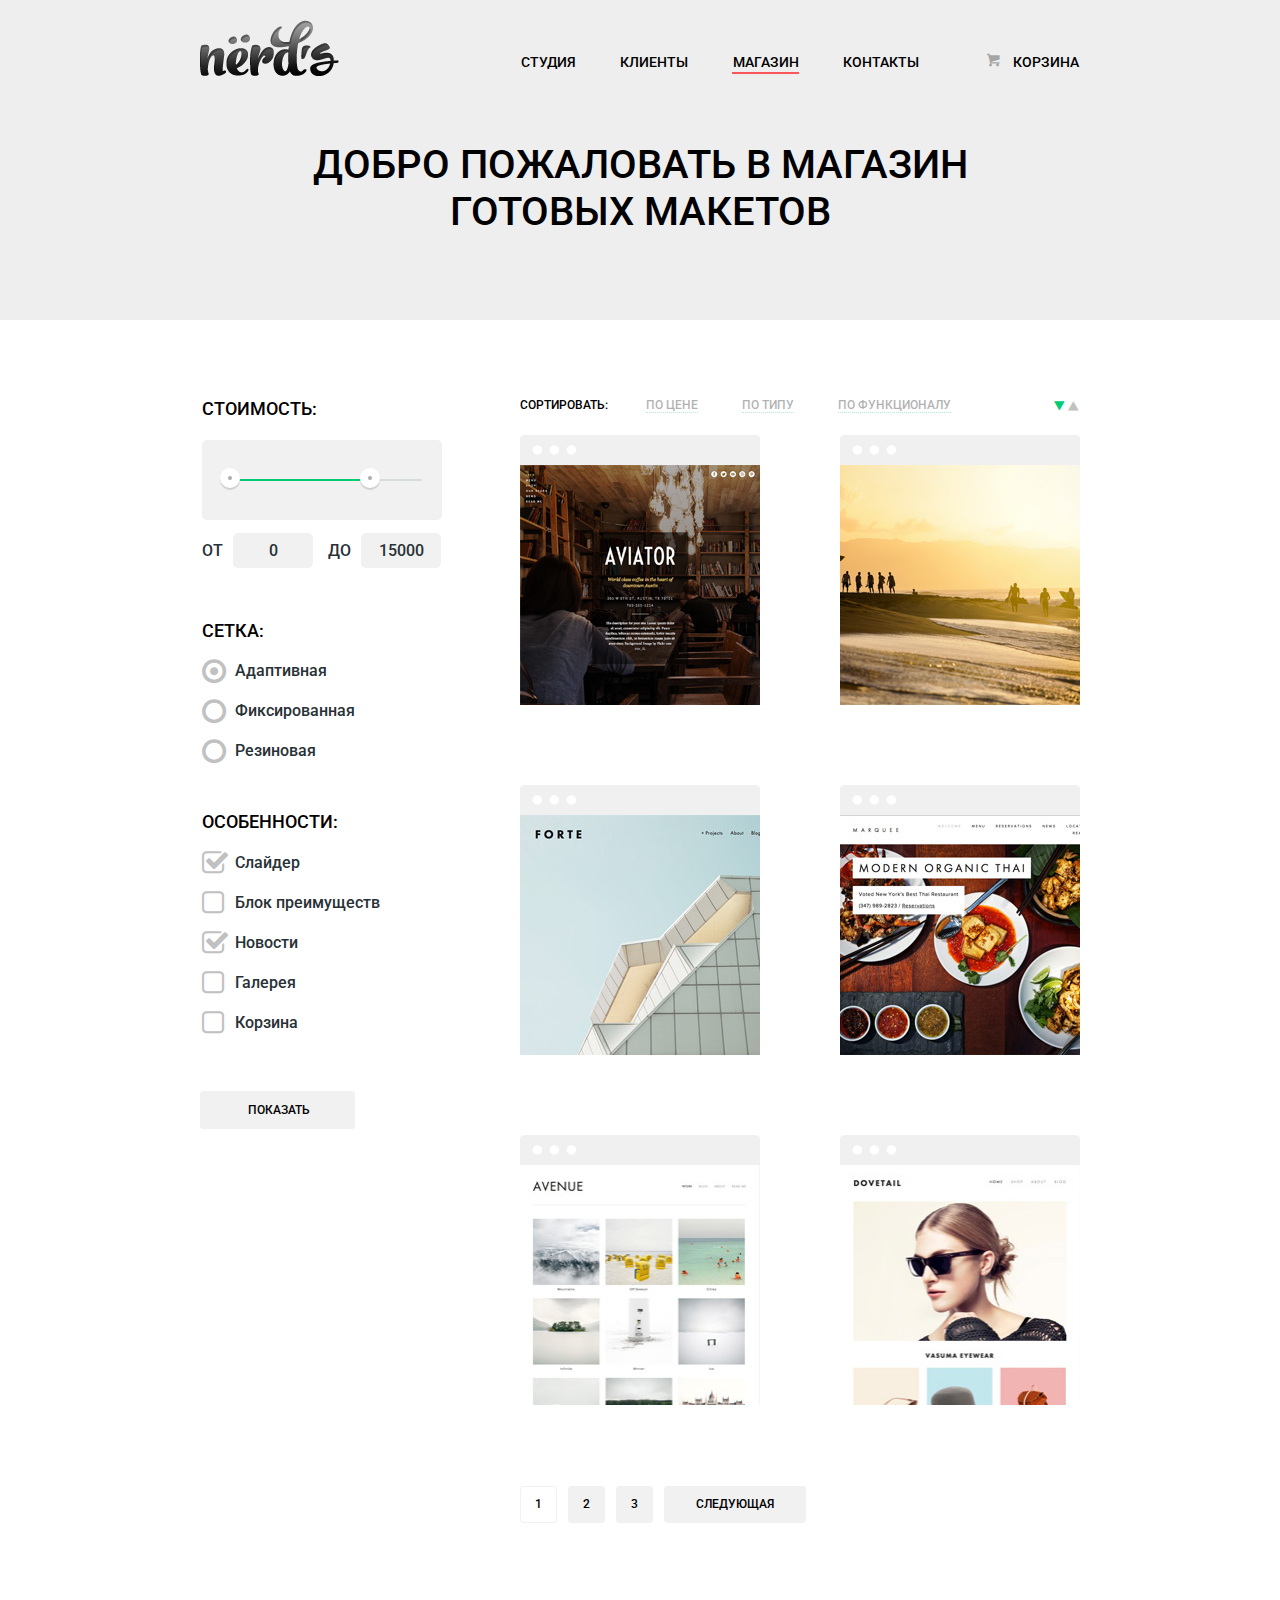
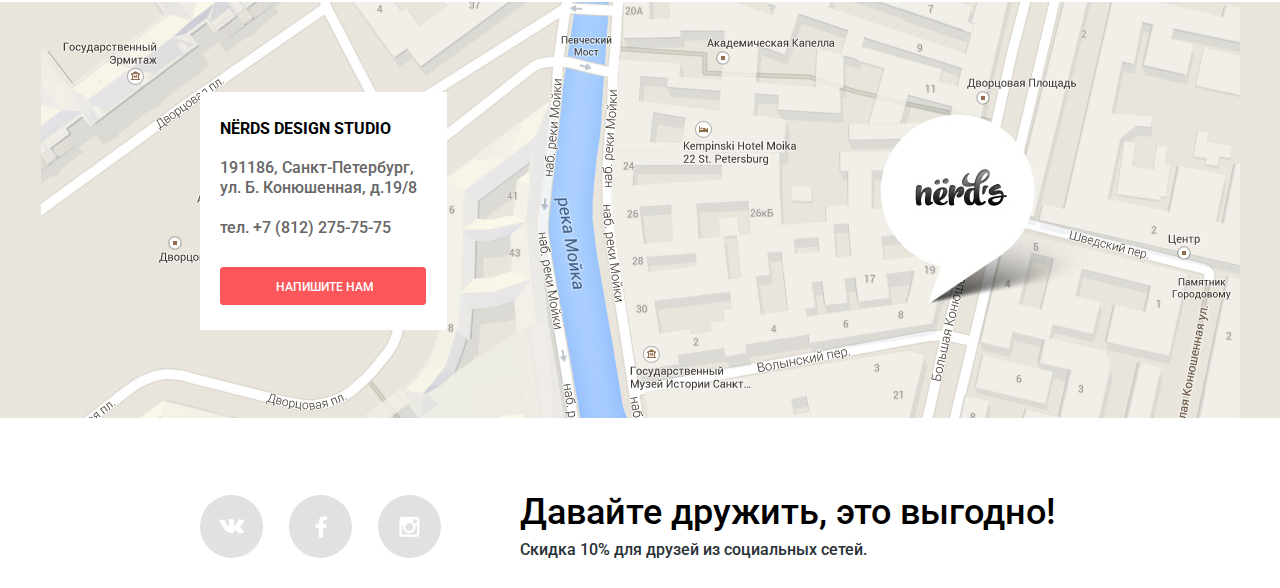
==== catalog.html @ 1f67dff4 "Test" ====
<!DOCTYPE html>
<html lang="ru">
  <head>
    <meta charset="utf-8">
    <title>HTML Academy: Нёрдс</title>
    <link href='https://fonts.googleapis.com/css?family=Roboto:500,400&subset=latin,cyrillic' rel='stylesheet' type='text/css'>
    <link rel="stylesheet" href="css/normalize.css">
    <link rel="stylesheet" href="css/style.min.css">
  </head>
  <body>
    <header class="main-header">
      <div class="container clearfix">
        <div class="header-block clearfix">
          <div class="main-logo">
            <a href="index.html">
              <img src="img/main-logo.png" width="139" height="56" alt="Студия Nerds">
            </a>
          </div>
          <nav class="main-navigation">
            <ul class="main-navigation-list">
              <li>
                <a href="index.html">Студия</a>
              </li>
              <li>
                <a href="#">Клиенты</a>
              </li>
              <li>
                <a class="active-link disabled" href="#">Магазин</a>
              </li>
              <li>
                <a href="#">Контакты</a>
              </li>
            </ul>
          </nav>
          <div class="cart">
            <a class="icon-basket" href="#">Корзина
            </a>
          </div>
        </div>
        <p class="description-header">
          Добро пожаловать в магазин готовых макетов
        </p>
      </div>
    </header>
    <main class="catalog-main">
      <div class="choose container clearfix">
        <div class="menu">
          <form class="features-select" action="https://echo.htmlacademy.ru" method="post">
            <fieldset class="features-select1">
              <legend>Стоимость:</legend>
              <div class="range-filter">
                <div class="range-controls">
                  <div class="scale">
                    <div class="bar"></div>
                  </div>
                  <div class="toggle toggle-min"></div>
                  <div class="toggle toggle-max"></div>
                </div>
                <div class="price-controls">
                  <label class="min-price">ОТ<input name="min-price" type="text" value="0"></label>
                  <label class="max-price">ДО<input name="max-price" type="text" value="15000"></label>
                </div>
              </div>
            </fieldset>
            <fieldset class="features-select2">
              <legend>Сетка:</legend>
              <div class="features-select-item">
                <input id="adaptive" type="radio" name="type" value="adaptive" checked>
                <label for="adaptive">Адаптивная</label>
              </div>
              <div class="features-select-item">
                <input id="fixed" type="radio" name="type" value="fixed">
                <label for="fixed">Фиксированная</label>
              </div>
              <div class="features-select-item">
                <input id="rubber" type="radio" name="type" value="rubber">
                <label for="rubber">Резиновая</label>
              </div>
            </fieldset>
            <fieldset class="features-select3">
              <legend>Особенности:</legend>
              <div class="features-select-item">
                <input id="slider" type="checkbox" name="features" value="slider" checked>
                <label for="slider">Слайдер</label>
              </div>
              <div class="features-select-item">
                <input id="features" type="checkbox" name="features" value="features">
                <label for="features">Блок преимуществ</label>
              </div>
              <div class="features-select-item">
                <input id="news" type="checkbox" name="features" value="news" checked>
                <label for="news">Новости</label>
              </div>
              <div class="features-select-item">
                <input id="gallery" type="checkbox" name="features" value="gallery">
                <label for="gallery">Галерея</label>
              </div>
              <div class="features-select-item">
                <input id="cart" type="checkbox" name="features" value="cart">
                <label for="cart">Корзина</label>
              </div>
            </fieldset>
            <button class="form-btn" type="submit">Показать</button>
          </form>
        </div>
        <div class="shop clearfix">
          <div class="sort clearfix">
            <div class="sort-list-1">
              <ul class="second-navigation-list">
                <li>
                  <span class="span-sort">Сортировать:</span>
                </li>
                <li>
                  <a href="#" class="btn-sort">По цене</a>
                </li>
                <li>
                  <a href="#" class="btn-sort">По типу</a>
                </li>
                <li>
                  <a href="#" class="btn-sort">По функционалу</a>
                </li>
              </ul>
            </div>
            <div class="sort-list-2">
              <a class="icon-down-dir" href="#"></a>
              <a class="icon-up-dir" href="#"></a>
            </div>
          </div>
          <div class="catalog clearfix">
            <article class="catalog-item">
              <img src="img/aviator.jpg" width="240" height="240" alt="Aviator">
              <div class="catalog-buy">
                <a href="#" class="catalog-buy-header">Aviator</a>
                <p>Одностраничный макет<br>с авторским дизайном</p>
                <a href="#" class="btn-buy">8000 р.</a>
              </div>
            </article>
            <article class="catalog-item">
              <img src="img/sunset.jpg" width="240" height="240" alt="Sunset">
              <div class="catalog-buy">
                <a href="#" class="catalog-buy-header">Sunset</a>
                <p>Интернет-магазин<br>с личным кабинетом</p>
                <a href="#" class="btn-buy">10000 р.</a>
              </div>
            </article>
            <article class="catalog-item">
              <img src="img/forte.jpg" width="240" height="240" alt="Forte">
              <div class="catalog-buy">
                <a href="#" class="catalog-buy-header">Forte</a>
                <p>Отличный макет<br>для личного блога</p>
                <a href="#" class="btn-buy">5000 р.</a>
              </div>
            </article>
            <article class="catalog-item">
              <img src="img/marquee.jpg" width="240" height="240" alt="marquee">
              <div class="catalog-buy">
                <a href="#" class="catalog-buy-header">Modern organic thai</a>
                <p>Сайт для ресторана<br>быстрого питания</p>
                <a href="#" class="btn-buy">12000 р.</a>
              </div>
            </article>
            <article class="catalog-item">
              <img src="img/avenue.jpg" width="240" height="240" alt="Avenue">
              <div class="catalog-buy">
                <a href="#" class="catalog-buy-header">Avenue</a>
                <p>Макет для блога<br>о путешествиях</p>
                <a href="#" class="btn-buy">8000 р.</a>
              </div>
            </article>
            <article class="catalog-item">
              <img src="img/dovetail.jpg" width="240" height="240" alt="dovetail">
              <div class="catalog-buy">
                <a href="#" class="catalog-buy-header">Dovetail</a>
                <p>Интернет магазин<br>с галереей товаров</p>
                <a href="#" class="btn-buy">14000 р.</a>
              </div>
            </article>
            <div class="pages">
              <span class="pages-btn active">1</span>
              <a class="pages-btn" href="#">2</a>
              <a class="pages-btn" href="#">3</a>
              <a class="pages-btn" href="#">Следующая</a>
            </div>
          </div>
        </div>
      </div>
    </main>
    <footer class="main-footer">
      <div class="map">
        <iframe src="https://www.google.com/maps/embed?pb=!1m18!1m12!1m3!1d1998.5989424124054!2d30.320894616195037!3d59.9387968690478!2m3!1f0!2f0!3f0!3m2!1i1024!2i768!4f13.1!3m3!1m2!1s0x4696310fca5ba729%3A0xea9c53d4493c879f!2z0JHQvtC70YzRiNCw0Y8g0JrQvtC90Y7RiNC10L3QvdCw0Y8g0YPQuy4sIDE5LCDQodCw0L3QutGCLdCf0LXRgtC10YDQsdGD0YDQsywgMTkxMTg2!5e0!3m2!1sru!2sru!4v1456318989151" allowfullscreen></iframe>
          <section class="map-contacts">
            <b class="map-contacts-header">Nёrds Design Studio</b>
            <p class="map-contacts-paragraph">
              191186, Санкт-Петербург,<br>
              ул. Б. Конюшенная, д.19/8
            </p>
            <p class="map-contacts-paragraph">тел. +7 (812) 275-75-75</p>
            <a href="form.html" class="btn-contacts">Напишите нам</a>
          </section>
        </div>
      <div class="container clearfix">
        <div class="footer-social">
          <a class="social-btn social-btn-vk" href="#">Вконтакте</a>
          <a class="social-btn social-btn-fb" href="#">Фейсбук</a>
          <a class="social-btn social-btn-inst" href="#">Инстаграм</a>
        </div>
        <div class="discont">
            <p class="discont-paragraph1">Давайте дружить, это выгодно!</p>
            <p class="discont-paragraph2">Скидка 10% для друзей из социальных сетей.</p>
        </div>
      </div>
    </footer>
    <div class="modal-window">
      <button class="modal-window-close" type="button" title="Закрыть"></button>
      <form class="modal-form" action="https://echo.htmlacademy.ru" method="post">
        <div class="modal-text clearfix">
          <div class="modal-text-name">
            <label for="name">Ваше имя:</label>
            <input type="text" name="name" id="name" placeholder="Представьтесь, пожалуйста">
          </div>
          <div class="modal-text-e-mail">
            <label for="e-mail">Ваш e-mail:</label>
            <input type="text" name="e-mail" id="e-mail" placeholder="Для отправки ответа">
          </div>
        </div>
        <label for="feedback">Текст письма:</label>
        <textarea name="feedback" id="feedback" placeholder="В свободной форме"></textarea>
        <button class="btn-modal" type="submit">Отправить</button>
      </form>
    </div>
    <script src="js/scripts.min.js"></script>
  </body>
</html>
---- css/style.min.css ----
body,html{margin:0;padding:0}body{font-size:16px;font-family:"Roboto","Arial",sans-serif;font-weight:500;font-style:normal;color:#000;background:#fff;min-width:900px}@font-face{font-weight:400;font-style:normal;font-family:"symbols-nerds";src:url("../fonts/symbols-nerds.woff") format("woff"),url("../fonts/symbols-nerds.woff2") format("woff2")}[class*=" icon-"]::before,[class^=icon-]::before{display:inline-block;vertical-align:top;width:1em;margin-right:.2em;margin-left:.2em;font-weight:400;line-height:1em;font-family:"symbols-nerds";text-align:center;text-transform:none;text-decoration:inherit;font-style:normal;font-variant:normal;speak:none}.icon-facebook::before{content:"\66"}.icon-twitter::before{content:"\74"}.icon-vk::before{content:"\76"}.icon-up-dir::before{content:"\25b2"}.icon-down-dir::before{content:"\25bc"}.icon-circle::before{content:"\25cb"}.icon-circle-dot::before{content:"\25cf"}.icon-check-off::before{content:"\2610"}.icon-check-on::before{content:"\2611"}.icon-instagramm::before{content:"📷"}h2{font-size:18px;line-height:30px;color:#000}.slider{position:relative;width:880px;min-height:310px;margin-top:33px}.slider input[type=radio]{position:absolute;opacity:0}.slider-controls{position:absolute;bottom:95px;left:49%;width:200px;height:10px;margin-left:-102px;text-align:center;z-index:1000}.slider-controls label{display:inline-block;vertical-align:top;width:4px;height:4px;margin:0 3px;background:#fff;border:3px solid #fff;border-radius:50%;cursor:pointer}#btn-1:checked~.slider-controls label[for=btn-1],#btn-2:checked~.slider-controls label[for=btn-2],#btn-3:checked~.slider-controls label[for=btn-3]{background:#c1c1c1}.slide{top:0;left:0;width:100%;height:100%;overflow:hidden}.slide-text{width:465px;padding:30px 0;color:#283136}.slide-title{font-size:36px;line-height:36px;color:#000;padding-bottom:2px}.slide-paragraph{line-height:22px}.slide .btn{display:block;width:240px;padding:10px 0;margin-top:27px;font-size:12px;color:#fff;text-transform:uppercase;text-align:center;text-decoration:none;background:#fb565a;border-radius:3px}.slide .btn:hover{background-color:#d6494d}.slide .btn:active{background-color:#b63538;box-shadow:inset 0 3px 0 0 #9b2d30}.slide:nth-child(1){background-color:#eee;background-image:url("../img/slider-1.png");background-repeat:no-repeat;background-position:100% 10px}.slide:nth-child(2),.slide:nth-child(3){background-color:#eee;background-repeat:no-repeat}.slide:nth-child(2){background-image:url("../img/slider-2.png");background-position:100% 10px}.slide:nth-child(3){background-image:url("../img/slider-3.png");background-position:100% 0}.slide{display:none}#btn-1:checked~.slides .slide:nth-child(1),#btn-2:checked~.slides .slide:nth-child(2),#btn-3:checked~.slides .slide:nth-child(3){display:block}.clearfix::after{content:"";display:table;clear:both}.main-header{background:#eee;padding-top:20px}.header-block{padding-bottom:35px}.container{width:880px;padding-left:10px;padding-right:10px;margin-left:auto;margin-right:auto}.main-logo{float:left;margin-right:102px}.main-logo,.main-logo img{width:139px;height:56px}.main-navigation{margin-top:17px;width:500px;float:left;text-align:right}.main-navigation-list{margin:0;padding:0;list-style:none;font-size:0}.main-navigation-list li{display:inline-block;vertical-align:top;font-size:14px;line-height:30px;font-weight:500;text-transform:uppercase}.main-navigation-list a{text-decoration:none;display:block;color:#000;padding:10px 22px}.main-navigation-list a:hover{color:#fb565a}.main-navigation-list a:active{color:#000;opacity:.4}.active-link::after{content:"";position:relative;top:-5px;left:0;display:block;height:2px;width:67px;background-color:#fb565a}a.disabled{pointer-events:none;cursor:default}.cart{width:100px;float:right;position:relative}.cart a{text-decoration:none;display:inline-block;vertical-align:top;font-size:14px;line-height:30px;font-weight:500;color:#000;text-transform:uppercase;padding:9px 9px 9px 33px;margin-top:18px}.cart a:hover{color:#fb565a}.cart a:active{color:#000;opacity:.4}.icon-basket::before{content:"\62";position:absolute;top:33px;left:1px;width:20px;height:20px;opacity:.3}.icon-basket:hover::before{opacity:1}.icon-basket:active::before{opacity:.15}.features{padding-top:79px;padding-bottom:81px;border-bottom:2px solid #eee}.features-item{width:240px;float:left;margin-right:79px;margin-bottom:0}.features-item:last-child{margin-right:0}.features-item img{width:240px;height:124px;margin-bottom:4px}.features-name{font-size:18px;line-height:30px;font-weight:500;text-transform:uppercase;color:#000}.features-paragraph{font-size:15px;line-height:22px;font-weight:500;color:#283136}.btn{display:block;width:137px;height:20px;color:#fff;text-decoration:none;font-size:12px;line-height:18px;text-transform:uppercase;text-align:center;padding-top:8px;padding-bottom:6px;margin-top:26px}.btn-red{background-color:#fb565a;border:1px solid #fb565a;border-radius:3px}.btn-red:hover{background-color:#d6494d;border:1px solid #d6494d}.btn-red:active{background-color:#b63538;border:1px solid #b63538;box-shadow:inset 0 3px 0 0 #9b2d30}.btn-green{background-color:#00ca74;border:1px solid #00ca74;border-radius:3px}.btn-green:hover{background-color:#01a25e;border:1px solid #01a25e}.btn-green:active{background-color:#009053;border:1px solid #009053;box-shadow:inset 0 3px 0 0 #007b47}.btn-yellow{background-color:#efc84a;border:1px solid #efc84a;border-radius:3px}.btn-yellow:hover{background-color:#d6ae2c;border:1px solid #d6ae2c}.btn-yellow:active{background-color:#c09b24;border:1px solid #c09b24;box-shadow:inset 0 3px 0 0 #a3841f}.about{padding-top:46px;padding-bottom:55px;border-bottom:2px solid #eee}.about-left{width:620px;float:left;margin-right:20px}.about-right{width:240px;float:left;margin-top:13px}.studio{font-size:36px;line-height:36px;margin-bottom:18px}.studio-paragraph,.studio-paragraph-up{font-size:16px;line-height:22px;color:#283136}.studio-paragraph{margin-bottom:44px}.studio-paragraph-up{text-transform:uppercase}.studio-list{padding:0;margin:0;list-style:none}.studio-list-item{font-size:16px;line-height:22px;padding-top:5px;padding-left:34px;margin-bottom:17px;position:relative}.studio-list-item::before{content:"";position:absolute;display:block;width:25px;height:2px;left:-2px;top:16px;background-color:#fb565a}.logo{margin-bottom:66px}.portfolio{border-bottom:2px solid #eee;font-size:0;padding:40px 0 35px;margin-bottom:86px}.portfolio-item{display:inline-block;vertical-align:middle;margin-right:110px;opacity:.2;padding-left:12px}.portfolio-item:active,.portfolio-item:hover{color:#231f20;opacity:1}.portfolio-item:last-child{margin-right:0}.map{background-color:#e9e5dc;background-image:url("../img/map.jpg");background-repeat:no-repeat;background-position:center;position:relative;font-size:0}.map iframe{width:100%;height:416px;border:0}.map-contacts{width:202px;background-color:#fff;padding:23px 25px 25px 20px;text-align:left;position:absolute;top:90px;left:50%;-webkit-transform:translateX(-440px);transform:translateX(-440px)}.map-contacts-header{font-size:16px;line-height:28px;text-transform:uppercase;color:#000}.map-contacts-paragraph{font-size:16px;line-height:20px;color:#666;display:block;padding-bottom:3px;margin-top:15px;margin-bottom:17px}.btn-contacts{display:block;width:196px;height:15px;color:#fff;text-decoration:none;font-size:12px;line-height:18px;text-transform:uppercase;text-align:center;background-color:#fb565a;border:1px solid #fb565a;border-radius:3px;padding:10px 2px 11px 6px;margin-top:26px}.btn-contacts:hover{background-color:#d6494d;border:1px solid #d6494d}.btn-contacts:active{background-color:#b63538;box-shadow:inset 0 3px 0 0 #9b2d30}.map-point{float:right;width:230px;margin-top:22px;margin-left:200px}.footer-social{width:300px;float:left;padding-top:30px;padding-bottom:30px;margin-top:30px;position:relative}.social-btn{display:inline-block;vertical-align:top;width:63px;height:63px;background-color:#e1e1e1;border-radius:50%;margin-top:17px;margin-right:22px;font-size:0}.social-btn:hover{background-color:#fb565a}.social-btn:last-child{margin-right:0}.social-btn:active{background-color:#d6494d;box-shadow:inset 0 3px 0 0 #b63e42}.social-btn-vk{background-image:url("../img/icon-vk.png")}.social-btn-fb,.social-btn-inst,.social-btn-vk{background-color:#e1e1e1;background-repeat:no-repeat;background-position:center}.social-btn-fb{background-image:url("../img/icon-facebook.png")}.social-btn-inst{background-image:url("../img/icon-instagramm.png")}.discont{width:560px;float:right;margin-top:39px}.discont-paragraph1{margin:0;font-size:36px;line-height:36px;padding:37px 0 9px;color:#000}.discont-paragraph2{padding:0;margin:0;font-size:16px;line-height:22px;color:#283136}.catalog-header{padding-top:30px}.description-header{width:700px;margin:17px auto 40px;padding-bottom:45px;text-align:center;font-size:40px;text-transform:uppercase}.choose{padding-top:74px}.menu{width:240px;float:left;margin-right:80px}.features-select1{padding-left:0;border:0;margin-bottom:34px}.features-select2{margin-bottom:14px}.features-select2,.features-select3{padding-left:0;border:0}legend{font-size:18px;line-height:30px;text-transform:uppercase;margin-bottom:10px}input[type=radio]+label,label{font-size:16px;line-height:20px;color:#283136}input[type=radio]{display:none}input[type=radio]+label{display:block;margin-bottom:20px;padding-left:33px;position:relative;cursor:pointer}input[type=radio]+label:hover{color:#000}input[type=radio]+label::before{content:"\25cb";position:absolute;top:0;left:0;color:#c1c1c1;font-size:28px;font-family:"symbols-nerds"}input[type=radio]+label:hover::before{color:#b5b5b5}input[type=radio]:checked+label::before{content:"\25cf"}input[type=radio]:disabled+label{opacity:.4}input[type=checkbox]{display:none}input[type=checkbox]+label{display:block;margin-bottom:20px;line-height:20px;padding-left:33px;position:relative;cursor:pointer}input[type=checkbox]+label:hover{color:#000}input[type=checkbox]+label::before{content:"\2610";position:absolute;top:0;left:0;color:#c1c1c1;font-size:28px;font-family:"symbols-nerds"}input[type=checkbox]+label:hover::before{color:#b5b5b5}input[type=checkbox]:checked+label::before{content:"\2611"}input[type=checkbox]:disabled+label{opacity:.4}.form-btn{background-color:#f1f1f1;width:155px;height:38px;font-size:12px;line-height:18px;color:#000;text-transform:uppercase;border:1px solid #f1f1f1;border-radius:3px;margin-top:26px;padding-left:9px;outline:none}.form-btn:hover{background-color:#e5e5e5;border:1px solid #e5e5e5}.form-btn:active{background-color:#d5d5d5;border:1px solid #d5d5d5;box-shadow:inset 0 3px 0 0 #b5b5b5}.shop{width:560px;float:left}.sort{margin-bottom:35px}.second-navigation-list{padding-left:0;margin-top:0}.second-navigation-list li{list-style:none;display:inline-block;vertical-align:top;margin:0;padding:0}.second-navigation-list a{margin:0 20px}.btn-sort{text-decoration:none;font-size:12px;line-height:18px;color:#000;opacity:.3;text-transform:uppercase;border-bottom:1px dotted #00ca74}.btn-sort:hover{opacity:1;border-bottom:1px solid #00ca74}.btn-sort:active{opacity:1;border-bottom:0}.span-sort{text-decoration:none;font-size:12px;line-height:18px;text-transform:uppercase;margin-right:14px}.sort-list-1{width:460px;float:left}.sort-list-2{width:80px;float:right;position:relative}.icon-down-dir{color:#00ca74}.icon-down-dir,.icon-up-dir{width:10px;display:inline-block;vertical-align:top;text-decoration:none;font-family:"symbols-nerds";font-size:23px;line-height:20px}.icon-down-dir::before,.icon-up-dir::before{width:0;margin-left:0}.icon-down-dir{margin-left:54px}.icon-down-dir:hover{color:#c1c1c1}.icon-down-dir:active{color:#000}.icon-up-dir,.icon-up-dir:hover{color:#c1c1c1}.icon-up-dir:active{color:#000}.catalog-item{width:240px;float:left;margin-right:80px;margin-bottom:106px;position:relative}.catalog-item::before{content:"";position:absolute;display:block;width:240px;height:30px;top:-30px;background-color:#f1f1f1;background-image:url("../img/browser-dark.png");opacity:.1}.catalog-item:hover::before{opacity:1}.catalog-item:nth-child(2n){margin-right:0}.catalog-item:nth-child(5),.catalog-item:nth-child(6){margin-bottom:0}.catalog-buy{background-color:#fff;height:140px;left:20px;padding:33px 20px 28px;position:absolute;text-align:center;top:20px;width:160px}.btn-buy,.catalog-buy .catalog-buy-header{display:block;text-decoration:none;font-size:18px;text-transform:uppercase}.catalog-buy .catalog-buy-header{min-height:35px;color:#000;line-height:24px}.catalog-buy p{font-size:14px;line-height:18px;margin:0;padding:0}.btn-buy{width:137px;height:20px;color:#fff;line-height:18px;text-align:center;padding-top:8px;padding-bottom:6px;margin-top:29px;margin-left:11px;background-color:#fb565a;border:1px solid #fb565a;border-radius:3px}.btn-buy:hover{background-color:#d6494d;border:1px solid #d6494d}.btn-buy:active{background-color:#b63538;border:1px solid #b63538;box-shadow:inset 0 3px 0 0 #9b2d30}.catalog-buy{display:none}.catalog-item:hover .catalog-buy{display:block}.pages{width:300px;float:left;margin-top:77px;margin-bottom:79px}.pages-btn{display:inline-block;vertical-align:top;width:35px;height:19px;background-color:#f1f1f1;text-decoration:none;text-transform:uppercase;text-align:center;padding-top:8px;padding-bottom:8px;color:#000;font-size:12px;line-height:18px;border:1px solid #f1f1f1;border-radius:3px;margin-right:7px}.pages-btn:last-child{width:140px}.pages .active{background-color:#fff;border:1px solid #f1f1f1;border-radius:3px}.pages-btn:hover:nth-child(n+2){background-color:#e5e5e5;border:1px solid #e5e5e5}.pages-btn:active:nth-child(n+2){background-color:#d5d5d5;border:1px solid #d5d5d5;box-shadow:inset 0 3px 0 0 #b5b5b5}main{background:#fff}.range-filter{width:240px}.range-controls{position:relative;height:41px;padding-top:39px;padding-right:20px;padding-left:20px;margin-bottom:13px;border-radius:5px;background:#f1f1f1}.range-controls .scale{height:2px;background:#d7dcde}.range-controls .bar{width:70%;height:2px;background:#00ca74}.range-controls .toggle{position:absolute;top:28px;left:0;width:4px;height:4px;cursor:pointer;border:8px solid #fff;border-radius:50%;background:#ababab;box-shadow:0 2px 1px 0 #cfcfcf}.range-controls .toggle-min{left:18px}.range-controls .toggle-max{left:158px}.price-controls{font-size:0;margin-right:1px;margin-bottom:2px}.price-controls label{font-size:16px;display:inline-block;vertical-align:top;width:50%}.max-price{text-align:right}.price-controls input{font-family:"Roboto","Arial",sans-serif;font-size:16px;width:60px;margin-left:10px;padding:8px 10px;text-align:center;color:#283136;border:none;border-radius:5px;outline:none;background:#f1f1f1}@-webkit-keyframes bounce{0%{-webkit-transform:translateX(-2000px);transform:translateX(-2000px)}70%{-webkit-transform:translateX(30px);transform:translateX(30px)}90%{-webkit-transform:translateX(-10px);transform:translateX(-10px)}to{-webkit-transform:translateX(0);transform:translateX(0)}}@keyframes bounce{0%{-webkit-transform:translateX(-2000px);transform:translateX(-2000px)}70%{-webkit-transform:translateX(30px);transform:translateX(30px)}90%{-webkit-transform:translateX(-10px);transform:translateX(-10px)}to{-webkit-transform:translateX(0);transform:translateX(0)}}.modal-window{background-color:#fff;top:1583px;box-shadow:0 20px 40px 0 rgba(0,0,0,.75);height:311px;left:50%;margin-left:-325px;padding:55px 90px 50px 80px;position:absolute;width:460px;display:none}.modal-window-show{display:block;-webkit-animation:bounce .6s;animation:bounce .6s}.modal-window-close{background-color:#fb565a;border:0;border-radius:50%;cursor:pointer;font-size:0;height:41px;outline:0;position:absolute;right:6px;top:6px;width:41px}.modal-window-close:hover{background-color:#d6494d}.modal-window-close:active{background-color:#b63538}.modal-window-close::after,.modal-window-close::before{background-color:#fff;content:"";height:5px;position:absolute;right:7px;top:18px;width:26px}.modal-window-close::before{-webkit-transform:rotate(45deg);transform:rotate(45deg)}.modal-window-close::after{-webkit-transform:rotate(-45deg);transform:rotate(-45deg)}.modal-text{margin-bottom:20px;width:460px}.modal-text-name{float:left;width:220px}.modal-text-e-mail{float:right;width:220px}.modal-form textarea{height:100px;margin-bottom:41px;padding-top:9px;width:440px;resize:none}.modal-form label{display:block;font-size:16px;line-height:18px;margin-bottom:9px}.btn-modal{display:block;width:100%;padding:10px 0;font-size:12px;color:#fff;text-transform:uppercase;text-align:center;text-decoration:none;background:#fb565a;border:1px solid #fb565a;border-radius:3px;outline:none}.btn-modal:hover{background-color:#d6494d}.btn-modal:active{background-color:#b63538;box-shadow:inset 0 3px 0 0 #9b2d30}.modal-form input[type=text],.modal-form textarea{border:2px solid #d7dcde;border-radius:2px;font-size:12px;line-height:18px;padding-left:7px;padding-right:7px;text-transform:uppercase}.modal-form input[type=text]:hover,.modal-form textarea:hover{border-color:#a2a9ac}.modal-form input[type=text]:focus,.modal-form textarea:focus{border-color:#56bffb}.modal-form input[type=text]{height:32px;width:201px}
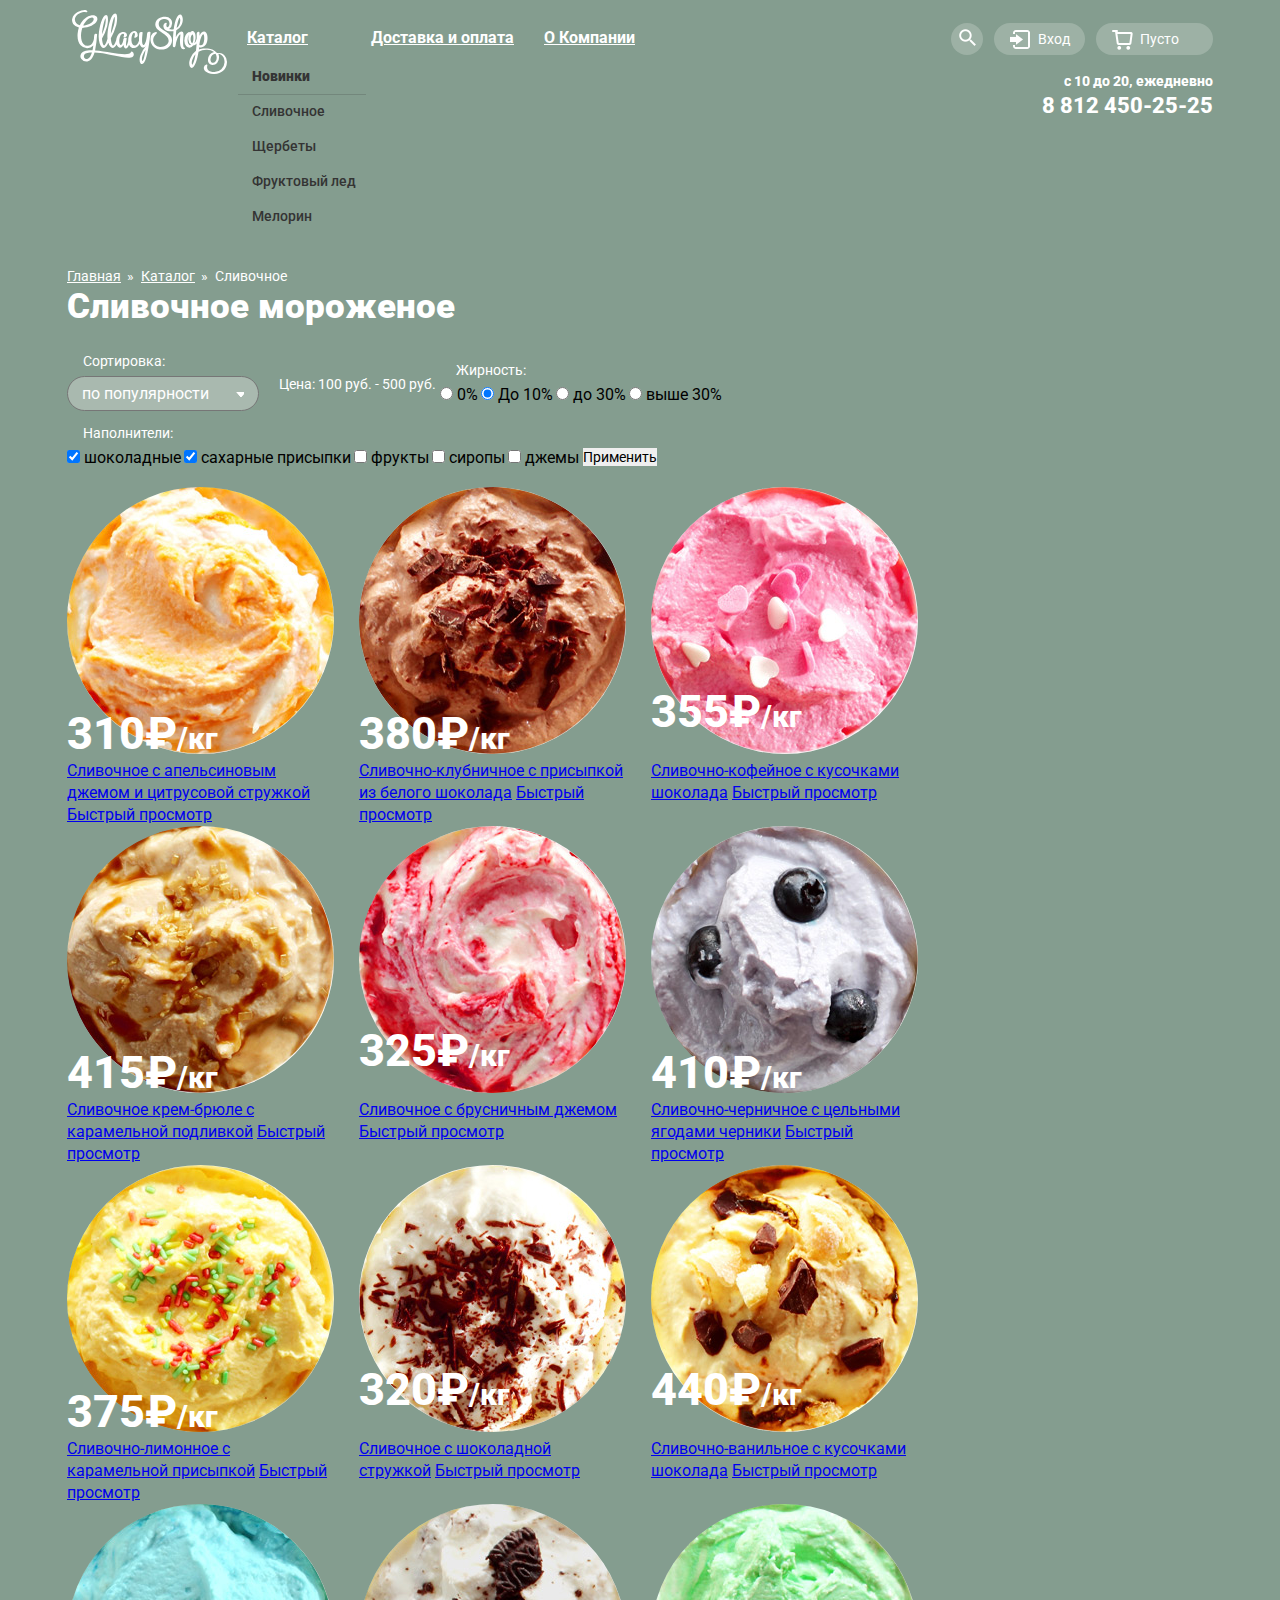
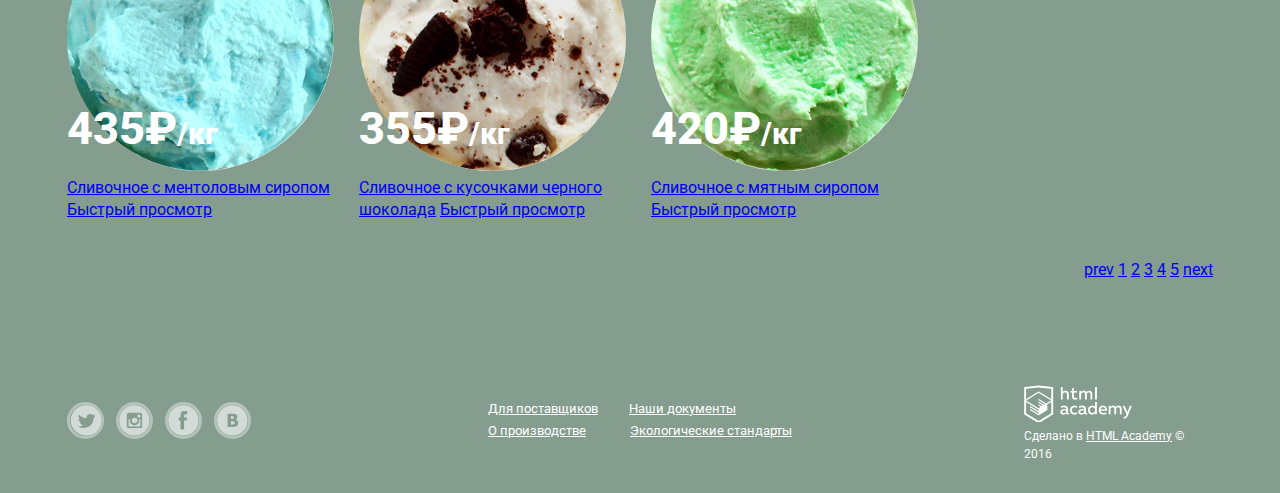
==== commit 054787ae: "gllacy" ====
--- a/catalog.html
+++ b/catalog.html
@@ -2,232 +2,291 @@
 <html lang="ru">
   <head>
     <meta charset="utf-8">
-    <title>HTML Academy: Нёрдс</title>
-    <link href='https://fonts.googleapis.com/css?family=Roboto:500,400&subset=latin,cyrillic' rel='stylesheet' type='text/css'>
+    <title>Gllacy Shop</title>
+    <link href="https://fonts.googleapis.com/css?family=Roboto:700,900,500&subset=latin,cyrillic" rel="stylesheet" type="text/css">
     <link rel="stylesheet" href="css/normalize.css">
-    <link rel="stylesheet" href="css/style.min.css">
+    <link rel="stylesheet" href="css/style.css">
   </head>
   <body>
-    <header class="main-header">
-      <div class="container clearfix">
-        <div class="header-block clearfix">
-          <div class="main-logo">
-            <a href="index.html">
-              <img src="img/main-logo.png" width="139" height="56" alt="Студия Nerds">
-            </a>
-          </div>
+    <div class="site-wrapper">
+      <div class="content-wrapper">
+        <header class="catalog-header clearfix">
+          <a href="index.html">
+            <img class="header-logo" src="img/main-logo.svg" alt="Gllacy Shop" width="154" height="64">
+          </a>
           <nav class="main-navigation">
-            <ul class="main-navigation-list">
-              <li>
-                <a href="index.html">Студия</a>
-              </li>
-              <li>
-                <a href="#">Клиенты</a>
-              </li>
-              <li>
-                <a class="active-link disabled" href="#">Магазин</a>
-              </li>
-              <li>
-                <a href="#">Контакты</a>
+            <ul>
+              <li>
+                <a href="catalog.html">Каталог</a>
+                <ul class="submenu">
+                  <li>
+                    <a href="#">Новинки</a>
+                  </li>
+                  <li>
+                    <a href="#">Сливочное</a>
+                  </li>
+                  <li>
+                    <a href="#">Щербеты</a>
+                  </li>
+                  <li>
+                    <a href="#">Фруктовый лед</a>
+                  </li>
+                  <li>
+                    <a href="#">Мелорин</a>
+                  </li>
+                </ul>
+              </li>
+              <li>
+                <a href="#">Доставка и оплата</a>
+              </li>
+              <li>
+                <a href="#">О Компании</a>
               </li>
             </ul>
           </nav>
-          <div class="cart">
-            <a class="icon-basket" href="#">Корзина
-            </a>
-          </div>
-        </div>
-        <p class="description-header">
-          Добро пожаловать в магазин готовых макетов
-        </p>
-      </div>
-    </header>
-    <main class="catalog-main">
-      <div class="choose container clearfix">
-        <div class="menu">
-          <form class="features-select" action="https://echo.htmlacademy.ru" method="post">
-            <fieldset class="features-select1">
-              <legend>Стоимость:</legend>
-              <div class="range-filter">
-                <div class="range-controls">
-                  <div class="scale">
-                    <div class="bar"></div>
+          <div class="user-block-wrapper">
+            <div class="user-block">
+              <div class="user-block1">
+                <a class="user-block-item search" href="#">Поиск</a>
+              </div>
+              <div class="user-block2">
+                <a class="user-block-item login" href="#">Вход</a>
+              </div>
+              <div class="user-block3">
+                <a class="user-block-item cart" href="#">Пусто</a>
+              </div>
+            </div>
+            <div class="header-contacts">
+              <p>с 10 до 20, ежедневно<p>
+              <div>8 812 450-25-25</div>
+            </div>
+          </div>
+          <div class="breadcrumbs">
+            <a class="breadcrumbs-links" href="#">Главная</a>
+            <a class="breadcrumbs-links" href="#">Каталог</a>
+            <a class="disabled" href="#">Сливочное</a>
+          </div>
+        </header>
+        <main class="main-content">
+          <h1 class="main-content-header">Сливочное мороженое</h1>
+          <div class="filter clearfix">
+            <form class="features" action="https://echo.htmlacademy.ru" method="post">
+              <fieldset class="features-select">
+                <legend>Сортировка:</legend>
+                <select>
+                  <option>По популярности</option>
+                  <option>Сначала недорогие</option>
+                  <option>Сначала дорогие</option>
+                  <option> По жирности</option>
+                </select>
+              </fieldset>
+              <fieldset class="features-select">
+                <legend>Цена: 100 руб. - 500 руб.</legend>
+                <div class="range-filter">
+                  <div class="range-controls">
+                    <div class="scale">
+                      <div class="bar"></div>
+                    </div>
+                    <div class="toggle toggle-min"></div>
+                    <div class="toggle toggle-max"></div>
                   </div>
-                  <div class="toggle toggle-min"></div>
-                  <div class="toggle toggle-max"></div>
-                </div>
-                <div class="price-controls">
-                  <label class="min-price">ОТ<input name="min-price" type="text" value="0"></label>
-                  <label class="max-price">ДО<input name="max-price" type="text" value="15000"></label>
-                </div>
-              </div>
-            </fieldset>
-            <fieldset class="features-select2">
-              <legend>Сетка:</legend>
-              <div class="features-select-item">
-                <input id="adaptive" type="radio" name="type" value="adaptive" checked>
-                <label for="adaptive">Адаптивная</label>
-              </div>
-              <div class="features-select-item">
-                <input id="fixed" type="radio" name="type" value="fixed">
-                <label for="fixed">Фиксированная</label>
-              </div>
-              <div class="features-select-item">
-                <input id="rubber" type="radio" name="type" value="rubber">
-                <label for="rubber">Резиновая</label>
-              </div>
-            </fieldset>
-            <fieldset class="features-select3">
-              <legend>Особенности:</legend>
-              <div class="features-select-item">
-                <input id="slider" type="checkbox" name="features" value="slider" checked>
-                <label for="slider">Слайдер</label>
-              </div>
-              <div class="features-select-item">
-                <input id="features" type="checkbox" name="features" value="features">
-                <label for="features">Блок преимуществ</label>
-              </div>
-              <div class="features-select-item">
-                <input id="news" type="checkbox" name="features" value="news" checked>
-                <label for="news">Новости</label>
-              </div>
-              <div class="features-select-item">
-                <input id="gallery" type="checkbox" name="features" value="gallery">
-                <label for="gallery">Галерея</label>
-              </div>
-              <div class="features-select-item">
-                <input id="cart" type="checkbox" name="features" value="cart">
-                <label for="cart">Корзина</label>
-              </div>
-            </fieldset>
-            <button class="form-btn" type="submit">Показать</button>
-          </form>
-        </div>
-        <div class="shop clearfix">
-          <div class="sort clearfix">
-            <div class="sort-list-1">
-              <ul class="second-navigation-list">
-                <li>
-                  <span class="span-sort">Сортировать:</span>
-                </li>
-                <li>
-                  <a href="#" class="btn-sort">По цене</a>
-                </li>
-                <li>
-                  <a href="#" class="btn-sort">По типу</a>
-                </li>
-                <li>
-                  <a href="#" class="btn-sort">По функционалу</a>
-                </li>
-              </ul>
-            </div>
-            <div class="sort-list-2">
-              <a class="icon-down-dir" href="#"></a>
-              <a class="icon-up-dir" href="#"></a>
-            </div>
-          </div>
-          <div class="catalog clearfix">
-            <article class="catalog-item">
-              <img src="img/aviator.jpg" width="240" height="240" alt="Aviator">
-              <div class="catalog-buy">
-                <a href="#" class="catalog-buy-header">Aviator</a>
-                <p>Одностраничный макет<br>с авторским дизайном</p>
-                <a href="#" class="btn-buy">8000 р.</a>
-              </div>
-            </article>
-            <article class="catalog-item">
-              <img src="img/sunset.jpg" width="240" height="240" alt="Sunset">
-              <div class="catalog-buy">
-                <a href="#" class="catalog-buy-header">Sunset</a>
-                <p>Интернет-магазин<br>с личным кабинетом</p>
-                <a href="#" class="btn-buy">10000 р.</a>
-              </div>
-            </article>
-            <article class="catalog-item">
-              <img src="img/forte.jpg" width="240" height="240" alt="Forte">
-              <div class="catalog-buy">
-                <a href="#" class="catalog-buy-header">Forte</a>
-                <p>Отличный макет<br>для личного блога</p>
-                <a href="#" class="btn-buy">5000 р.</a>
-              </div>
-            </article>
-            <article class="catalog-item">
-              <img src="img/marquee.jpg" width="240" height="240" alt="marquee">
-              <div class="catalog-buy">
-                <a href="#" class="catalog-buy-header">Modern organic thai</a>
-                <p>Сайт для ресторана<br>быстрого питания</p>
-                <a href="#" class="btn-buy">12000 р.</a>
-              </div>
-            </article>
-            <article class="catalog-item">
-              <img src="img/avenue.jpg" width="240" height="240" alt="Avenue">
-              <div class="catalog-buy">
-                <a href="#" class="catalog-buy-header">Avenue</a>
-                <p>Макет для блога<br>о путешествиях</p>
-                <a href="#" class="btn-buy">8000 р.</a>
-              </div>
-            </article>
-            <article class="catalog-item">
-              <img src="img/dovetail.jpg" width="240" height="240" alt="dovetail">
-              <div class="catalog-buy">
-                <a href="#" class="catalog-buy-header">Dovetail</a>
-                <p>Интернет магазин<br>с галереей товаров</p>
-                <a href="#" class="btn-buy">14000 р.</a>
-              </div>
-            </article>
+                </div>
+              </fieldset>
+              <fieldset class="features-select">
+                <legend>Жирность:</legend>
+                <div class="features-select-item">
+                  <input id="fat1" type="radio" name="fat" value="0%">
+                  <label for="fat1">0%</label>
+                </div>
+                <div class="features-select-item">
+                  <input id="fat2" type="radio" name="fat" value="10%" checked>
+                  <label for="fat2">До 10%</label>
+                </div>
+                <div class="features-select-item">
+                  <input id="fat3" type="radio" name="fat" value="less 30%">
+                  <label for="fat3">до 30%</label>
+                </div>
+                <div class="features-select-item">
+                  <input id="fat4" type="radio" name="fat" value="more 30%">
+                  <label for="fat4">выше 30%</label>
+                </div>
+              </fieldset>
+              <fieldset class="features-select">
+                <legend>Наполнители:</legend>
+                <div class="features-select-item">
+                  <input id="fillers1" type="checkbox" name="fillers" value="chocolate" checked>
+                  <label for="fillers1">шоколадные</label>
+                </div>
+                <div class="features-select-item">
+                  <input id="fillers2" type="checkbox" name="fillers" value="sugar" checked>
+                  <label for="fillers2">сахарные присыпки</label>
+                </div>
+                <div class="features-select-item">
+                  <input id="fillers3" type="checkbox" name="fillers" value="fruit">
+                  <label for="fillers3">фрукты</label>
+                </div>
+                <div class="features-select-item">
+                  <input id="fillers4" type="checkbox" name="fillers" value="syrup">
+                  <label for="fillers4">сиропы</label>
+                </div>
+                <div class="features-select-item">
+                  <input id="fillers5" type="checkbox" name="fillers" value="jam">
+                  <label for="fillers5">джемы</label>
+                </div>
+              </fieldset>
+              <button class="btn features-select" type="submit">Применить</button>
+            </form>
+          </div>
+          <div class="catalog">
+            <div class="ice-cream">
+              <div class="ice-cream-item">
+                <div>
+                  <img src="img/1.jpg" alt="Мороженое" width="267" height="267">
+                  <p class="ice-cream-paragraph"><span>310&#8381;</span>/кг</p>
+                </div>
+                <a href="#">Сливочное с апельсиновым джемом и цитрусовой стружкой</a>
+                <a class="btn" href="#">Быстрый просмотр</a>
+              </div>
+              <div class="ice-cream-item">
+                <div>
+                  <img src="img/2.jpg" alt="Мороженое" width="267" height="267">
+                  <p class="ice-cream-paragraph"><span>380&#8381;</span>/кг</p>
+                </div>
+                <a href="#">Сливочно-клубничное с присыпкой из белого шоколада</a>
+                <a class="btn" href="#">Быстрый просмотр</a>
+              </div>
+              <div class="ice-cream-item">
+                <div>
+                  <img src="img/3.jpg" alt="Мороженое" width="267" height="267">
+                  <p class="ice-cream-paragraph"><span>355&#8381;</span>/кг</p>
+                </div>
+                <a href="#">Сливочно-кофейное с кусочками шоколада</a>
+                <a class="btn" href="#">Быстрый просмотр</a>
+              </div>
+              <div class="ice-cream-item">
+                <div>
+                  <img src="img/4.jpg" alt="Мороженое" width="267" height="267">
+                  <p class="ice-cream-paragraph"><span>415&#8381;</span>/кг</p>
+                </div>
+                <a href="#">Сливочное крем-брюле с карамельной подливкой</a>
+                <a class="btn" href="#">Быстрый просмотр</a>
+              </div>
+              <div class="ice-cream-item">
+                <div>
+                  <img src="img/5.jpg" alt="Мороженое" width="267" height="267">
+                  <p class="ice-cream-paragraph"><span>325&#8381;</span>/кг</p>
+                </div>
+                <a href="#">Сливочное с брусничным джемом</a>
+                <a class="btn" href="#">Быстрый просмотр</a>
+              </div>
+              <div class="ice-cream-item">
+                <div>
+                  <img src="img/6.jpg" alt="Мороженое" width="267" height="267">
+                  <p class="ice-cream-paragraph"><span>410&#8381;</span>/кг</p>
+                </div>
+                <a href="#">Сливочно-черничное с цельными ягодами черники</a>
+                <a class="btn" href="#">Быстрый просмотр</a>
+              </div>
+              <div class="ice-cream-item">
+                <div>
+                  <img src="img/7.jpg" alt="Мороженое" width="267" height="267">
+                  <p class="ice-cream-paragraph"><span>375&#8381;</span>/кг</p>
+                </div>
+                <a href="#">Сливочно-лимонное с карамельной присыпкой</a>
+                <a class="btn" href="#">Быстрый просмотр</a>
+              </div>
+              <div class="ice-cream-item">
+                <div>
+                  <img src="img/8.jpg" alt="Мороженое" width="267" height="267">
+                  <p class="ice-cream-paragraph"><span>320&#8381;</span>/кг</p>
+                </div>
+                <a href="#">Сливочное с шоколадной стружкой</a>
+                <a class="btn" href="#">Быстрый просмотр</a>
+              </div>
+              <div class="ice-cream-item">
+                <div>
+                  <img src="img/9.jpg" alt="Мороженое" width="267" height="267">
+                  <p class="ice-cream-paragraph"><span>440&#8381;</span>/кг</p>
+                </div>
+                <a href="#">Сливочно-ванильное с кусочками шоколада</a>
+                <a class="btn" href="#">Быстрый просмотр</a>
+              </div>
+              <div class="ice-cream-item">
+                <div>
+                  <img src="img/10.jpg" alt="Мороженое" width="267" height="267">
+                  <p class="ice-cream-paragraph"><span>435&#8381;</span>/кг</p>
+                </div>
+                <a href="#">Сливочное с ментоловым сиропом</a>
+                <a class="btn" href="#">Быстрый просмотр</a>
+              </div>
+              <div class="ice-cream-item">
+                <div>
+                  <img src="img/11.jpg" alt="Мороженое" width="267" height="267">
+                  <p class="ice-cream-paragraph"><span>355&#8381;</span>/кг</p>
+                </div>
+                <a href="#">Сливочное с кусочками черного шоколада</a>
+                <a class="btn" href="#">Быстрый просмотр</a>
+              </div>
+              <div class="ice-cream-item">
+                <div>
+                  <img src="img/12.jpg" alt="Мороженое" width="267" height="267">
+                  <p class="ice-cream-paragraph"><span>420&#8381;</span>/кг</p>
+                </div>
+                <a href="#">Сливочное с мятным сиропом</a>
+                <a class="btn" href="#">Быстрый просмотр</a>
+              </div>
+            </div>
             <div class="pages">
-              <span class="pages-btn active">1</span>
+              <a class="pages-btn" href="#">prev</a>
+              <a class="pages-btn" href="#">1</a>
               <a class="pages-btn" href="#">2</a>
               <a class="pages-btn" href="#">3</a>
-              <a class="pages-btn" href="#">Следующая</a>
-            </div>
-          </div>
-        </div>
+              <a class="pages-btn" href="#">4</a>
+              <a class="pages-btn" href="#">5</a>
+              <a class="pages-btn" href="#">next</a>
+            </div>
+          </div>
+        </main>
+        <footer class="main-footer clearfix">
+          <div class="footer-social">
+            <ul>
+              <li>
+                <a class="social social-twitter" href="#">Twitter</a>
+              </li>
+              <li>
+                <a class="social social-instagram" href="#">Instagram</a>
+              </li>
+              <li>
+                <a class="social social-facebook" href="#">Facebook</a>
+              </li>
+              <li>
+                <a class="social social-vk" href="#">В Контакте</a>
+              </li>
+            </ul>
+          </div>
+          <div class="footer-documents">
+            <ul>
+              <li>
+                <a href="#">Для поставщиков</a>
+              </li>
+              <li>
+                <a href="#">Наши документы</a>
+              </li>
+              <li>
+                <a href="#">О производстве</a>
+              </li>
+              <li>
+                <a href="#">Экологические стандарты</a>
+              </li>
+            </ul>
+          </div>
+          <div class="footer-copyright">
+            <img src="img/htmlacademy-logo.png" alt="HTML Academy" width="108" height="37">
+            <p>Сделано в <a href="https://htmlacademy.ru/">HTML Academy</a> &#169; 2016</p>
+          </div>
+        </footer>
       </div>
-    </main>
-    <footer class="main-footer">
-      <div class="map">
-        <iframe src="https://www.google.com/maps/embed?pb=!1m18!1m12!1m3!1d1998.5989424124054!2d30.320894616195037!3d59.9387968690478!2m3!1f0!2f0!3f0!3m2!1i1024!2i768!4f13.1!3m3!1m2!1s0x4696310fca5ba729%3A0xea9c53d4493c879f!2z0JHQvtC70YzRiNCw0Y8g0JrQvtC90Y7RiNC10L3QvdCw0Y8g0YPQuy4sIDE5LCDQodCw0L3QutGCLdCf0LXRgtC10YDQsdGD0YDQsywgMTkxMTg2!5e0!3m2!1sru!2sru!4v1456318989151" allowfullscreen></iframe>
-          <section class="map-contacts">
-            <b class="map-contacts-header">Nёrds Design Studio</b>
-            <p class="map-contacts-paragraph">
-              191186, Санкт-Петербург,<br>
-              ул. Б. Конюшенная, д.19/8
-            </p>
-            <p class="map-contacts-paragraph">тел. +7 (812) 275-75-75</p>
-            <a href="form.html" class="btn-contacts">Напишите нам</a>
-          </section>
-        </div>
-      <div class="container clearfix">
-        <div class="footer-social">
-          <a class="social-btn social-btn-vk" href="#">Вконтакте</a>
-          <a class="social-btn social-btn-fb" href="#">Фейсбук</a>
-          <a class="social-btn social-btn-inst" href="#">Инстаграм</a>
-        </div>
-        <div class="discont">
-            <p class="discont-paragraph1">Давайте дружить, это выгодно!</p>
-            <p class="discont-paragraph2">Скидка 10% для друзей из социальных сетей.</p>
-        </div>
-      </div>
-    </footer>
-    <div class="modal-window">
-      <button class="modal-window-close" type="button" title="Закрыть"></button>
-      <form class="modal-form" action="https://echo.htmlacademy.ru" method="post">
-        <div class="modal-text clearfix">
-          <div class="modal-text-name">
-            <label for="name">Ваше имя:</label>
-            <input type="text" name="name" id="name" placeholder="Представьтесь, пожалуйста">
-          </div>
-          <div class="modal-text-e-mail">
-            <label for="e-mail">Ваш e-mail:</label>
-            <input type="text" name="e-mail" id="e-mail" placeholder="Для отправки ответа">
-          </div>
-        </div>
-        <label for="feedback">Текст письма:</label>
-        <textarea name="feedback" id="feedback" placeholder="В свободной форме"></textarea>
-        <button class="btn-modal" type="submit">Отправить</button>
-      </form>
     </div>
-    <script src="js/scripts.min.js"></script>
+    <script src="js/scripts.js"></script>
   </body>
 </html>
--- a/css/style.css
+++ b/css/style.css
@@ -0,0 +1,1426 @@
+body {
+  font-size: 16px;
+  line-height: 22px;
+  font-family: "Roboto", "Arial", sans-serif;
+
+  background-color: #849d8f;
+}
+
+body > input[type="radio"] {
+  display: none;
+}
+
+/*=====Sprite=====*/
+.sprite {
+  display: block;
+
+  background-image: url("../img/sprite.png");
+  background-repeat: no-repeat;
+}
+
+.sprite-checkbox-off {
+  width: 20px;
+  height: 20px;
+
+  background-position: -10px -10px;
+}
+
+.sprite-checkbox-on {
+  width: 20px;
+  height: 20px;
+
+  background-position: -10px -50px;
+}
+
+.sprite-icon-cart {
+  width: 21px;
+  height: 20px;
+
+  background-position: -10px -90px;
+}
+
+.sprite-icon-cow {
+  width: 47px;
+  height: 47px;
+
+  background-position: -10px -130px;
+}
+
+.sprite-icon-fb {
+  width: 31px;
+  height: 31px;
+
+  background-position: -10px -197px;
+}
+
+.sprite-icon-heart {
+  width: 15px;
+  height: 13px;
+
+  background-position: -10px -248px;
+}
+
+.sprite-icon-ice-cream {
+  width: 47px;
+  height: 47px;
+
+  background-position: -10px -281px;
+}
+
+.sprite-icon-instagram {
+  width: 31px;
+  height: 31px;
+
+  background-position: -10px -348px;
+}
+
+.sprite-icon-leaf {
+  width: 47px;
+  height: 47px;
+
+  background-position: -10px -399px;
+}
+
+.sprite-icon-login {
+  width: 20px;
+  height: 19px;
+
+  background-position: -10px -466px;
+}
+
+.sprite-icon-search {
+  width: 17px;
+  height: 17px;
+
+  background-position: -10px -505px;
+}
+
+.sprite-icon-thermometer {
+  width: 47px;
+  height: 47px;
+
+  background-position: -10px -542px;
+}
+
+.sprite-icon-twitter {
+  width: 31px;
+  height: 31px;
+
+  background-position: -10px -609px;
+}
+
+.sprite-icon-vk {
+  width: 31px;
+  height: 31px;
+
+  background-position: -10px -660px;
+}
+
+.sprite-radio-off {
+  width: 20px;
+  height: 20px;
+
+  background-position: -10px -711px;
+}
+
+.sprite-radio-on {
+  width: 20px;
+  height: 20px;
+
+  background-position: -10px -751px;
+}
+
+.sprite {
+  display: block;
+
+  background-image: url("../img/hover-sprite.png");
+  background-repeat: no-repeat;
+}
+
+.sprite-hover-cart {
+  width: 21px;
+  height: 20px;
+
+  background-position: -10px -10px;
+}
+
+.sprite-hover-login {
+  width: 20px;
+  height: 19px;
+
+  background-position: -10px -50px;
+}
+
+.sprite-hover-search {
+  width: 17px;
+  height: 17px;
+
+  background-position: -10px -89px;
+}
+
+.site-wrapper {
+  background-repeat: no-repeat;
+  background-position: top center;
+
+  -webkit-transition: background-image 0.5s ease, background-color 0.5s ease;
+          transition: background-image 0.5s ease, background-color 0.5s ease;
+}
+
+.site-wrapper:before,
+.site-wrapper:after {
+  content: "";
+
+  visibility: hidden;
+}
+
+.site-wrapper:before,
+.site-wrapper:after {
+  background-image: url("../img/slide-picture1.png");
+}
+
+.site-wrapper:after {
+  background-image: url("../img/slide-picture2.png");
+}
+
+.content-wrapper {
+  min-width: 860px;
+  max-width: 1146px;
+  margin: 0 auto;
+  padding: 0 27px;
+}
+
+.clearfix::after {
+  content: "";
+
+  display: table;
+  clear: both;
+}
+
+/*=====Slider=====*/
+.slider {
+  position: relative;
+
+  padding-top: 270px;
+
+  text-align: center;
+  color: #ffffff;
+}
+
+.slide {
+  display: none;
+}
+
+.slide-title {
+  width: 700px;
+  margin: 0 auto;
+  margin-bottom: 30px;
+
+  font-weight: 900;
+  font-size: 60px;
+  line-height: 60.35px;
+}
+
+.slide-btn {
+  display: inline-block;
+  margin-bottom: 43px;
+  padding: 0 45px;
+
+  font-weight: 600;
+  font-size: 31.48px;
+  line-height: 62.93px;
+  vertical-align: top;
+  color: #ffffff;
+  text-decoration: none;
+  text-shadow: 0 2px 5px rgba(160, 32, 11, 0.76);
+
+  background: #f26843;
+  background: -webkit-linear-gradient(top, #f26843 0%, #e74a35 100%);
+  background:         linear-gradient(to bottom, #f26843 0%, #e74a35 100%);
+  border-radius: 100px;
+  box-shadow: 0 2px 2px rgba(172, 16, 0, 0.64);
+}
+
+.slide-btn:hover {
+  background: -webkit-linear-gradient(top, #f58669 0%, #ec6f5e 100%);
+  background:         linear-gradient(to bottom, #f58669 0%, #ec6f5e 100%);
+  box-shadow: 0 2px 2px rgba(172, 16, 0, 1);
+}
+
+.slide-btn:active {
+  background: -webkit-linear-gradient(top, #d84732 0%, #e1613e 100%);
+  background:         linear-gradient(to bottom, #d84732 0%, #e1613e 100%);
+  box-shadow: inset 0 2px 2px rgba(172, 16, 0, 1);
+}
+
+.slider-controls {
+  position: absolute;
+  bottom: 62px;
+  left: 0;
+  z-index: 20;
+
+  font-size: 0;
+}
+
+.slider-controls label {
+  display: inline-block;
+  width: 17px;
+  height: 17px;
+  margin-right: 8px;
+
+  vertical-align: top;
+
+  background-color: transparent;
+  border: 2px solid #ffffff;
+  border-radius: 50%;
+  cursor: pointer;
+}
+
+#btn-1:checked ~ .site-wrapper #slide1,
+#btn-2:checked ~ .site-wrapper #slide2,
+#btn-3:checked ~ .site-wrapper #slide3 {
+  display: block;
+}
+
+#btn-1:checked ~ .site-wrapper {
+  background-color: #849d8f;
+  background-image: url("../img/slide-picture1.png");
+}
+
+#btn-2:checked ~ .site-wrapper {
+  background-color: #8996a6;
+  background-image: url("../img/slide-picture2.png");
+}
+
+#btn-3:checked ~ .site-wrapper {
+  background-color: #9d8b84;
+  background-image: url("../img/slide-picture3.png");
+}
+
+#btn-1:checked ~ .site-wrapper label[for="btn-1"],
+#btn-2:checked ~ .site-wrapper label[for="btn-2"],
+#btn-3:checked ~ .site-wrapper label[for="btn-3"] {
+  background-color: #ffffff;
+}
+
+/*=====Header=====*/
+.header-logo {
+  float: left;
+  width: 165px;
+  padding-top: 10px;
+}
+
+.main-navigation {
+  float: left;
+  width: 600px;
+  padding-top: 17px;
+}
+
+.main-navigation ul {
+  position: relative;
+
+  padding: 0;
+
+  list-style: none;
+  font-size: 0;
+}
+
+.main-navigation > ul > li {
+  position: relative;
+
+  display: inline-block;
+  padding-bottom: 10px;
+
+  font-size: 16px;
+  line-height: 22px;
+  vertical-align: top;
+}
+
+.main-navigation > ul > li > a {
+  display: block;
+  padding: 10px 15px;
+
+  font-weight: bold;
+  font-size: 16px;
+  color: #ffffff;
+}
+
+.main-navigation > ul > li > a:hover {
+  color: #343434;
+  text-decoration: none;
+
+  background-color: #f7f6f3;
+  border-radius: 30px;
+}
+
+.topmenu .submenu {
+  position: absolute;
+  top: 43px;
+  left: -8px;
+  z-index: 20;
+
+  display: none;
+  width: 144px;
+  margin: 0;
+
+  background-color: #f8f7f4;
+  border-radius: 5px;
+}
+
+.topmenu li:hover .submenu {
+  display: block;
+}
+
+ul.submenu {
+  padding: 0;
+}
+
+.submenu li {
+  display: block;
+  margin: 0;
+
+  font-size: 14px;
+  line-height: 19px;
+
+  border-radius: 5px;
+}
+
+.submenu li:hover {
+  background-color: #fbded9;
+}
+
+.submenu a {
+  display: block;
+  padding-top: 8px;
+  padding-bottom: 8px;
+  padding-left: 20px;
+
+  font-weight: 500;
+  font-size: 14px;
+  line-height: 19px;
+  color: #343434;
+  text-decoration: none;
+}
+
+.submenu li:first-child a {
+  font-weight: 900;
+}
+
+.submenu li:first-child::after {
+  content: "";
+  position: absolute;
+  top: 35px;
+  left: 6px;
+
+  display: block;
+  width: 128px;
+  height: 1px;
+
+  background-color: rgba(52, 52, 52, 0.2);
+}
+
+.user-block-wrapper {
+  float: right;
+  width: 290px;
+  padding-top: 23px;
+}
+
+.user-block {
+  margin-bottom: 12px;
+  padding-left: 28px;
+
+  font-size: 0;
+}
+
+.user-block > div {
+  display: inline-block;
+
+  font-size: 14px;
+  vertical-align: top;
+}
+
+.user-block-item {
+  display: block;
+
+  color: #ffffff;
+  text-decoration: none;
+}
+
+.user-block1 {
+  position: relative;
+
+  padding-bottom: 3px;
+}
+
+.user-block2 {
+  position: relative;
+
+  padding-bottom: 3px;
+}
+
+.user-block3 {
+  position: relative;
+
+  padding-bottom: 3px;
+}
+
+.search {
+  display: block;
+  width: 32px;
+  height: 32px;
+  margin-right: 11px;
+
+  font-size: 0;
+
+  background-color: #9db1a5;
+  background-image: url("../img/sprite.png");
+  background-repeat: no-repeat;
+  background-position: -2px -499px;
+  border-radius: 50%;
+}
+
+.search:hover {
+  background-color: #f8f7f4;
+  background-image: url("../img/hover-sprite.png");
+  background-repeat: no-repeat;
+  background-position: -3px -82px;
+}
+
+.login {
+  width: 75px;
+  height: 27px;
+  margin-right: 11px;
+  padding-top: 5px;
+  padding-left: 16px;
+
+  background-color: #9db1a5;
+  border-radius: 30px;
+}
+
+.login:hover {
+  color: #323232;
+
+  background-color: #f8f7f4;
+}
+
+.login::before {
+  content: "";
+
+  display: inline-block;
+  width: 20px;
+  height: 20px;
+  margin-right: 8px;
+
+  vertical-align: middle;
+
+  background-image: url("../img/sprite.png");
+  background-repeat: no-repeat;
+  background-position: -10px -466px;
+}
+
+.login:hover::before {
+  background-image: url("../img/hover-sprite.png");
+  background-repeat: no-repeat;
+  background-position: -10px -50px;
+}
+
+.cart {
+  width: 101px;
+  height: 27px;
+  padding-top: 5px;
+  padding-left: 16px;
+
+  background-color: #9db1a5;
+  border-radius: 30px;
+}
+
+.cart:hover {
+  color: #323232;
+
+  background-color: #f8f7f4;
+}
+
+.cart::before {
+  content: "";
+
+  display: inline-block;
+  width: 21px;
+  height: 20px;
+  margin-right: 7px;
+
+  vertical-align: middle;
+
+  background-image: url("../img/sprite.png");
+  background-repeat: no-repeat;
+  background-position: -10px -90px;
+}
+
+.cart:hover::before {
+  background-image: url("../img/hover-sprite.png");
+  background-repeat: no-repeat;
+  background-position: -10px -10px;
+}
+
+.search-field {
+  position: absolute;
+  top: 35px;
+  left: -308px;
+
+  display: none;
+  padding: 14px;
+
+  background-color: #f8f7f4;
+  border-radius: 5px;
+}
+
+.user-block1:hover .search-field {
+  display: block;
+}
+
+.search-field input[type="text"] {
+  display: block;
+  width: 290px;
+  height: 37px;
+  padding: 0 8px;
+
+  border-radius: 5px;
+}
+
+.login-field {
+  position: absolute;
+  top: 35px;
+  left: -179px;
+  z-index: 20;
+
+  display: none;
+  padding: 14px;
+  padding-top: 22px;
+  padding-bottom: 12px;
+
+  background-color: #f8f7f4;
+  border-radius: 5px;
+}
+
+.user-block2:hover .login-field {
+  display: block;
+}
+
+.login-field input[type="text"],
+input[type="password"] {
+  display: block;
+  width: 215px;
+  height: 37px;
+  padding: 0 8px;
+  padding-left: 15px;
+
+  border-radius: 5px;
+}
+
+.login-field input[type="text"] {
+  margin-bottom: 7px;
+}
+
+.login-btn {
+  float: left;
+  width: 105px;
+  margin-right: 17px;
+}
+
+.login-btn-enter {
+  display: inline-block;
+  margin-top: 13px;
+  padding: 5px 30px;
+
+  font-size: 15px;
+  line-height: 24.3px;
+  vertical-align: top;
+  color: #ffffff;
+  text-decoration: none;
+  text-shadow: 0 2px 5px rgba(160, 32, 11, 0.76);
+
+  background: #f26843;
+  background: -webkit-linear-gradient(top, #f26843 0%, #e74a35 100%);
+  background:         linear-gradient(to bottom, #f26843 0%, #e74a35 100%);
+  border-radius: 100px;
+  box-shadow: 0 2px 2px rgba(172, 16, 0, 0.64);
+}
+
+.login-btn-enter:hover {
+  background: -webkit-linear-gradient(top, #f58669 0%, #ec6f5e 100%);
+  background:         linear-gradient(to bottom, #f58669 0%, #ec6f5e 100%);
+  box-shadow: 0 2px 2px rgba(172, 16, 0, 1);
+}
+
+.login-btn-enter:active {
+  background: -webkit-linear-gradient(top, #d84732 0%, #e1613e 100%);
+  background:         linear-gradient(to bottom, #d84732 0%, #e1613e 100%);
+  box-shadow: inset 0 2px 2px rgba(172, 16, 0, 1);
+}
+
+.login-links {
+  float: right;
+  width: 120px;
+  padding-top: 10px;
+
+  font-size: 13px;
+  line-height: 22.3px;
+}
+
+.login-links a {
+  color: #333333;
+}
+
+.header-contacts {
+  text-align: right;
+}
+
+.header-contacts > p {
+  margin: 0;
+
+  font-weight: 800;
+  font-size: 14px;
+  line-height: 22px;
+  color: #ffffff;
+}
+
+.header-contacts > div {
+  font-weight: 800;
+  font-size: 22px;
+  line-height: 27px;
+  color: #ffffff;
+}
+
+/*=====Main=====*/
+.main-content {
+  margin-bottom: 104px;
+}
+
+.action {
+  margin-bottom: 40px;
+}
+
+.action-item {
+  float: left;
+  width: 560px;
+  min-height: 229px;
+  margin-right: 25px;
+}
+
+.action-item:last-child {
+  margin-right: 0;
+}
+
+.action-header {
+  margin: 0;
+  padding-top: 24px;
+  padding-left: 17px;
+
+  font-size: 35px;
+  color: #ffffff;
+}
+
+.action-paragraph {
+  margin: 0;
+  margin-top: 25px;
+  margin-left: 18px;
+
+  font-size: 18px;
+  color: #ffffff;
+}
+
+.action-btn {
+  display: inline-block;
+  margin-top: 45px;
+  margin-left: 371px;
+  padding: 11px 24px;
+
+  font-weight: 600;
+  font-size: 18px;
+  line-height: 22px;
+  vertical-align: top;
+  color: #ffffff;
+  text-decoration: none;
+  text-shadow: 0 2px 5px rgba(160, 32, 11, 0.76);
+
+  background: #f26843;
+  background: -webkit-linear-gradient(top, #f26843 0%, #e74a35 100%);
+  background:         linear-gradient(to bottom, #f26843 0%, #e74a35 100%);
+  border-radius: 100px;
+  box-shadow: 0 2px 2px rgba(172, 16, 0, 0.64);
+}
+
+.action-btn:hover {
+  background: -webkit-linear-gradient(top, #f58669 0%, #ec6f5e 100%);
+  background:         linear-gradient(to bottom, #f58669 0%, #ec6f5e 100%);
+  box-shadow: 0 2px 2px rgba(172, 16, 0, 1);
+}
+
+.action-btn:active {
+  background: -webkit-linear-gradient(top, #d84732 0%, #e1613e 100%);
+  background:         linear-gradient(to bottom, #d84732 0%, #e1613e 100%);
+  box-shadow: inset 0 2px 2px rgba(172, 16, 0, 1);
+}
+
+.action-btn1 {
+  display: inline-block;
+  margin-top: 39px;
+  margin-left: 348px;
+  padding: 11px 24px;
+
+  font-weight: 600;
+  font-size: 18px;
+  line-height: 22px;
+  vertical-align: top;
+  color: #ffffff;
+  text-decoration: none;
+  text-shadow: 0 2px 5px rgba(160, 32, 11, 0.76);
+
+  background: #f26843;
+  background: -webkit-linear-gradient(top, #f26843 0%, #e74a35 100%);
+  background:         linear-gradient(to bottom, #f26843 0%, #e74a35 100%);
+  border-radius: 100px;
+  box-shadow: 0 2px 2px rgba(172, 16, 0, 0.64);
+}
+
+.action-btn1:hover {
+  background: -webkit-linear-gradient(top, #f58669 0%, #ec6f5e 100%);
+  background:         linear-gradient(to bottom, #f58669 0%, #ec6f5e 100%);
+  box-shadow: 0 2px 2px rgba(172, 16, 0, 1);
+}
+
+.action-btn1:active {
+  background: -webkit-linear-gradient(top, #d84732 0%, #e1613e 100%);
+  background:         linear-gradient(to bottom, #d84732 0%, #e1613e 100%);
+  box-shadow: inset 0 2px 2px rgba(172, 16, 0, 1);
+}
+
+
+.background-raspberry {
+  background-image: url("../img/raspberry-background.png");
+  background-repeat: no-repeat;
+}
+
+.background-chocolate {
+  background-image: url("../img/chocolate-background.png");
+  background-repeat: no-repeat;
+}
+
+.ice-cream {
+  margin-bottom: 38px;
+
+  font-size: 0;
+}
+
+.ice-cream-item {
+  position: relative;
+
+  display: inline-block;
+  width: 267px;
+  margin-right: 25px;
+
+  font-size: 16px;
+  line-height: 22px;
+  vertical-align: top;
+}
+
+.ice-cream-item:last-child {
+  margin-right: 0;
+}
+
+.ice-cream-hit {
+  margin-bottom: 7px;
+}
+
+.ice-cream-hit::before {
+  content: "";
+  position: absolute;
+
+  display: block;
+  width: 61px;
+  height: 61px;
+
+  background-image: url("../img/hit.png");
+  background-repeat: no-repeat;
+}
+
+.ice-cream-item img {
+  border-radius: 50%;
+}
+
+.ice-cream-links {
+  text-align: center;
+}
+
+.ice-cream-links a {
+  font-size: 16px;
+  line-height: 22px;
+  text-align: center;
+  color: #ffffff;
+  text-decoration: none;
+}
+
+.ice-cream-paragraph {
+  position: absolute;
+  bottom: 46px;
+
+  font-weight: 800;
+  font-size: 30px;
+  color: #ffffff;
+}
+
+.ice-cream-paragraph span {
+  font-size: 45px;
+}
+
+.btn-hidden {
+  display: none;
+}
+
+.about {
+  min-height: 307px;
+  margin-bottom: 40px;
+
+  background-image: url("../img/waffles-background.jpg");
+  border-radius: 15px;
+}
+
+.about-header {
+  margin: 0;
+  padding-top: 24px;
+  padding-bottom: 22px;
+  padding-left: 20px;
+
+  font-size: 24px;
+  line-height: 30px;
+}
+
+.article {
+  position: relative;
+
+  float: left;
+  width: 485px;
+  margin-right: 5px;
+  padding-bottom: 22px;
+  padding-left: 76px;
+
+  font-size: 16px;
+  line-height: 22px;
+  text-align: left;
+}
+
+.article p {
+  margin: 0;
+}
+
+.article-ice-cream::before {
+  content: "";
+  position: absolute;
+  top: -13px;
+  left: 19px;
+
+  display: block;
+  width: 47px;
+  height: 47px;
+
+  background-image: url("../img/sprite.png");
+  background-repeat: no-repeat;
+  background-position: -10px -281px;
+}
+
+.article-cow::before {
+  content: "";
+  position: absolute;
+  top: -13px;
+  left: 19px;
+
+  display: block;
+  width: 47px;
+  height: 47px;
+
+  background-image: url("../img/sprite.png");
+  background-repeat: no-repeat;
+  background-position: -10px -130px;
+}
+
+.article-leaf::before {
+  content: "";
+  position: absolute;
+  top: -13px;
+  left: 19px;
+
+  display: block;
+  width: 47px;
+  height: 47px;
+
+  background-image: url("../img/sprite.png");
+  background-repeat: no-repeat;
+  background-position: -10px -399px;
+}
+
+.article-thermometer::before {
+  content: "";
+  position: absolute;
+  top: -13px;
+  left: 19px;
+
+  display: block;
+  width: 47px;
+  height: 47px;
+
+  background-image: url("../img/sprite.png");
+  background-repeat: no-repeat;
+  background-position: -10px -542px;
+}
+
+.news-blog {
+  float: left;
+  width: 560px;
+  min-height: 220px;
+
+  background-image: url("../img/blog-background.png");
+  background-repeat: no-repeat;
+}
+
+.news-blog > p {
+  margin: 0;
+  margin-top: 22px;
+  margin-left: 19px;
+
+  font-size: 16px;
+  color: #5a5a5a;
+}
+
+.news-blog > a {
+  color: #353535;
+}
+
+.news-header {
+  margin: 0;
+  margin-top: 4px;
+  margin-left: 18px;
+
+  font-size: 24px;
+  line-height: 29px;
+  color: #353535;
+  text-decoration: none;
+}
+
+.news-subscription {
+  float: right;
+  box-sizing: border-box;
+  width: 560px;
+  min-height: 220px;
+  padding: 5px;
+
+  background-image: url("../img/mail.jpg");
+  background-size: cover;
+  border-radius: 15px;
+}
+
+.news-subscription-bg {
+  min-height: 183px;
+  padding-top: 27px;
+  padding-left: 21px;
+
+  background: #f8f7f4;
+  background-repeat: no-repeat;
+  border-radius: 15px;
+}
+
+.news-subscription-bg p {
+  margin: 0;
+  margin-bottom: 37px;
+
+  font-size: 16px;
+  line-height: 22px;
+  color: #5a5a5a;
+}
+
+.news-subscription-bg input[type="text"] {
+  width: 356px;
+  height: 37px;
+  padding-right: 8px;
+  padding-left: 8px;
+
+  border-radius: 5px;
+}
+
+.form-btn {
+  display: inline-block;
+  margin-left: 7px;
+  padding: 7px 19px;
+
+  font-weight: 600;
+  font-size: 17px;
+  line-height: 24.3px;
+  vertical-align: top;
+  color: #ffffff;
+  text-decoration: none;
+  text-shadow: 0 2px 5px rgba(160, 32, 11, 0.76);
+
+  background: #f26843;
+  background: -webkit-linear-gradient(top, #f26843 0%, #e74a35 100%);
+  background:         linear-gradient(to bottom, #f26843 0%, #e74a35 100%);
+  border-radius: 100px;
+  outline: none;
+  box-shadow: 0 2px 2px rgba(172, 16, 0, 0.64);
+}
+
+.form-btn:hover {
+  background: -webkit-linear-gradient(top, #f58669 0%, #ec6f5e 100%);
+  background:         linear-gradient(to bottom, #f58669 0%, #ec6f5e 100%);
+  box-shadow: 0 2px 2px rgba(172, 16, 0, 1);
+}
+
+.form-btn:active {
+  background: -webkit-linear-gradient(top, #d84732 0%, #e1613e 100%);
+  background:         linear-gradient(to bottom, #d84732 0%, #e1613e 100%);
+  box-shadow: inset 0 2px 2px rgba(172, 16, 0, 1);
+}
+
+/*=====Map=====*/
+.map {
+  margin-bottom: 80px;
+}
+
+.map-contacts {
+  width: 275px;
+  padding-top: 29px;
+  padding-left: 26px;
+
+  background-color: #fefefe;
+  border-radius: 15px;
+  -webkit-transform: translateX(843px);
+          transform: translateX(843px);
+}
+
+.map-contacts-normal {
+  margin: 0;
+  padding-bottom: 2px;
+
+  font-size: 14px;
+  line-height: 20px;
+  color: #343434;
+}
+
+.map-contacts-bold {
+  padding-bottom: 18px;
+
+  font-weight: 900;
+  font-size: 18px;
+  line-height: 24px;
+  color: #343434;
+}
+
+.map-contacts-phone {
+  padding-bottom: 3px;
+
+  font-weight: 900;
+  font-size: 18px;
+  line-height: 24px;
+  color: #343434;
+}
+
+.contacts-btn {
+  display: inline-block;
+  margin-top: 21px;
+  margin-bottom: 30px;
+  padding: 10px 33px;
+
+  font-weight: 600;
+  font-size: 17px;
+  line-height: 24.3px;
+  vertical-align: top;
+  color: #ffffff;
+  text-decoration: none;
+  text-shadow: 0 2px 5px rgba(160, 32, 11, 0.76);
+
+  background: #f26843;
+  background: -webkit-linear-gradient(top, #f26843 0%, #e74a35 100%);
+  background:         linear-gradient(to bottom, #f26843 0%, #e74a35 100%);
+  border-radius: 100px;
+  outline: none;
+  box-shadow: 0 2px 2px rgba(172, 16, 0, 0.64);
+}
+
+.contacts-btn:hover {
+  background: -webkit-linear-gradient(top, #f58669 0%, #ec6f5e 100%);
+  background:         linear-gradient(to bottom, #f58669 0%, #ec6f5e 100%);
+  box-shadow: 0 2px 2px rgba(172, 16, 0, 1);
+}
+
+.contacts-btn:active {
+  background: -webkit-linear-gradient(top, #d84732 0%, #e1613e 100%);
+  background:         linear-gradient(to bottom, #d84732 0%, #e1613e 100%);
+  box-shadow: inset 0 2px 2px rgba(172, 16, 0, 1);
+}
+
+/*=====Footer=====*/
+.main-footer {
+  padding-bottom: 30px;
+}
+
+.footer-social {
+  float: left;
+  width: 267px;
+  margin-right: 154px;
+  padding-top: 17px;
+}
+
+.footer-social ul {
+  padding: 0;
+
+  list-style: none;
+  font-size: 0;
+}
+
+.footer-social li {
+  display: inline-block;
+  margin-right: 12px;
+
+  font-size: 13px;
+  line-height: 18px;
+  vertical-align: top;
+}
+
+.footer-social a {
+  font-size: 0;
+}
+
+.social {
+  display: block;
+  width: 31px;
+  height: 31px;
+
+  border: 3px solid #c2cec7;
+  border-radius: 50%;
+  opacity: 0.5;
+}
+
+.social-twitter {
+  width: 31px;
+  height: 31px;
+
+  background-image: url("../img/sprite.png");
+  background-repeat: no-repeat;
+  background-position: -10px -609px;
+  opacity: 0.8;
+}
+
+.social-instagram {
+  width: 31px;
+  height: 31px;
+
+  background-image: url("../img/sprite.png");
+  background-repeat: no-repeat;
+  background-position: -10px -348px;
+  opacity: 0.8;
+}
+
+.social-facebook {
+  width: 31px;
+  height: 31px;
+
+  background-image: url("../img/sprite.png");
+  background-repeat: no-repeat;
+  background-position: -10px -197px;
+  opacity: 0.8;
+}
+
+.social-vk {
+  width: 31px;
+  height: 31px;
+
+  background-image: url("../img/sprite.png");
+  background-repeat: no-repeat;
+  background-position: -10px -660px;
+  opacity: 0.8;
+}
+
+.footer-documents {
+  float: left;
+  width: 348px;
+  padding-top: 15px;
+}
+
+.footer-documents ul {
+  position: relative;
+
+  padding: 0;
+
+  list-style: none;
+  font-size: 0;
+}
+
+.footer-documents li {
+  display: inline-block;
+  margin-right: 31px;
+
+  font-size: 13px;
+  line-height: 18px;
+  vertical-align: top;
+}
+
+.footer-documents li:nth-child(3) {
+  margin-right: 44px;
+}
+
+.footer-documents a {
+  color: #ffffff;
+}
+
+.heart {
+  font-weight: 900;
+}
+
+.heart::before {
+  content: "";
+  position: absolute;
+  top: 3px;
+  left: -22px;
+
+  display: block;
+  width: 15px;
+  height: 13px;
+
+  background-image: url("../img/sprite.png");
+  background-repeat: no-repeat;
+  background-position: -10px -248px;
+}
+
+.footer-copyright {
+  float: right;
+  width: 189px;
+
+  font-size: 12px;
+  line-height: 18px;
+  color: #fefefe;
+}
+
+.footer-copyright p {
+  margin: 0;
+}
+
+.footer-copyright a {
+  color: #fefefe;
+}
+
+/*=====Catalog=====*/
+.catalog-header {
+  margin-bottom: 5px;
+}
+
+.breadcrumbs {
+  float: left;
+  width: 850px;
+  padding-top: 21px;
+}
+
+.breadcrumbs-links {
+  position: relative;
+
+  margin-right: 16px;
+
+  font-size: 14px;
+  line-height: 19px;
+  color: #ffffff;
+}
+
+.breadcrumbs-links::after {
+  content: "\bb";
+  position: absolute;
+  top: -1px;
+  left: 60px;
+}
+
+.disabled {
+  font-size: 14px;
+  line-height: 19px;
+  color: #ffffff;
+  text-decoration: none;
+
+  cursor: default;
+
+  pointer-events: none;
+}
+
+.main-content-header {
+  margin: 0;
+  margin-bottom: 30px;
+
+  font-weight: 900;
+  font-size: 35px;
+  line-height: 30px;
+  color: #ffffff;
+}
+
+.features {
+  position: relative;
+}
+
+.features-select {
+  margin: 0;
+  padding: 0;
+
+  border: 0;
+}
+
+.features-select legend {
+  margin-bottom: 5px;
+  margin-left: 16px;
+
+  font-size: 14px;
+  line-height: 19px;
+  color: #ffffff;
+}
+
+.features-select select {
+  width: 192px;
+  height: 35px;
+  padding-left: 14px;
+
+  font-size: 16px;
+  line-height: 22px;
+  color: #ffffff;
+  text-transform: lowercase;
+
+  background-color: #a9b9af;
+  border-radius: 20px;
+  outline: none;
+
+  -webkit-appearance: none;
+     -moz-appearance: none;
+          appearance: none;
+}
+
+.features-select legend::after {
+  content: "";
+  position: absolute;
+  top: 40px;
+  left: 169px;
+
+  width: 8px;
+  height: 5px;
+
+  background-image: url("../img/select-marker.png");
+  background-repeat: no-repeat;
+}
+
+.pages {
+  text-align: right;
+}
+
+.features-select {
+  display: inline-block;
+
+  font-size: 14px;
+  line-height: 18px;
+}
+
+.features-select-item {
+  display: inline-block;
+  margin-bottom: 20px;
+
+  font-size: 16px;
+  line-height: 1.2;
+  vertical-align: top;
+}
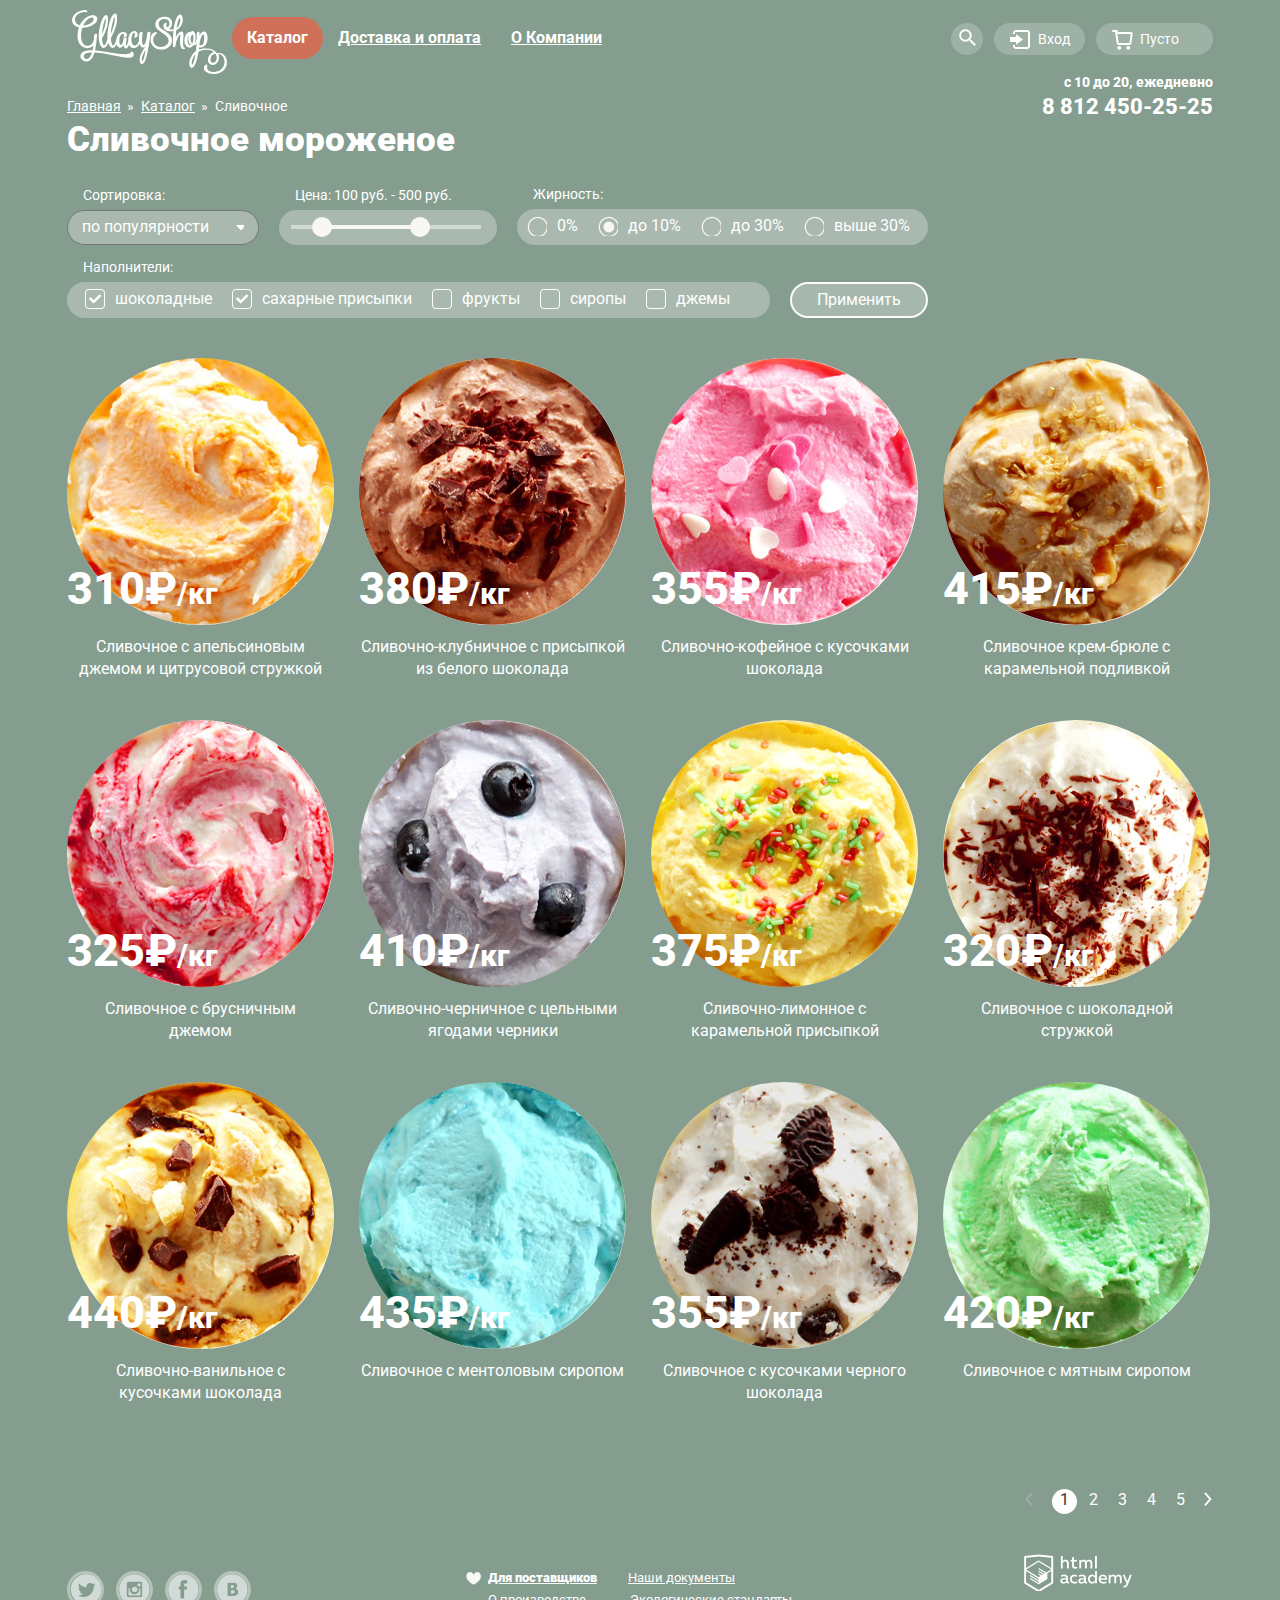
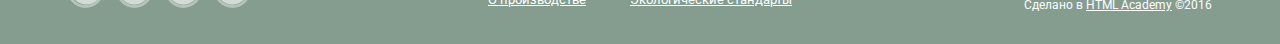
==== commit e3f80f7a: "update 20.05.2016" ====
--- a/catalog.html
+++ b/catalog.html
@@ -15,15 +15,15 @@
             <img class="header-logo" src="img/main-logo.svg" alt="Gllacy Shop" width="154" height="64">
           </a>
           <nav class="main-navigation">
-            <ul>
-              <li>
-                <a href="catalog.html">Каталог</a>
+            <ul class="topmenu">
+              <li>
+                <a class="current" href="catalog.html">Каталог</a>
                 <ul class="submenu">
                   <li>
                     <a href="#">Новинки</a>
                   </li>
                   <li>
-                    <a href="#">Сливочное</a>
+                    <a href="catalog.html">Сливочное</a>
                   </li>
                   <li>
                     <a href="#">Щербеты</a>
@@ -48,12 +48,58 @@
             <div class="user-block">
               <div class="user-block1">
                 <a class="user-block-item search" href="#">Поиск</a>
-              </div>
-              <div class="user-block2">
+                <div class="search-field">
+                  <form action="#" method="post">
+                    <input type="text" name="search" placeholder="Что ищем?">
+                </form>
+                </div>
+              </div>
+              <div class="user-block2 clearfix">
                 <a class="user-block-item login" href="#">Вход</a>
+                <div class="login-field">
+                  <form action="#" method="post">
+                    <input type="text" name="login" placeholder="Электронная почта">
+                    <input type="password" name="password" placeholder="Пароль">
+                  </form>
+                  <div class="login-btn">
+                    <a class="login-btn-enter" href="#">Войти</a>
+                  </div>
+                  <div class="login-links">
+                    <a href="#">Забыли пароль?</a>
+                    <a href="#">Новая регистрация</a>
+                  </div>
+                </div>
               </div>
               <div class="user-block3">
                 <a class="user-block-item cart" href="#">Пусто</a>
+                <div class="cart-field clearfix">
+                  <table>
+                    <tr>
+                      <td class="cell-1">
+                        <button type="button">Удалить</button>
+                      </td>
+                      <td class="cell-2">
+                        <img src="img/1.jpg" alt="Мороженое" width="33" height="33">
+                      </td>
+                      <td class="cell-3">Пломбир с апельсиновым джемом</td>
+                      <td class="cell-4">1,5 кг <span>х 200 руб.</span></td>
+                      <td class="cell-5">300 руб.</td>
+                    </tr>
+                    <tr>
+                      <td>
+                        <button type="button">Удалить</button>
+                      </td>
+                      <td>
+                        <img src="img/3.jpg" alt="Мороженое" width="33" height="33">
+                      </td>
+                      <td>Клубничный пломбир с присыпкой из белого шоколада</td>
+                      <td>1,5 кг <span>х 300 руб.</span></td>
+                      <td>450 руб.</td>
+                    </tr>
+                  </table>
+                  <p>Итого: 750 руб.</p>
+                  <a class="cart-btn" href="#">Оформить заказ</a>
+                </div>
               </div>
             </div>
             <div class="header-contacts">
@@ -94,47 +140,53 @@
               </fieldset>
               <fieldset class="features-select">
                 <legend>Жирность:</legend>
-                <div class="features-select-item">
-                  <input id="fat1" type="radio" name="fat" value="0%">
-                  <label for="fat1">0%</label>
-                </div>
-                <div class="features-select-item">
-                  <input id="fat2" type="radio" name="fat" value="10%" checked>
-                  <label for="fat2">До 10%</label>
-                </div>
-                <div class="features-select-item">
-                  <input id="fat3" type="radio" name="fat" value="less 30%">
-                  <label for="fat3">до 30%</label>
-                </div>
-                <div class="features-select-item">
-                  <input id="fat4" type="radio" name="fat" value="more 30%">
-                  <label for="fat4">выше 30%</label>
+                <div class="fat">
+                  <div class="features-select-item">
+                    <input id="fat1" type="radio" name="fat" value="0%">
+                    <label for="fat1">0%</label>
+                  </div>
+                  <div class="features-select-item">
+                    <input id="fat2" type="radio" name="fat" value="10%" checked>
+                    <label for="fat2">До 10%</label>
+                  </div>
+                  <div class="features-select-item">
+                    <input id="fat3" type="radio" name="fat" value="less 30%">
+                    <label for="fat3">до 30%</label>
+                  </div>
+                  <div class="features-select-item">
+                    <input id="fat4" type="radio" name="fat" value="more 30%">
+                    <label for="fat4">выше 30%</label>
+                  </div>
                 </div>
               </fieldset>
-              <fieldset class="features-select">
-                <legend>Наполнители:</legend>
-                <div class="features-select-item">
-                  <input id="fillers1" type="checkbox" name="fillers" value="chocolate" checked>
-                  <label for="fillers1">шоколадные</label>
-                </div>
-                <div class="features-select-item">
-                  <input id="fillers2" type="checkbox" name="fillers" value="sugar" checked>
-                  <label for="fillers2">сахарные присыпки</label>
-                </div>
-                <div class="features-select-item">
-                  <input id="fillers3" type="checkbox" name="fillers" value="fruit">
-                  <label for="fillers3">фрукты</label>
-                </div>
-                <div class="features-select-item">
-                  <input id="fillers4" type="checkbox" name="fillers" value="syrup">
-                  <label for="fillers4">сиропы</label>
-                </div>
-                <div class="features-select-item">
-                  <input id="fillers5" type="checkbox" name="fillers" value="jam">
-                  <label for="fillers5">джемы</label>
-                </div>
-              </fieldset>
-              <button class="btn features-select" type="submit">Применить</button>
+              <div class="fillers">
+                <fieldset class="features-select">
+                  <legend>Наполнители:</legend>
+                  <div class="fillers-area">
+                    <div class="features-select-item">
+                      <input id="fillers1" type="checkbox" name="fillers" value="chocolate" checked>
+                      <label for="fillers1">шоколадные</label>
+                    </div>
+                    <div class="features-select-item">
+                      <input id="fillers2" type="checkbox" name="fillers" value="sugar" checked>
+                      <label for="fillers2">сахарные присыпки</label>
+                    </div>
+                    <div class="features-select-item">
+                      <input id="fillers3" type="checkbox" name="fillers" value="fruit">
+                      <label for="fillers3">фрукты</label>
+                    </div>
+                    <div class="features-select-item">
+                      <input id="fillers4" type="checkbox" name="fillers" value="syrup">
+                      <label for="fillers4">сиропы</label>
+                    </div>
+                    <div class="features-select-item">
+                      <input id="fillers5" type="checkbox" name="fillers" value="jam">
+                      <label for="fillers5">джемы</label>
+                    </div>
+                  </div>
+                </fieldset>
+                <input class="btn features-select" type="submit" value="Применить">
+              </div>
             </form>
           </div>
           <div class="catalog">
@@ -144,106 +196,130 @@
                   <img src="img/1.jpg" alt="Мороженое" width="267" height="267">
                   <p class="ice-cream-paragraph"><span>310&#8381;</span>/кг</p>
                 </div>
-                <a href="#">Сливочное с апельсиновым джемом и цитрусовой стружкой</a>
-                <a class="btn" href="#">Быстрый просмотр</a>
+                <div class="ice-cream-links">
+                  <a href="#">Сливочное с апельсиновым джемом и цитрусовой стружкой</a>
+                  <a class="btn-hidden" href="#">Быстрый просмотр</a>
+                </div>
               </div>
               <div class="ice-cream-item">
                 <div>
                   <img src="img/2.jpg" alt="Мороженое" width="267" height="267">
                   <p class="ice-cream-paragraph"><span>380&#8381;</span>/кг</p>
                 </div>
+                <div class="ice-cream-links">
                 <a href="#">Сливочно-клубничное с присыпкой из белого шоколада</a>
-                <a class="btn" href="#">Быстрый просмотр</a>
+                <a class="btn-hidden" href="#">Быстрый просмотр</a>
+              </div>
               </div>
               <div class="ice-cream-item">
                 <div>
                   <img src="img/3.jpg" alt="Мороженое" width="267" height="267">
                   <p class="ice-cream-paragraph"><span>355&#8381;</span>/кг</p>
                 </div>
+                <div class="ice-cream-links">
                 <a href="#">Сливочно-кофейное с кусочками шоколада</a>
-                <a class="btn" href="#">Быстрый просмотр</a>
+                <a class="btn-hidden" href="#">Быстрый просмотр</a>
+              </div>
               </div>
               <div class="ice-cream-item">
                 <div>
                   <img src="img/4.jpg" alt="Мороженое" width="267" height="267">
                   <p class="ice-cream-paragraph"><span>415&#8381;</span>/кг</p>
                 </div>
+                <div class="ice-cream-links">
                 <a href="#">Сливочное крем-брюле с карамельной подливкой</a>
-                <a class="btn" href="#">Быстрый просмотр</a>
+                <a class="btn-hidden" href="#">Быстрый просмотр</a>
+              </div>
               </div>
               <div class="ice-cream-item">
                 <div>
                   <img src="img/5.jpg" alt="Мороженое" width="267" height="267">
                   <p class="ice-cream-paragraph"><span>325&#8381;</span>/кг</p>
                 </div>
-                <a href="#">Сливочное с брусничным джемом</a>
-                <a class="btn" href="#">Быстрый просмотр</a>
+                <div class="ice-cream-links">
+                <a href="#">Сливочное с брусничным<br>джемом</a>
+                <a class="btn-hidden" href="#">Быстрый просмотр</a>
+              </div>
               </div>
               <div class="ice-cream-item">
                 <div>
                   <img src="img/6.jpg" alt="Мороженое" width="267" height="267">
                   <p class="ice-cream-paragraph"><span>410&#8381;</span>/кг</p>
                 </div>
+                <div class="ice-cream-links">
                 <a href="#">Сливочно-черничное с цельными ягодами черники</a>
-                <a class="btn" href="#">Быстрый просмотр</a>
+                <a class="btn-hidden" href="#">Быстрый просмотр</a>
+              </div>
               </div>
               <div class="ice-cream-item">
                 <div>
                   <img src="img/7.jpg" alt="Мороженое" width="267" height="267">
                   <p class="ice-cream-paragraph"><span>375&#8381;</span>/кг</p>
                 </div>
+                <div class="ice-cream-links">
                 <a href="#">Сливочно-лимонное с карамельной присыпкой</a>
-                <a class="btn" href="#">Быстрый просмотр</a>
+                <a class="btn-hidden" href="#">Быстрый просмотр</a>
+              </div>
               </div>
               <div class="ice-cream-item">
                 <div>
                   <img src="img/8.jpg" alt="Мороженое" width="267" height="267">
                   <p class="ice-cream-paragraph"><span>320&#8381;</span>/кг</p>
                 </div>
+                <div class="ice-cream-links">
                 <a href="#">Сливочное с шоколадной стружкой</a>
-                <a class="btn" href="#">Быстрый просмотр</a>
+                <a class="btn-hidden" href="#">Быстрый просмотр</a>
+              </div>
               </div>
               <div class="ice-cream-item">
                 <div>
                   <img src="img/9.jpg" alt="Мороженое" width="267" height="267">
                   <p class="ice-cream-paragraph"><span>440&#8381;</span>/кг</p>
                 </div>
-                <a href="#">Сливочно-ванильное с кусочками шоколада</a>
-                <a class="btn" href="#">Быстрый просмотр</a>
+                <div class="ice-cream-links">
+                <a href="#">Сливочно-ванильное с<br>кусочками шоколада</a>
+                <a class="btn-hidden" href="#">Быстрый просмотр</a>
+              </div>
               </div>
               <div class="ice-cream-item">
                 <div>
                   <img src="img/10.jpg" alt="Мороженое" width="267" height="267">
                   <p class="ice-cream-paragraph"><span>435&#8381;</span>/кг</p>
                 </div>
+                <div class="ice-cream-links">
                 <a href="#">Сливочное с ментоловым сиропом</a>
-                <a class="btn" href="#">Быстрый просмотр</a>
+                <a class="btn-hidden" href="#">Быстрый просмотр</a>
+              </div>
               </div>
               <div class="ice-cream-item">
                 <div>
                   <img src="img/11.jpg" alt="Мороженое" width="267" height="267">
                   <p class="ice-cream-paragraph"><span>355&#8381;</span>/кг</p>
                 </div>
+                <div class="ice-cream-links">
                 <a href="#">Сливочное с кусочками черного шоколада</a>
-                <a class="btn" href="#">Быстрый просмотр</a>
+                <a class="btn-hidden" href="#">Быстрый просмотр</a>
+              </div>
               </div>
               <div class="ice-cream-item">
                 <div>
                   <img src="img/12.jpg" alt="Мороженое" width="267" height="267">
                   <p class="ice-cream-paragraph"><span>420&#8381;</span>/кг</p>
                 </div>
+                <div class="ice-cream-links">
                 <a href="#">Сливочное с мятным сиропом</a>
-                <a class="btn" href="#">Быстрый просмотр</a>
+                <a class="btn-hidden" href="#">Быстрый просмотр</a>
+              </div>
               </div>
             </div>
             <div class="pages">
-              <a class="pages-btn" href="#">prev</a>
-              <a class="pages-btn" href="#">1</a>
+              <a class="pages-btn prev" href="#">prev</a>
+              <a class="pages-btn first" href="#">1</a>
               <a class="pages-btn" href="#">2</a>
               <a class="pages-btn" href="#">3</a>
               <a class="pages-btn" href="#">4</a>
               <a class="pages-btn" href="#">5</a>
-              <a class="pages-btn" href="#">next</a>
+              <a class="pages-btn next" href="#">next</a>
             </div>
           </div>
         </main>
@@ -266,7 +342,7 @@
           </div>
           <div class="footer-documents">
             <ul>
-              <li>
+              <li class="heart">
                 <a href="#">Для поставщиков</a>
               </li>
               <li>
@@ -282,7 +358,7 @@
           </div>
           <div class="footer-copyright">
             <img src="img/htmlacademy-logo.png" alt="HTML Academy" width="108" height="37">
-            <p>Сделано в <a href="https://htmlacademy.ru/">HTML Academy</a> &#169; 2016</p>
+            <p>Сделано в <a href="https://htmlacademy.ru/">HTML Academy</a> &#169;2016</p>
           </div>
         </footer>
       </div>
--- a/css/style.css
+++ b/css/style.css
@@ -460,7 +460,7 @@
 .user-block3 {
   position: relative;
 
-  padding-bottom: 3px;
+  padding-bottom: 4px;
 }
 
 .search {
@@ -669,6 +669,153 @@
   color: #333333;
 }
 
+.cart-field {
+  position: absolute;
+  top: 36px;
+  left: -422px;
+  z-index: 20;
+
+  display: none;
+  padding: 20px 15px;
+  padding-top: 13px;
+
+  background-color: #f8f7f4;
+  border-radius: 5px;
+}
+
+.user-block3:hover .cart-field {
+  display: block;
+}
+
+.cart-field table {
+  height: 123px;
+  margin-bottom: 15px;
+
+  border-collapse: collapse;
+  font-size: 13px;
+  line-height: 14px;
+  color: #333333;
+
+  border-bottom: 1px solid #cacac7;
+}
+
+td {
+  padding: 7px 5px;
+}
+
+.cell-1 {
+  width: 10px;
+}
+
+.cell-2 {
+  width: 36px;
+}
+
+.cell-3 {
+  width: 253px;
+}
+
+.cell-4 {
+  width: 132px;
+  padding-left: 6px;
+}
+
+.cell-5 {
+  width: 67px;
+}
+
+.cart-field table span {
+  color: #808080;
+}
+
+.cart-field button {
+  position: relative;
+
+  font-size: 0;
+
+  background-color: #f8f7f4;
+  border: 0;
+  outline: 0;
+}
+
+.cart-field button::before {
+  content: "";
+  position: absolute;
+  top: 0;
+  left: 0;
+
+  width: 1px;
+  height: 14px;
+
+  background-color: #3e3e3e;
+  -webkit-transform: rotate(45deg);
+          transform: rotate(45deg);
+}
+
+.cart-field button::after {
+  content: "";
+  position: absolute;
+  top: 0;
+  left: 0;
+
+  width: 1px;
+  height: 14px;
+
+  background-color: #3e3e3e;
+  -webkit-transform: rotate(-45deg);
+          transform: rotate(-45deg);
+}
+
+.cart-field img {
+  border-radius: 50%;
+}
+
+.cart-field p {
+  margin: 0;
+  padding-right: 9px;
+
+  font-weight: 900;
+  font-size: 15px;
+  line-height: 20px;
+  text-align: right;
+  color: #333333;
+}
+
+.cart-field a {
+  float: right;
+}
+
+.cart-btn {
+  display: inline-block;
+  margin-top: 13px;
+  padding: 5px 21px;
+
+  font-size: 15px;
+  line-height: 24.3px;
+  vertical-align: top;
+  color: #ffffff;
+  text-decoration: none;
+  text-shadow: 0 2px 5px rgba(160, 32, 11, 0.76);
+
+  background: #f26843;
+  background: -webkit-linear-gradient(top, #f26843 0%, #e74a35 100%);
+  background:         linear-gradient(to bottom, #f26843 0%, #e74a35 100%);
+  border-radius: 100px;
+  box-shadow: 0 2px 2px rgba(172, 16, 0, 0.64);
+}
+
+.cart-btn:hover {
+  background: -webkit-linear-gradient(top, #f58669 0%, #ec6f5e 100%);
+  background:         linear-gradient(to bottom, #f58669 0%, #ec6f5e 100%);
+  box-shadow: 0 2px 2px rgba(172, 16, 0, 1);
+}
+
+.cart-btn:active {
+  background: -webkit-linear-gradient(top, #d84732 0%, #e1613e 100%);
+  background:         linear-gradient(to bottom, #d84732 0%, #e1613e 100%);
+  box-shadow: inset 0 2px 2px rgba(172, 16, 0, 1);
+}
+
 .header-contacts {
   text-align: right;
 }
@@ -691,7 +838,7 @@
 
 /*=====Main=====*/
 .main-content {
-  margin-bottom: 104px;
+  margin-bottom: 40px;
 }
 
 .action {
@@ -793,7 +940,6 @@
   box-shadow: inset 0 2px 2px rgba(172, 16, 0, 1);
 }
 
-
 .background-raspberry {
   background-image: url("../img/raspberry-background.png");
   background-repeat: no-repeat;
@@ -805,7 +951,8 @@
 }
 
 .ice-cream {
-  margin-bottom: 38px;
+  /*margin-bottom: 38px;*/
+  position: relative;
 
   font-size: 0;
 }
@@ -816,14 +963,34 @@
   display: inline-block;
   width: 267px;
   margin-right: 25px;
+  margin-bottom: 40px;
 
   font-size: 16px;
   line-height: 22px;
   vertical-align: top;
 }
 
-.ice-cream-item:last-child {
+.ice-cream-item:nth-child(4n) {
   margin-right: 0;
+}
+
+.ice-cream-item:hover::after {
+  content: "";
+  position: absolute;
+  top: -6px;
+  left: -4px;
+
+  display: block;
+  width: 278px;
+  height: 406px;
+
+  background-color: #a7b8ad;
+  border-radius: 5px;
+  opacity: 0.3;
+}
+
+.ice-cream-item:hover .btn-hidden {
+  display: block;
 }
 
 .ice-cream-hit {
@@ -847,6 +1014,8 @@
 }
 
 .ice-cream-links {
+  margin-top: 5px;
+
   text-align: center;
 }
 
@@ -860,7 +1029,7 @@
 
 .ice-cream-paragraph {
   position: absolute;
-  bottom: 46px;
+  top: 190px;
 
   font-weight: 800;
   font-size: 30px;
@@ -872,7 +1041,44 @@
 }
 
 .btn-hidden {
+  position: absolute;
+  top: 303px;
+  left: -305px;
+  z-index: 30;
+
   display: none;
+}
+
+.btn-hidden {
+  margin-top: 39px;
+  margin-left: 348px;
+  padding: 6px 23px;
+
+  font-weight: 600;
+  font-size: 18px;
+  line-height: 22px;
+  vertical-align: top;
+  color: #ffffff;
+  text-decoration: none;
+  text-shadow: 0 2px 5px rgba(160, 32, 11, 0.76);
+
+  background: #f26843;
+  background: -webkit-linear-gradient(top, #f26843 0%, #e74a35 100%);
+  background:         linear-gradient(to bottom, #f26843 0%, #e74a35 100%);
+  border-radius: 100px;
+  box-shadow: 0 2px 2px rgba(172, 16, 0, 0.64);
+}
+
+.btn-hidden:hover {
+  background: -webkit-linear-gradient(top, #f58669 0%, #ec6f5e 100%);
+  background:         linear-gradient(to bottom, #f58669 0%, #ec6f5e 100%);
+  box-shadow: 0 2px 2px rgba(172, 16, 0, 1);
+}
+
+.btn-hidden:active {
+  background: -webkit-linear-gradient(top, #d84732 0%, #e1613e 100%);
+  background:         linear-gradient(to bottom, #d84732 0%, #e1613e 100%);
+  box-shadow: inset 0 2px 2px rgba(172, 16, 0, 1);
 }
 
 .about {
@@ -1343,6 +1549,22 @@
   pointer-events: none;
 }
 
+.current {
+  display: block;
+  padding: 10px 15px;
+
+  font-weight: bold;
+  font-size: 16px;
+  color: #ffffff;
+  text-decoration: none;
+
+  background-color: #d07058;
+  border-radius: 30px;
+  cursor: default;
+
+  pointer-events: none;
+}
+
 .main-content-header {
   margin: 0;
   margin-bottom: 30px;
@@ -1355,6 +1577,8 @@
 
 .features {
   position: relative;
+
+  margin-bottom: 40px;
 }
 
 .features-select {
@@ -1405,19 +1629,248 @@
   background-repeat: no-repeat;
 }
 
+.range-filter {
+  position: relative;
+
+  width: 218px;
+  height: 35px;
+
+  background-color: #a9b9af;
+  border-radius: 20px;
+}
+
+.scale {
+  position: absolute;
+  top: 15px;
+  left: 12px;
+
+  width: 190px;
+  height: 4px;
+
+  background-color: #d1d9d2;
+}
+
+.bar {
+  position: absolute;
+  top: 0;
+  left: 37px;
+
+  width: 85px;
+  height: 4px;
+
+  background-color: #f8f7f4;
+}
+
+.toggle {
+  width: 20px;
+  height: 20px;
+
+  background-color: #f8f7f4;
+  border-radius: 50%;
+  cursor: pointer;
+}
+
+.toggle-min {
+  position: absolute;
+  top: 7px;
+  left: 33px;
+}
+
+.toggle-max {
+  position: absolute;
+  top: 7px;
+  left: 131px;
+}
+
+.fat {
+  width: 401px;
+  height: 29px;
+  padding-top: 7px;
+  padding-left: 10px;
+
+  font-size: 16px;
+  line-height: 22px;
+  color: #ffffff;
+  text-transform: lowercase;
+
+  background-color: #a9b9af;
+  border-radius: 20px;
+}
+
+.fat input[type="radio"] {
+  display: none;
+}
+
+.fat input[type="radio"] + label {
+  position: relative;
+
+  display: block;
+  padding-left: 30px;
+
+  cursor: pointer;
+}
+
+.fat input[type="radio"] + label::before {
+  content: "";
+  position: absolute;
+  top: 0;
+  left: 0;
+
+  width: 20px;
+  height: 20px;
+
+  background-image: url("../img/sprite.png");
+  background-repeat: no-repeat;
+  background-position: -10px -711px;
+}
+
+.fat input[type="radio"]:checked + label::before {
+  background-position: -10px -751px;
+}
+
+.fillers {
+  margin-top: 13px;
+}
+
+.fillers-area {
+  width: 685px;
+  height: 29px;
+  padding-top: 7px;
+  padding-left: 18px;
+
+  font-size: 16px;
+  line-height: 22px;
+  color: #ffffff;
+  text-transform: lowercase;
+
+  background-color: #a9b9af;
+  border-radius: 20px;
+}
+
+.fillers-area input[type="checkbox"] {
+  display: none;
+}
+
+.fillers-area input[type="checkbox"] + label {
+  position: relative;
+
+  display: block;
+  padding-left: 30px;
+
+  cursor: pointer;
+}
+
+.fillers-area input[type="checkbox"] + label::before {
+  content: "";
+  position: absolute;
+  top: 0;
+  left: 0;
+
+  width: 20px;
+  height: 20px;
+
+  background-image: url("../img/sprite.png");
+  background-repeat: no-repeat;
+  background-position: -10px -10px;
+}
+
+.fillers-area input[type="checkbox"]:checked + label::before {
+  background-position: -10px -50px;
+}
+
+.fillers input[type="submit"] {
+  width: 138px;
+  height: 36px;
+  margin-top: 24px;
+
+  font-size: 16px;
+  line-height: 22px;
+  color: #ffffff;
+
+  background-color: #a6b7ae;
+  border: 2px solid #fcfcfc;
+  border-radius: 20px;
+}
+
 .pages {
+  margin-top: 45px;
+
   text-align: right;
+}
+
+.pages-btn {
+  position: relative;
+
+  display: inline-block;
+  padding: 0 8px;
+
+  font-size: 16px;
+  line-height: 22px;
+  vertical-align: top;
+  color: #ffffff;
+  text-decoration: none;
+}
+
+.pages .prev {
+  font-size: 0;
+
+  cursor: default;
+
+  pointer-events: none;
+}
+
+.prev::before {
+  content: "";
+  position: absolute;
+  top: 3px;
+  left: -7px;
+
+  width: 8px;
+  height: 14px;
+
+  background-image: url("../img/prev.png");
+}
+
+.pages .next {
+  font-size: 0;
+}
+
+.next::before {
+  content: "";
+  position: absolute;
+  top: 3px;
+  left: 7px;
+
+  width: 8px;
+  height: 14px;
+
+  background-image: url("../img/next.png");
+}
+
+.first {
+  height: 25px;
+
+  color: #353535;
+
+  background-color: #ffffff;
+  border-radius: 50%;
+  cursor: default;
+
+  pointer-events: none;
 }
 
 .features-select {
   display: inline-block;
+  margin-right: 16px;
 
   font-size: 14px;
   line-height: 18px;
+  vertical-align: middle;
 }
 
 .features-select-item {
   display: inline-block;
+  margin-right: 16px;
   margin-bottom: 20px;
 
   font-size: 16px;
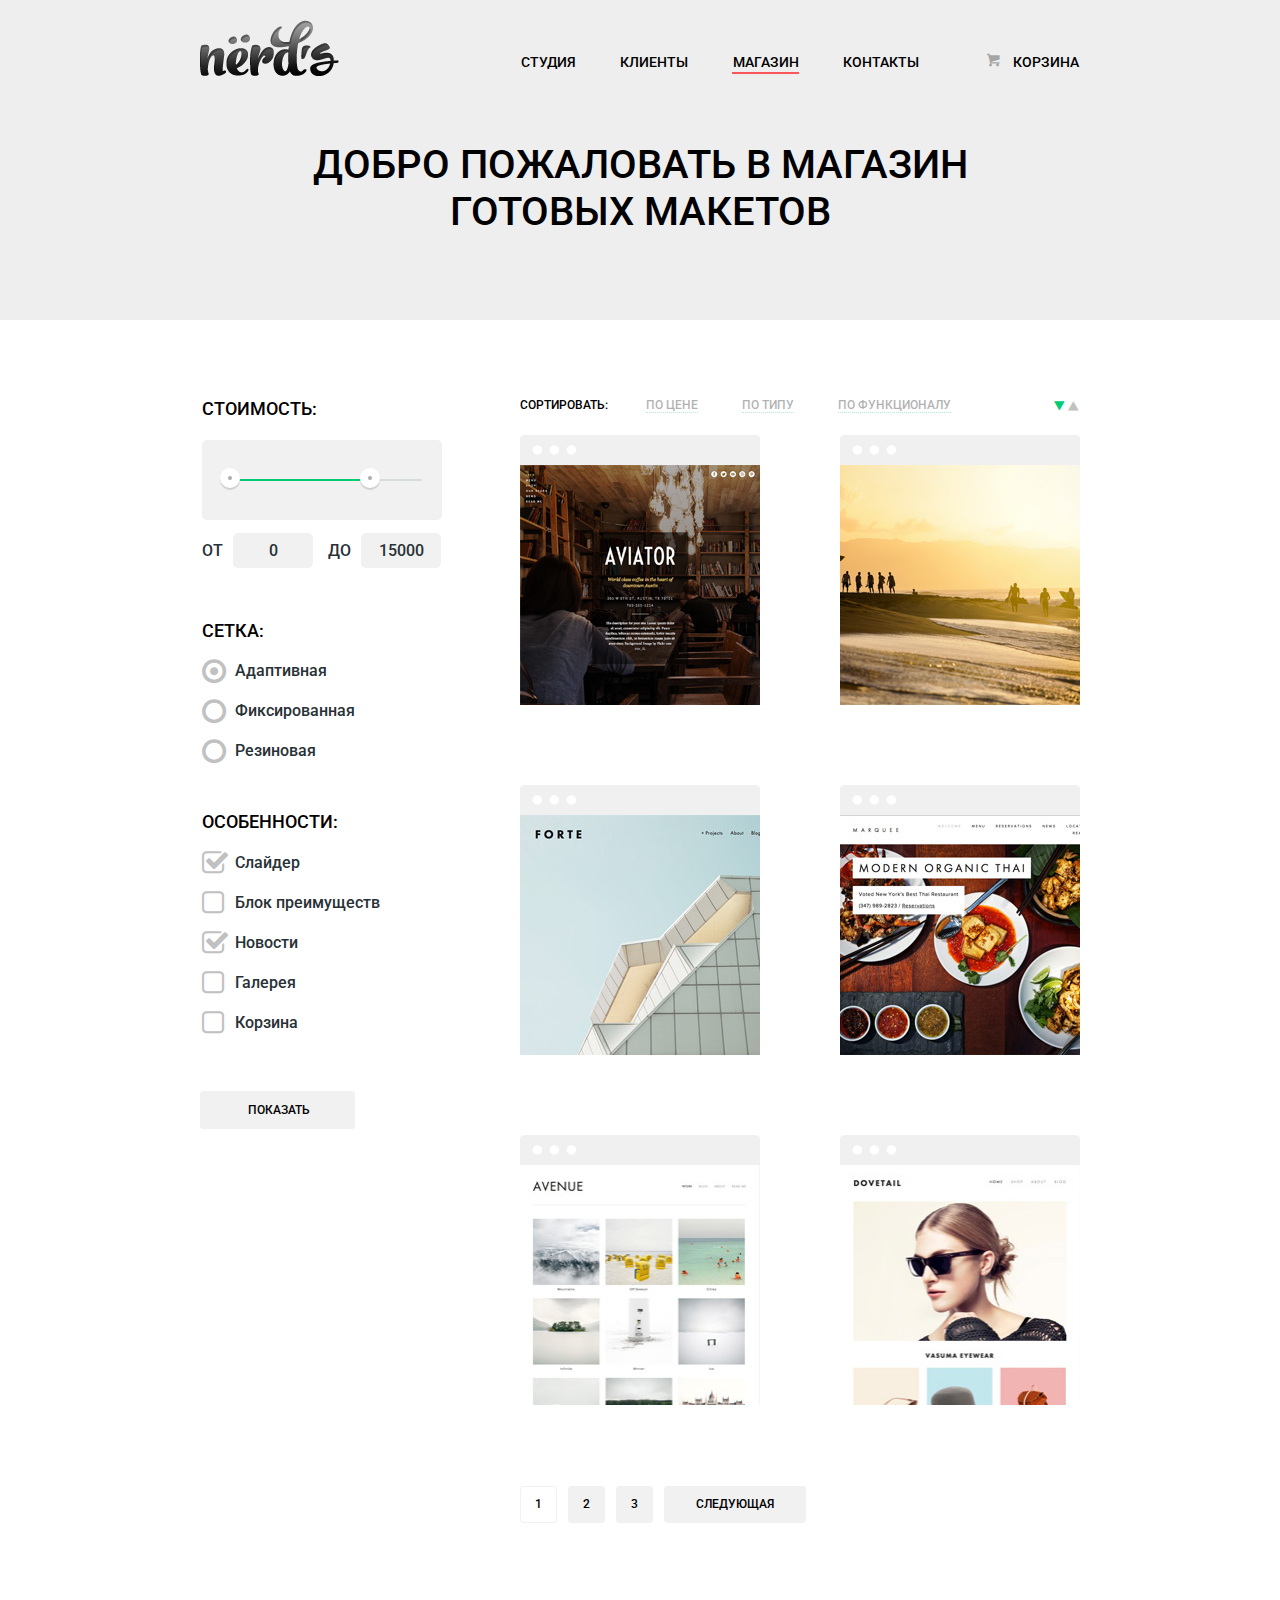
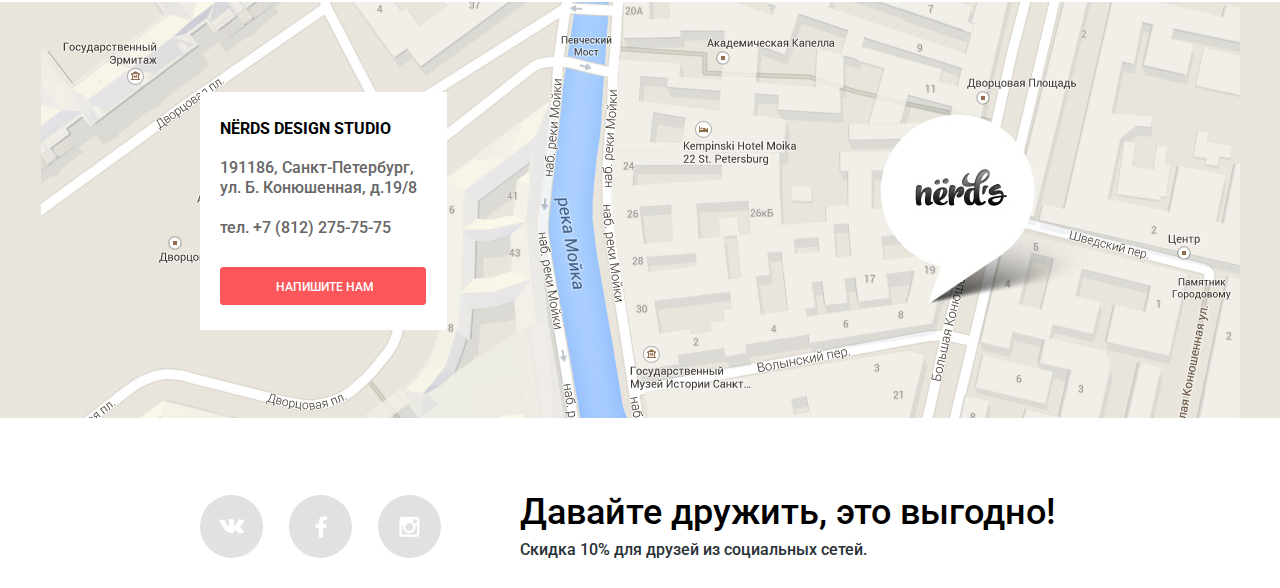
==== commit 0a6abee1: "1" ====
--- a/catalog.html
+++ b/catalog.html
@@ -2,367 +2,232 @@
 <html lang="ru">
   <head>
     <meta charset="utf-8">
-    <title>Gllacy Shop</title>
-    <link href="https://fonts.googleapis.com/css?family=Roboto:700,900,500&subset=latin,cyrillic" rel="stylesheet" type="text/css">
+    <title>HTML Academy: Нёрдс</title>
+    <link href='https://fonts.googleapis.com/css?family=Roboto:500,400&subset=latin,cyrillic' rel='stylesheet' type='text/css'>
     <link rel="stylesheet" href="css/normalize.css">
-    <link rel="stylesheet" href="css/style.css">
+    <link rel="stylesheet" href="css/style.min.css">
   </head>
   <body>
-    <div class="site-wrapper">
-      <div class="content-wrapper">
-        <header class="catalog-header clearfix">
-          <a href="index.html">
-            <img class="header-logo" src="img/main-logo.svg" alt="Gllacy Shop" width="154" height="64">
-          </a>
+    <header class="main-header">
+      <div class="container clearfix">
+        <div class="header-block clearfix">
+          <div class="main-logo">
+            <a href="index.html">
+              <img src="img/main-logo.png" width="139" height="56" alt="Студия Nerds">
+            </a>
+          </div>
           <nav class="main-navigation">
-            <ul class="topmenu">
-              <li>
-                <a class="current" href="catalog.html">Каталог</a>
-                <ul class="submenu">
-                  <li>
-                    <a href="#">Новинки</a>
-                  </li>
-                  <li>
-                    <a href="catalog.html">Сливочное</a>
-                  </li>
-                  <li>
-                    <a href="#">Щербеты</a>
-                  </li>
-                  <li>
-                    <a href="#">Фруктовый лед</a>
-                  </li>
-                  <li>
-                    <a href="#">Мелорин</a>
-                  </li>
-                </ul>
-              </li>
-              <li>
-                <a href="#">Доставка и оплата</a>
-              </li>
-              <li>
-                <a href="#">О Компании</a>
+            <ul class="main-navigation-list">
+              <li>
+                <a href="index.html">Студия</a>
+              </li>
+              <li>
+                <a href="#">Клиенты</a>
+              </li>
+              <li>
+                <a class="active-link disabled" href="#">Магазин</a>
+              </li>
+              <li>
+                <a href="#">Контакты</a>
               </li>
             </ul>
           </nav>
-          <div class="user-block-wrapper">
-            <div class="user-block">
-              <div class="user-block1">
-                <a class="user-block-item search" href="#">Поиск</a>
-                <div class="search-field">
-                  <form action="#" method="post">
-                    <input type="text" name="search" placeholder="Что ищем?">
-                </form>
+          <div class="cart">
+            <a class="icon-basket" href="#">Корзина
+            </a>
+          </div>
+        </div>
+        <p class="description-header">
+          Добро пожаловать в магазин готовых макетов
+        </p>
+      </div>
+    </header>
+    <main class="catalog-main">
+      <div class="choose container clearfix">
+        <div class="menu">
+          <form class="features-select" action="https://echo.htmlacademy.ru" method="post">
+            <fieldset class="features-select1">
+              <legend>Стоимость:</legend>
+              <div class="range-filter">
+                <div class="range-controls">
+                  <div class="scale">
+                    <div class="bar"></div>
+                  </div>
+                  <div class="toggle toggle-min"></div>
+                  <div class="toggle toggle-max"></div>
                 </div>
-              </div>
-              <div class="user-block2 clearfix">
-                <a class="user-block-item login" href="#">Вход</a>
-                <div class="login-field">
-                  <form action="#" method="post">
-                    <input type="text" name="login" placeholder="Электронная почта">
-                    <input type="password" name="password" placeholder="Пароль">
-                  </form>
-                  <div class="login-btn">
-                    <a class="login-btn-enter" href="#">Войти</a>
-                  </div>
-                  <div class="login-links">
-                    <a href="#">Забыли пароль?</a>
-                    <a href="#">Новая регистрация</a>
-                  </div>
+                <div class="price-controls">
+                  <label class="min-price">ОТ<input name="min-price" type="text" value="0"></label>
+                  <label class="max-price">ДО<input name="max-price" type="text" value="15000"></label>
                 </div>
               </div>
-              <div class="user-block3">
-                <a class="user-block-item cart" href="#">Пусто</a>
-                <div class="cart-field clearfix">
-                  <table>
-                    <tr>
-                      <td class="cell-1">
-                        <button type="button">Удалить</button>
-                      </td>
-                      <td class="cell-2">
-                        <img src="img/1.jpg" alt="Мороженое" width="33" height="33">
-                      </td>
-                      <td class="cell-3">Пломбир с апельсиновым джемом</td>
-                      <td class="cell-4">1,5 кг <span>х 200 руб.</span></td>
-                      <td class="cell-5">300 руб.</td>
-                    </tr>
-                    <tr>
-                      <td>
-                        <button type="button">Удалить</button>
-                      </td>
-                      <td>
-                        <img src="img/3.jpg" alt="Мороженое" width="33" height="33">
-                      </td>
-                      <td>Клубничный пломбир с присыпкой из белого шоколада</td>
-                      <td>1,5 кг <span>х 300 руб.</span></td>
-                      <td>450 руб.</td>
-                    </tr>
-                  </table>
-                  <p>Итого: 750 руб.</p>
-                  <a class="cart-btn" href="#">Оформить заказ</a>
-                </div>
-              </div>
+            </fieldset>
+            <fieldset class="features-select2">
+              <legend>Сетка:</legend>
+              <div class="features-select-item">
+                <input id="adaptive" type="radio" name="type" value="adaptive" checked>
+                <label for="adaptive">Адаптивная</label>
+              </div>
+              <div class="features-select-item">
+                <input id="fixed" type="radio" name="type" value="fixed">
+                <label for="fixed">Фиксированная</label>
+              </div>
+              <div class="features-select-item">
+                <input id="rubber" type="radio" name="type" value="rubber">
+                <label for="rubber">Резиновая</label>
+              </div>
+            </fieldset>
+            <fieldset class="features-select3">
+              <legend>Особенности:</legend>
+              <div class="features-select-item">
+                <input id="slider" type="checkbox" name="features" value="slider" checked>
+                <label for="slider">Слайдер</label>
+              </div>
+              <div class="features-select-item">
+                <input id="features" type="checkbox" name="features" value="features">
+                <label for="features">Блок преимуществ</label>
+              </div>
+              <div class="features-select-item">
+                <input id="news" type="checkbox" name="features" value="news" checked>
+                <label for="news">Новости</label>
+              </div>
+              <div class="features-select-item">
+                <input id="gallery" type="checkbox" name="features" value="gallery">
+                <label for="gallery">Галерея</label>
+              </div>
+              <div class="features-select-item">
+                <input id="cart" type="checkbox" name="features" value="cart">
+                <label for="cart">Корзина</label>
+              </div>
+            </fieldset>
+            <button class="form-btn" type="submit">Показать</button>
+          </form>
+        </div>
+        <div class="shop clearfix">
+          <div class="sort clearfix">
+            <div class="sort-list-1">
+              <ul class="second-navigation-list">
+                <li>
+                  <span class="span-sort">Сортировать:</span>
+                </li>
+                <li>
+                  <a href="#" class="btn-sort">По цене</a>
+                </li>
+                <li>
+                  <a href="#" class="btn-sort">По типу</a>
+                </li>
+                <li>
+                  <a href="#" class="btn-sort">По функционалу</a>
+                </li>
+              </ul>
             </div>
-            <div class="header-contacts">
-              <p>с 10 до 20, ежедневно<p>
-              <div>8 812 450-25-25</div>
+            <div class="sort-list-2">
+              <a class="icon-down-dir" href="#"></a>
+              <a class="icon-up-dir" href="#"></a>
             </div>
           </div>
-          <div class="breadcrumbs">
-            <a class="breadcrumbs-links" href="#">Главная</a>
-            <a class="breadcrumbs-links" href="#">Каталог</a>
-            <a class="disabled" href="#">Сливочное</a>
-          </div>
-        </header>
-        <main class="main-content">
-          <h1 class="main-content-header">Сливочное мороженое</h1>
-          <div class="filter clearfix">
-            <form class="features" action="https://echo.htmlacademy.ru" method="post">
-              <fieldset class="features-select">
-                <legend>Сортировка:</legend>
-                <select>
-                  <option>По популярности</option>
-                  <option>Сначала недорогие</option>
-                  <option>Сначала дорогие</option>
-                  <option> По жирности</option>
-                </select>
-              </fieldset>
-              <fieldset class="features-select">
-                <legend>Цена: 100 руб. - 500 руб.</legend>
-                <div class="range-filter">
-                  <div class="range-controls">
-                    <div class="scale">
-                      <div class="bar"></div>
-                    </div>
-                    <div class="toggle toggle-min"></div>
-                    <div class="toggle toggle-max"></div>
-                  </div>
-                </div>
-              </fieldset>
-              <fieldset class="features-select">
-                <legend>Жирность:</legend>
-                <div class="fat">
-                  <div class="features-select-item">
-                    <input id="fat1" type="radio" name="fat" value="0%">
-                    <label for="fat1">0%</label>
-                  </div>
-                  <div class="features-select-item">
-                    <input id="fat2" type="radio" name="fat" value="10%" checked>
-                    <label for="fat2">До 10%</label>
-                  </div>
-                  <div class="features-select-item">
-                    <input id="fat3" type="radio" name="fat" value="less 30%">
-                    <label for="fat3">до 30%</label>
-                  </div>
-                  <div class="features-select-item">
-                    <input id="fat4" type="radio" name="fat" value="more 30%">
-                    <label for="fat4">выше 30%</label>
-                  </div>
-                </div>
-              </fieldset>
-              <div class="fillers">
-                <fieldset class="features-select">
-                  <legend>Наполнители:</legend>
-                  <div class="fillers-area">
-                    <div class="features-select-item">
-                      <input id="fillers1" type="checkbox" name="fillers" value="chocolate" checked>
-                      <label for="fillers1">шоколадные</label>
-                    </div>
-                    <div class="features-select-item">
-                      <input id="fillers2" type="checkbox" name="fillers" value="sugar" checked>
-                      <label for="fillers2">сахарные присыпки</label>
-                    </div>
-                    <div class="features-select-item">
-                      <input id="fillers3" type="checkbox" name="fillers" value="fruit">
-                      <label for="fillers3">фрукты</label>
-                    </div>
-                    <div class="features-select-item">
-                      <input id="fillers4" type="checkbox" name="fillers" value="syrup">
-                      <label for="fillers4">сиропы</label>
-                    </div>
-                    <div class="features-select-item">
-                      <input id="fillers5" type="checkbox" name="fillers" value="jam">
-                      <label for="fillers5">джемы</label>
-                    </div>
-                  </div>
-                </fieldset>
-                <input class="btn features-select" type="submit" value="Применить">
-              </div>
-            </form>
-          </div>
-          <div class="catalog">
-            <div class="ice-cream">
-              <div class="ice-cream-item">
-                <div>
-                  <img src="img/1.jpg" alt="Мороженое" width="267" height="267">
-                  <p class="ice-cream-paragraph"><span>310&#8381;</span>/кг</p>
-                </div>
-                <div class="ice-cream-links">
-                  <a href="#">Сливочное с апельсиновым джемом и цитрусовой стружкой</a>
-                  <a class="btn-hidden" href="#">Быстрый просмотр</a>
-                </div>
-              </div>
-              <div class="ice-cream-item">
-                <div>
-                  <img src="img/2.jpg" alt="Мороженое" width="267" height="267">
-                  <p class="ice-cream-paragraph"><span>380&#8381;</span>/кг</p>
-                </div>
-                <div class="ice-cream-links">
-                <a href="#">Сливочно-клубничное с присыпкой из белого шоколада</a>
-                <a class="btn-hidden" href="#">Быстрый просмотр</a>
-              </div>
-              </div>
-              <div class="ice-cream-item">
-                <div>
-                  <img src="img/3.jpg" alt="Мороженое" width="267" height="267">
-                  <p class="ice-cream-paragraph"><span>355&#8381;</span>/кг</p>
-                </div>
-                <div class="ice-cream-links">
-                <a href="#">Сливочно-кофейное с кусочками шоколада</a>
-                <a class="btn-hidden" href="#">Быстрый просмотр</a>
-              </div>
-              </div>
-              <div class="ice-cream-item">
-                <div>
-                  <img src="img/4.jpg" alt="Мороженое" width="267" height="267">
-                  <p class="ice-cream-paragraph"><span>415&#8381;</span>/кг</p>
-                </div>
-                <div class="ice-cream-links">
-                <a href="#">Сливочное крем-брюле с карамельной подливкой</a>
-                <a class="btn-hidden" href="#">Быстрый просмотр</a>
-              </div>
-              </div>
-              <div class="ice-cream-item">
-                <div>
-                  <img src="img/5.jpg" alt="Мороженое" width="267" height="267">
-                  <p class="ice-cream-paragraph"><span>325&#8381;</span>/кг</p>
-                </div>
-                <div class="ice-cream-links">
-                <a href="#">Сливочное с брусничным<br>джемом</a>
-                <a class="btn-hidden" href="#">Быстрый просмотр</a>
-              </div>
-              </div>
-              <div class="ice-cream-item">
-                <div>
-                  <img src="img/6.jpg" alt="Мороженое" width="267" height="267">
-                  <p class="ice-cream-paragraph"><span>410&#8381;</span>/кг</p>
-                </div>
-                <div class="ice-cream-links">
-                <a href="#">Сливочно-черничное с цельными ягодами черники</a>
-                <a class="btn-hidden" href="#">Быстрый просмотр</a>
-              </div>
-              </div>
-              <div class="ice-cream-item">
-                <div>
-                  <img src="img/7.jpg" alt="Мороженое" width="267" height="267">
-                  <p class="ice-cream-paragraph"><span>375&#8381;</span>/кг</p>
-                </div>
-                <div class="ice-cream-links">
-                <a href="#">Сливочно-лимонное с карамельной присыпкой</a>
-                <a class="btn-hidden" href="#">Быстрый просмотр</a>
-              </div>
-              </div>
-              <div class="ice-cream-item">
-                <div>
-                  <img src="img/8.jpg" alt="Мороженое" width="267" height="267">
-                  <p class="ice-cream-paragraph"><span>320&#8381;</span>/кг</p>
-                </div>
-                <div class="ice-cream-links">
-                <a href="#">Сливочное с шоколадной стружкой</a>
-                <a class="btn-hidden" href="#">Быстрый просмотр</a>
-              </div>
-              </div>
-              <div class="ice-cream-item">
-                <div>
-                  <img src="img/9.jpg" alt="Мороженое" width="267" height="267">
-                  <p class="ice-cream-paragraph"><span>440&#8381;</span>/кг</p>
-                </div>
-                <div class="ice-cream-links">
-                <a href="#">Сливочно-ванильное с<br>кусочками шоколада</a>
-                <a class="btn-hidden" href="#">Быстрый просмотр</a>
-              </div>
-              </div>
-              <div class="ice-cream-item">
-                <div>
-                  <img src="img/10.jpg" alt="Мороженое" width="267" height="267">
-                  <p class="ice-cream-paragraph"><span>435&#8381;</span>/кг</p>
-                </div>
-                <div class="ice-cream-links">
-                <a href="#">Сливочное с ментоловым сиропом</a>
-                <a class="btn-hidden" href="#">Быстрый просмотр</a>
-              </div>
-              </div>
-              <div class="ice-cream-item">
-                <div>
-                  <img src="img/11.jpg" alt="Мороженое" width="267" height="267">
-                  <p class="ice-cream-paragraph"><span>355&#8381;</span>/кг</p>
-                </div>
-                <div class="ice-cream-links">
-                <a href="#">Сливочное с кусочками черного шоколада</a>
-                <a class="btn-hidden" href="#">Быстрый просмотр</a>
-              </div>
-              </div>
-              <div class="ice-cream-item">
-                <div>
-                  <img src="img/12.jpg" alt="Мороженое" width="267" height="267">
-                  <p class="ice-cream-paragraph"><span>420&#8381;</span>/кг</p>
-                </div>
-                <div class="ice-cream-links">
-                <a href="#">Сливочное с мятным сиропом</a>
-                <a class="btn-hidden" href="#">Быстрый просмотр</a>
-              </div>
-              </div>
-            </div>
+          <div class="catalog clearfix">
+            <article class="catalog-item">
+              <img src="img/aviator.jpg" width="240" height="240" alt="Aviator">
+              <div class="catalog-buy">
+                <a href="#" class="catalog-buy-header">Aviator</a>
+                <p>Одностраничный макет<br>с авторским дизайном</p>
+                <a href="#" class="btn-buy">8000 р.</a>
+              </div>
+            </article>
+            <article class="catalog-item">
+              <img src="img/sunset.jpg" width="240" height="240" alt="Sunset">
+              <div class="catalog-buy">
+                <a href="#" class="catalog-buy-header">Sunset</a>
+                <p>Интернет-магазин<br>с личным кабинетом</p>
+                <a href="#" class="btn-buy">10000 р.</a>
+              </div>
+            </article>
+            <article class="catalog-item">
+              <img src="img/forte.jpg" width="240" height="240" alt="Forte">
+              <div class="catalog-buy">
+                <a href="#" class="catalog-buy-header">Forte</a>
+                <p>Отличный макет<br>для личного блога</p>
+                <a href="#" class="btn-buy">5000 р.</a>
+              </div>
+            </article>
+            <article class="catalog-item">
+              <img src="img/marquee.jpg" width="240" height="240" alt="marquee">
+              <div class="catalog-buy">
+                <a href="#" class="catalog-buy-header">Modern organic thai</a>
+                <p>Сайт для ресторана<br>быстрого питания</p>
+                <a href="#" class="btn-buy">12000 р.</a>
+              </div>
+            </article>
+            <article class="catalog-item">
+              <img src="img/avenue.jpg" width="240" height="240" alt="Avenue">
+              <div class="catalog-buy">
+                <a href="#" class="catalog-buy-header">Avenue</a>
+                <p>Макет для блога<br>о путешествиях</p>
+                <a href="#" class="btn-buy">8000 р.</a>
+              </div>
+            </article>
+            <article class="catalog-item">
+              <img src="img/dovetail.jpg" width="240" height="240" alt="dovetail">
+              <div class="catalog-buy">
+                <a href="#" class="catalog-buy-header">Dovetail</a>
+                <p>Интернет магазин<br>с галереей товаров</p>
+                <a href="#" class="btn-buy">14000 р.</a>
+              </div>
+            </article>
             <div class="pages">
-              <a class="pages-btn prev" href="#">prev</a>
-              <a class="pages-btn first" href="#">1</a>
+              <span class="pages-btn active">1</span>
               <a class="pages-btn" href="#">2</a>
               <a class="pages-btn" href="#">3</a>
-              <a class="pages-btn" href="#">4</a>
-              <a class="pages-btn" href="#">5</a>
-              <a class="pages-btn next" href="#">next</a>
+              <a class="pages-btn" href="#">Следующая</a>
             </div>
           </div>
-        </main>
-        <footer class="main-footer clearfix">
-          <div class="footer-social">
-            <ul>
-              <li>
-                <a class="social social-twitter" href="#">Twitter</a>
-              </li>
-              <li>
-                <a class="social social-instagram" href="#">Instagram</a>
-              </li>
-              <li>
-                <a class="social social-facebook" href="#">Facebook</a>
-              </li>
-              <li>
-                <a class="social social-vk" href="#">В Контакте</a>
-              </li>
-            </ul>
-          </div>
-          <div class="footer-documents">
-            <ul>
-              <li class="heart">
-                <a href="#">Для поставщиков</a>
-              </li>
-              <li>
-                <a href="#">Наши документы</a>
-              </li>
-              <li>
-                <a href="#">О производстве</a>
-              </li>
-              <li>
-                <a href="#">Экологические стандарты</a>
-              </li>
-            </ul>
-          </div>
-          <div class="footer-copyright">
-            <img src="img/htmlacademy-logo.png" alt="HTML Academy" width="108" height="37">
-            <p>Сделано в <a href="https://htmlacademy.ru/">HTML Academy</a> &#169;2016</p>
-          </div>
-        </footer>
+        </div>
       </div>
+    </main>
+    <footer class="main-footer">
+      <div class="map">
+        <iframe src="https://www.google.com/maps/embed?pb=!1m18!1m12!1m3!1d1998.5989424124054!2d30.320894616195037!3d59.9387968690478!2m3!1f0!2f0!3f0!3m2!1i1024!2i768!4f13.1!3m3!1m2!1s0x4696310fca5ba729%3A0xea9c53d4493c879f!2z0JHQvtC70YzRiNCw0Y8g0JrQvtC90Y7RiNC10L3QvdCw0Y8g0YPQuy4sIDE5LCDQodCw0L3QutGCLdCf0LXRgtC10YDQsdGD0YDQsywgMTkxMTg2!5e0!3m2!1sru!2sru!4v1456318989151" allowfullscreen></iframe>
+          <section class="map-contacts">
+            <b class="map-contacts-header">Nёrds Design Studio</b>
+            <p class="map-contacts-paragraph">
+              191186, Санкт-Петербург,<br>
+              ул. Б. Конюшенная, д.19/8
+            </p>
+            <p class="map-contacts-paragraph">тел. +7 (812) 275-75-75</p>
+            <a href="form.html" class="btn-contacts">Напишите нам</a>
+          </section>
+        </div>
+      <div class="container clearfix">
+        <div class="footer-social">
+          <a class="social-btn social-btn-vk" href="#">Вконтакте</a>
+          <a class="social-btn social-btn-fb" href="#">Фейсбук</a>
+          <a class="social-btn social-btn-inst" href="#">Инстаграм</a>
+        </div>
+        <div class="discont">
+            <p class="discont-paragraph1">Давайте дружить, это выгодно!</p>
+            <p class="discont-paragraph2">Скидка 10% для друзей из социальных сетей.</p>
+        </div>
+      </div>
+    </footer>
+    <div class="modal-window">
+      <button class="modal-window-close" type="button" title="Закрыть"></button>
+      <form class="modal-form" action="https://echo.htmlacademy.ru" method="post">
+        <div class="modal-text clearfix">
+          <div class="modal-text-name">
+            <label for="name">Ваше имя:</label>
+            <input type="text" name="name" id="name" placeholder="Представьтесь, пожалуйста">
+          </div>
+          <div class="modal-text-e-mail">
+            <label for="e-mail">Ваш e-mail:</label>
+            <input type="text" name="e-mail" id="e-mail" placeholder="Для отправки ответа">
+          </div>
+        </div>
+        <label for="feedback">Текст письма:</label>
+        <textarea name="feedback" id="feedback" placeholder="В свободной форме"></textarea>
+        <button class="btn-modal" type="submit">Отправить</button>
+      </form>
     </div>
-    <script src="js/scripts.js"></script>
+    <script src="js/scripts.min.js"></script>
   </body>
 </html>
--- a/css/style.min.css
+++ b/css/style.min.css
@@ -0,0 +1 @@
+body,html{margin:0;padding:0}body{font-size:16px;font-family:"Roboto","Arial",sans-serif;font-weight:500;font-style:normal;color:#000;background:#fff;min-width:900px}@font-face{font-weight:400;font-style:normal;font-family:"symbols-nerds";src:url("../fonts/symbols-nerds.woff") format("woff"),url("../fonts/symbols-nerds.woff2") format("woff2")}[class*=" icon-"]::before,[class^=icon-]::before{display:inline-block;vertical-align:top;width:1em;margin-right:.2em;margin-left:.2em;font-weight:400;line-height:1em;font-family:"symbols-nerds";text-align:center;text-transform:none;text-decoration:inherit;font-style:normal;font-variant:normal;speak:none}.icon-facebook::before{content:"\66"}.icon-twitter::before{content:"\74"}.icon-vk::before{content:"\76"}.icon-up-dir::before{content:"\25b2"}.icon-down-dir::before{content:"\25bc"}.icon-circle::before{content:"\25cb"}.icon-circle-dot::before{content:"\25cf"}.icon-check-off::before{content:"\2610"}.icon-check-on::before{content:"\2611"}.icon-instagramm::before{content:"📷"}h2{font-size:18px;line-height:30px;color:#000}.slider{position:relative;width:880px;min-height:310px;margin-top:33px}.slider input[type=radio]{position:absolute;opacity:0}.slider-controls{position:absolute;bottom:95px;left:49%;width:200px;height:10px;margin-left:-102px;text-align:center;z-index:1000}.slider-controls label{display:inline-block;vertical-align:top;width:4px;height:4px;margin:0 3px;background:#fff;border:3px solid #fff;border-radius:50%;cursor:pointer}#btn-1:checked~.slider-controls label[for=btn-1],#btn-2:checked~.slider-controls label[for=btn-2],#btn-3:checked~.slider-controls label[for=btn-3]{background:#c1c1c1}.slide{top:0;left:0;width:100%;height:100%;overflow:hidden}.slide-text{width:465px;padding:30px 0;color:#283136}.slide-title{font-size:36px;line-height:36px;color:#000;padding-bottom:2px}.slide-paragraph{line-height:22px}.slide .btn{display:block;width:240px;padding:10px 0;margin-top:27px;font-size:12px;color:#fff;text-transform:uppercase;text-align:center;text-decoration:none;background:#fb565a;border-radius:3px}.slide .btn:hover{background-color:#d6494d}.slide .btn:active{background-color:#b63538;box-shadow:inset 0 3px 0 0 #9b2d30}.slide:nth-child(1){background-color:#eee;background-image:url("../img/slider-1.png");background-repeat:no-repeat;background-position:100% 10px}.slide:nth-child(2),.slide:nth-child(3){background-color:#eee;background-repeat:no-repeat}.slide:nth-child(2){background-image:url("../img/slider-2.png");background-position:100% 10px}.slide:nth-child(3){background-image:url("../img/slider-3.png");background-position:100% 0}.slide{display:none}#btn-1:checked~.slides .slide:nth-child(1),#btn-2:checked~.slides .slide:nth-child(2),#btn-3:checked~.slides .slide:nth-child(3){display:block}.clearfix::after{content:"";display:table;clear:both}.main-header{background:#eee;padding-top:20px}.header-block{padding-bottom:35px}.container{width:880px;padding-left:10px;padding-right:10px;margin-left:auto;margin-right:auto}.main-logo{float:left;margin-right:102px}.main-logo,.main-logo img{width:139px;height:56px}.main-navigation{margin-top:17px;width:500px;float:left;text-align:right}.main-navigation-list{margin:0;padding:0;list-style:none;font-size:0}.main-navigation-list li{display:inline-block;vertical-align:top;font-size:14px;line-height:30px;font-weight:500;text-transform:uppercase}.main-navigation-list a{text-decoration:none;display:block;color:#000;padding:10px 22px}.main-navigation-list a:hover{color:#fb565a}.main-navigation-list a:active{color:#000;opacity:.4}.active-link::after{content:"";position:relative;top:-5px;left:0;display:block;height:2px;width:67px;background-color:#fb565a}a.disabled{pointer-events:none;cursor:default}.cart{width:100px;float:right;position:relative}.cart a{text-decoration:none;display:inline-block;vertical-align:top;font-size:14px;line-height:30px;font-weight:500;color:#000;text-transform:uppercase;padding:9px 9px 9px 33px;margin-top:18px}.cart a:hover{color:#fb565a}.cart a:active{color:#000;opacity:.4}.icon-basket::before{content:"\62";position:absolute;top:33px;left:1px;width:20px;height:20px;opacity:.3}.icon-basket:hover::before{opacity:1}.icon-basket:active::before{opacity:.15}.features{padding-top:79px;padding-bottom:81px;border-bottom:2px solid #eee}.features-item{width:240px;float:left;margin-right:79px;margin-bottom:0}.features-item:last-child{margin-right:0}.features-item img{width:240px;height:124px;margin-bottom:4px}.features-name{font-size:18px;line-height:30px;font-weight:500;text-transform:uppercase;color:#000}.features-paragraph{font-size:15px;line-height:22px;font-weight:500;color:#283136}.btn{display:block;width:137px;height:20px;color:#fff;text-decoration:none;font-size:12px;line-height:18px;text-transform:uppercase;text-align:center;padding-top:8px;padding-bottom:6px;margin-top:26px}.btn-red{background-color:#fb565a;border:1px solid #fb565a;border-radius:3px}.btn-red:hover{background-color:#d6494d;border:1px solid #d6494d}.btn-red:active{background-color:#b63538;border:1px solid #b63538;box-shadow:inset 0 3px 0 0 #9b2d30}.btn-green{background-color:#00ca74;border:1px solid #00ca74;border-radius:3px}.btn-green:hover{background-color:#01a25e;border:1px solid #01a25e}.btn-green:active{background-color:#009053;border:1px solid #009053;box-shadow:inset 0 3px 0 0 #007b47}.btn-yellow{background-color:#efc84a;border:1px solid #efc84a;border-radius:3px}.btn-yellow:hover{background-color:#d6ae2c;border:1px solid #d6ae2c}.btn-yellow:active{background-color:#c09b24;border:1px solid #c09b24;box-shadow:inset 0 3px 0 0 #a3841f}.about{padding-top:46px;padding-bottom:55px;border-bottom:2px solid #eee}.about-left{width:620px;float:left;margin-right:20px}.about-right{width:240px;float:left;margin-top:13px}.studio{font-size:36px;line-height:36px;margin-bottom:18px}.studio-paragraph,.studio-paragraph-up{font-size:16px;line-height:22px;color:#283136}.studio-paragraph{margin-bottom:44px}.studio-paragraph-up{text-transform:uppercase}.studio-list{padding:0;margin:0;list-style:none}.studio-list-item{font-size:16px;line-height:22px;padding-top:5px;padding-left:34px;margin-bottom:17px;position:relative}.studio-list-item::before{content:"";position:absolute;display:block;width:25px;height:2px;left:-2px;top:16px;background-color:#fb565a}.logo{margin-bottom:66px}.portfolio{border-bottom:2px solid #eee;font-size:0;padding:40px 0 35px;margin-bottom:86px}.portfolio-item{display:inline-block;vertical-align:middle;margin-right:110px;opacity:.2;padding-left:12px}.portfolio-item:active,.portfolio-item:hover{color:#231f20;opacity:1}.portfolio-item:last-child{margin-right:0}.map{background-color:#e9e5dc;background-image:url("../img/map.jpg");background-repeat:no-repeat;background-position:center;position:relative;font-size:0}.map iframe{width:100%;height:416px;border:0}.map-contacts{width:202px;background-color:#fff;padding:23px 25px 25px 20px;text-align:left;position:absolute;top:90px;left:50%;-webkit-transform:translateX(-440px);transform:translateX(-440px)}.map-contacts-header{font-size:16px;line-height:28px;text-transform:uppercase;color:#000}.map-contacts-paragraph{font-size:16px;line-height:20px;color:#666;display:block;padding-bottom:3px;margin-top:15px;margin-bottom:17px}.btn-contacts{display:block;width:196px;height:15px;color:#fff;text-decoration:none;font-size:12px;line-height:18px;text-transform:uppercase;text-align:center;background-color:#fb565a;border:1px solid #fb565a;border-radius:3px;padding:10px 2px 11px 6px;margin-top:26px}.btn-contacts:hover{background-color:#d6494d;border:1px solid #d6494d}.btn-contacts:active{background-color:#b63538;box-shadow:inset 0 3px 0 0 #9b2d30}.map-point{float:right;width:230px;margin-top:22px;margin-left:200px}.footer-social{width:300px;float:left;padding-top:30px;padding-bottom:30px;margin-top:30px;position:relative}.social-btn{display:inline-block;vertical-align:top;width:63px;height:63px;background-color:#e1e1e1;border-radius:50%;margin-top:17px;margin-right:22px;font-size:0}.social-btn:hover{background-color:#fb565a}.social-btn:last-child{margin-right:0}.social-btn:active{background-color:#d6494d;box-shadow:inset 0 3px 0 0 #b63e42}.social-btn-vk{background-image:url("../img/icon-vk.png")}.social-btn-fb,.social-btn-inst,.social-btn-vk{background-color:#e1e1e1;background-repeat:no-repeat;background-position:center}.social-btn-fb{background-image:url("../img/icon-facebook.png")}.social-btn-inst{background-image:url("../img/icon-instagramm.png")}.discont{width:560px;float:right;margin-top:39px}.discont-paragraph1{margin:0;font-size:36px;line-height:36px;padding:37px 0 9px;color:#000}.discont-paragraph2{padding:0;margin:0;font-size:16px;line-height:22px;color:#283136}.catalog-header{padding-top:30px}.description-header{width:700px;margin:17px auto 40px;padding-bottom:45px;text-align:center;font-size:40px;text-transform:uppercase}.choose{padding-top:74px}.menu{width:240px;float:left;margin-right:80px}.features-select1{padding-left:0;border:0;margin-bottom:34px}.features-select2{margin-bottom:14px}.features-select2,.features-select3{padding-left:0;border:0}legend{font-size:18px;line-height:30px;text-transform:uppercase;margin-bottom:10px}input[type=radio]+label,label{font-size:16px;line-height:20px;color:#283136}input[type=radio]{display:none}input[type=radio]+label{display:block;margin-bottom:20px;padding-left:33px;position:relative;cursor:pointer}input[type=radio]+label:hover{color:#000}input[type=radio]+label::before{content:"\25cb";position:absolute;top:0;left:0;color:#c1c1c1;font-size:28px;font-family:"symbols-nerds"}input[type=radio]+label:hover::before{color:#b5b5b5}input[type=radio]:checked+label::before{content:"\25cf"}input[type=radio]:disabled+label{opacity:.4}input[type=checkbox]{display:none}input[type=checkbox]+label{display:block;margin-bottom:20px;line-height:20px;padding-left:33px;position:relative;cursor:pointer}input[type=checkbox]+label:hover{color:#000}input[type=checkbox]+label::before{content:"\2610";position:absolute;top:0;left:0;color:#c1c1c1;font-size:28px;font-family:"symbols-nerds"}input[type=checkbox]+label:hover::before{color:#b5b5b5}input[type=checkbox]:checked+label::before{content:"\2611"}input[type=checkbox]:disabled+label{opacity:.4}.form-btn{background-color:#f1f1f1;width:155px;height:38px;font-size:12px;line-height:18px;color:#000;text-transform:uppercase;border:1px solid #f1f1f1;border-radius:3px;margin-top:26px;padding-left:9px;outline:none}.form-btn:hover{background-color:#e5e5e5;border:1px solid #e5e5e5}.form-btn:active{background-color:#d5d5d5;border:1px solid #d5d5d5;box-shadow:inset 0 3px 0 0 #b5b5b5}.shop{width:560px;float:left}.sort{margin-bottom:35px}.second-navigation-list{padding-left:0;margin-top:0}.second-navigation-list li{list-style:none;display:inline-block;vertical-align:top;margin:0;padding:0}.second-navigation-list a{margin:0 20px}.btn-sort{text-decoration:none;font-size:12px;line-height:18px;color:#000;opacity:.3;text-transform:uppercase;border-bottom:1px dotted #00ca74}.btn-sort:hover{opacity:1;border-bottom:1px solid #00ca74}.btn-sort:active{opacity:1;border-bottom:0}.span-sort{text-decoration:none;font-size:12px;line-height:18px;text-transform:uppercase;margin-right:14px}.sort-list-1{width:460px;float:left}.sort-list-2{width:80px;float:right;position:relative}.icon-down-dir{color:#00ca74}.icon-down-dir,.icon-up-dir{width:10px;display:inline-block;vertical-align:top;text-decoration:none;font-family:"symbols-nerds";font-size:23px;line-height:20px}.icon-down-dir::before,.icon-up-dir::before{width:0;margin-left:0}.icon-down-dir{margin-left:54px}.icon-down-dir:hover{color:#c1c1c1}.icon-down-dir:active{color:#000}.icon-up-dir,.icon-up-dir:hover{color:#c1c1c1}.icon-up-dir:active{color:#000}.catalog-item{width:240px;float:left;margin-right:80px;margin-bottom:106px;position:relative}.catalog-item::before{content:"";position:absolute;display:block;width:240px;height:30px;top:-30px;background-color:#f1f1f1;background-image:url("../img/browser-dark.png");opacity:.1}.catalog-item:hover::before{opacity:1}.catalog-item:nth-child(2n){margin-right:0}.catalog-item:nth-child(5),.catalog-item:nth-child(6){margin-bottom:0}.catalog-buy{background-color:#fff;height:140px;left:20px;padding:33px 20px 28px;position:absolute;text-align:center;top:20px;width:160px}.btn-buy,.catalog-buy .catalog-buy-header{display:block;text-decoration:none;font-size:18px;text-transform:uppercase}.catalog-buy .catalog-buy-header{min-height:35px;color:#000;line-height:24px}.catalog-buy p{font-size:14px;line-height:18px;margin:0;padding:0}.btn-buy{width:137px;height:20px;color:#fff;line-height:18px;text-align:center;padding-top:8px;padding-bottom:6px;margin-top:29px;margin-left:11px;background-color:#fb565a;border:1px solid #fb565a;border-radius:3px}.btn-buy:hover{background-color:#d6494d;border:1px solid #d6494d}.btn-buy:active{background-color:#b63538;border:1px solid #b63538;box-shadow:inset 0 3px 0 0 #9b2d30}.catalog-buy{display:none}.catalog-item:hover .catalog-buy{display:block}.pages{width:300px;float:left;margin-top:77px;margin-bottom:79px}.pages-btn{display:inline-block;vertical-align:top;width:35px;height:19px;background-color:#f1f1f1;text-decoration:none;text-transform:uppercase;text-align:center;padding-top:8px;padding-bottom:8px;color:#000;font-size:12px;line-height:18px;border:1px solid #f1f1f1;border-radius:3px;margin-right:7px}.pages-btn:last-child{width:140px}.pages .active{background-color:#fff;border:1px solid #f1f1f1;border-radius:3px}.pages-btn:hover:nth-child(n+2){background-color:#e5e5e5;border:1px solid #e5e5e5}.pages-btn:active:nth-child(n+2){background-color:#d5d5d5;border:1px solid #d5d5d5;box-shadow:inset 0 3px 0 0 #b5b5b5}main{background:#fff}.range-filter{width:240px}.range-controls{position:relative;height:41px;padding-top:39px;padding-right:20px;padding-left:20px;margin-bottom:13px;border-radius:5px;background:#f1f1f1}.range-controls .scale{height:2px;background:#d7dcde}.range-controls .bar{width:70%;height:2px;background:#00ca74}.range-controls .toggle{position:absolute;top:28px;left:0;width:4px;height:4px;cursor:pointer;border:8px solid #fff;border-radius:50%;background:#ababab;box-shadow:0 2px 1px 0 #cfcfcf}.range-controls .toggle-min{left:18px}.range-controls .toggle-max{left:158px}.price-controls{font-size:0;margin-right:1px;margin-bottom:2px}.price-controls label{font-size:16px;display:inline-block;vertical-align:top;width:50%}.max-price{text-align:right}.price-controls input{font-family:"Roboto","Arial",sans-serif;font-size:16px;width:60px;margin-left:10px;padding:8px 10px;text-align:center;color:#283136;border:none;border-radius:5px;outline:none;background:#f1f1f1}@-webkit-keyframes bounce{0%{-webkit-transform:translateX(-2000px);transform:translateX(-2000px)}70%{-webkit-transform:translateX(30px);transform:translateX(30px)}90%{-webkit-transform:translateX(-10px);transform:translateX(-10px)}to{-webkit-transform:translateX(0);transform:translateX(0)}}@keyframes bounce{0%{-webkit-transform:translateX(-2000px);transform:translateX(-2000px)}70%{-webkit-transform:translateX(30px);transform:translateX(30px)}90%{-webkit-transform:translateX(-10px);transform:translateX(-10px)}to{-webkit-transform:translateX(0);transform:translateX(0)}}.modal-window{background-color:#fff;top:1583px;box-shadow:0 20px 40px 0 rgba(0,0,0,.75);height:311px;left:50%;margin-left:-325px;padding:55px 90px 50px 80px;position:absolute;width:460px;display:none}.modal-window-show{display:block;-webkit-animation:bounce .6s;animation:bounce .6s}.modal-window-close{background-color:#fb565a;border:0;border-radius:50%;cursor:pointer;font-size:0;height:41px;outline:0;position:absolute;right:6px;top:6px;width:41px}.modal-window-close:hover{background-color:#d6494d}.modal-window-close:active{background-color:#b63538}.modal-window-close::after,.modal-window-close::before{background-color:#fff;content:"";height:5px;position:absolute;right:7px;top:18px;width:26px}.modal-window-close::before{-webkit-transform:rotate(45deg);transform:rotate(45deg)}.modal-window-close::after{-webkit-transform:rotate(-45deg);transform:rotate(-45deg)}.modal-text{margin-bottom:20px;width:460px}.modal-text-name{float:left;width:220px}.modal-text-e-mail{float:right;width:220px}.modal-form textarea{height:100px;margin-bottom:41px;padding-top:9px;width:440px;resize:none}.modal-form label{display:block;font-size:16px;line-height:18px;margin-bottom:9px}.btn-modal{display:block;width:100%;padding:10px 0;font-size:12px;color:#fff;text-transform:uppercase;text-align:center;text-decoration:none;background:#fb565a;border:1px solid #fb565a;border-radius:3px;outline:none}.btn-modal:hover{background-color:#d6494d}.btn-modal:active{background-color:#b63538;box-shadow:inset 0 3px 0 0 #9b2d30}.modal-form input[type=text],.modal-form textarea{border:2px solid #d7dcde;border-radius:2px;font-size:12px;line-height:18px;padding-left:7px;padding-right:7px;text-transform:uppercase}.modal-form input[type=text]:hover,.modal-form textarea:hover{border-color:#a2a9ac}.modal-form input[type=text]:focus,.modal-form textarea:focus{border-color:#56bffb}.modal-form input[type=text]{height:32px;width:201px}
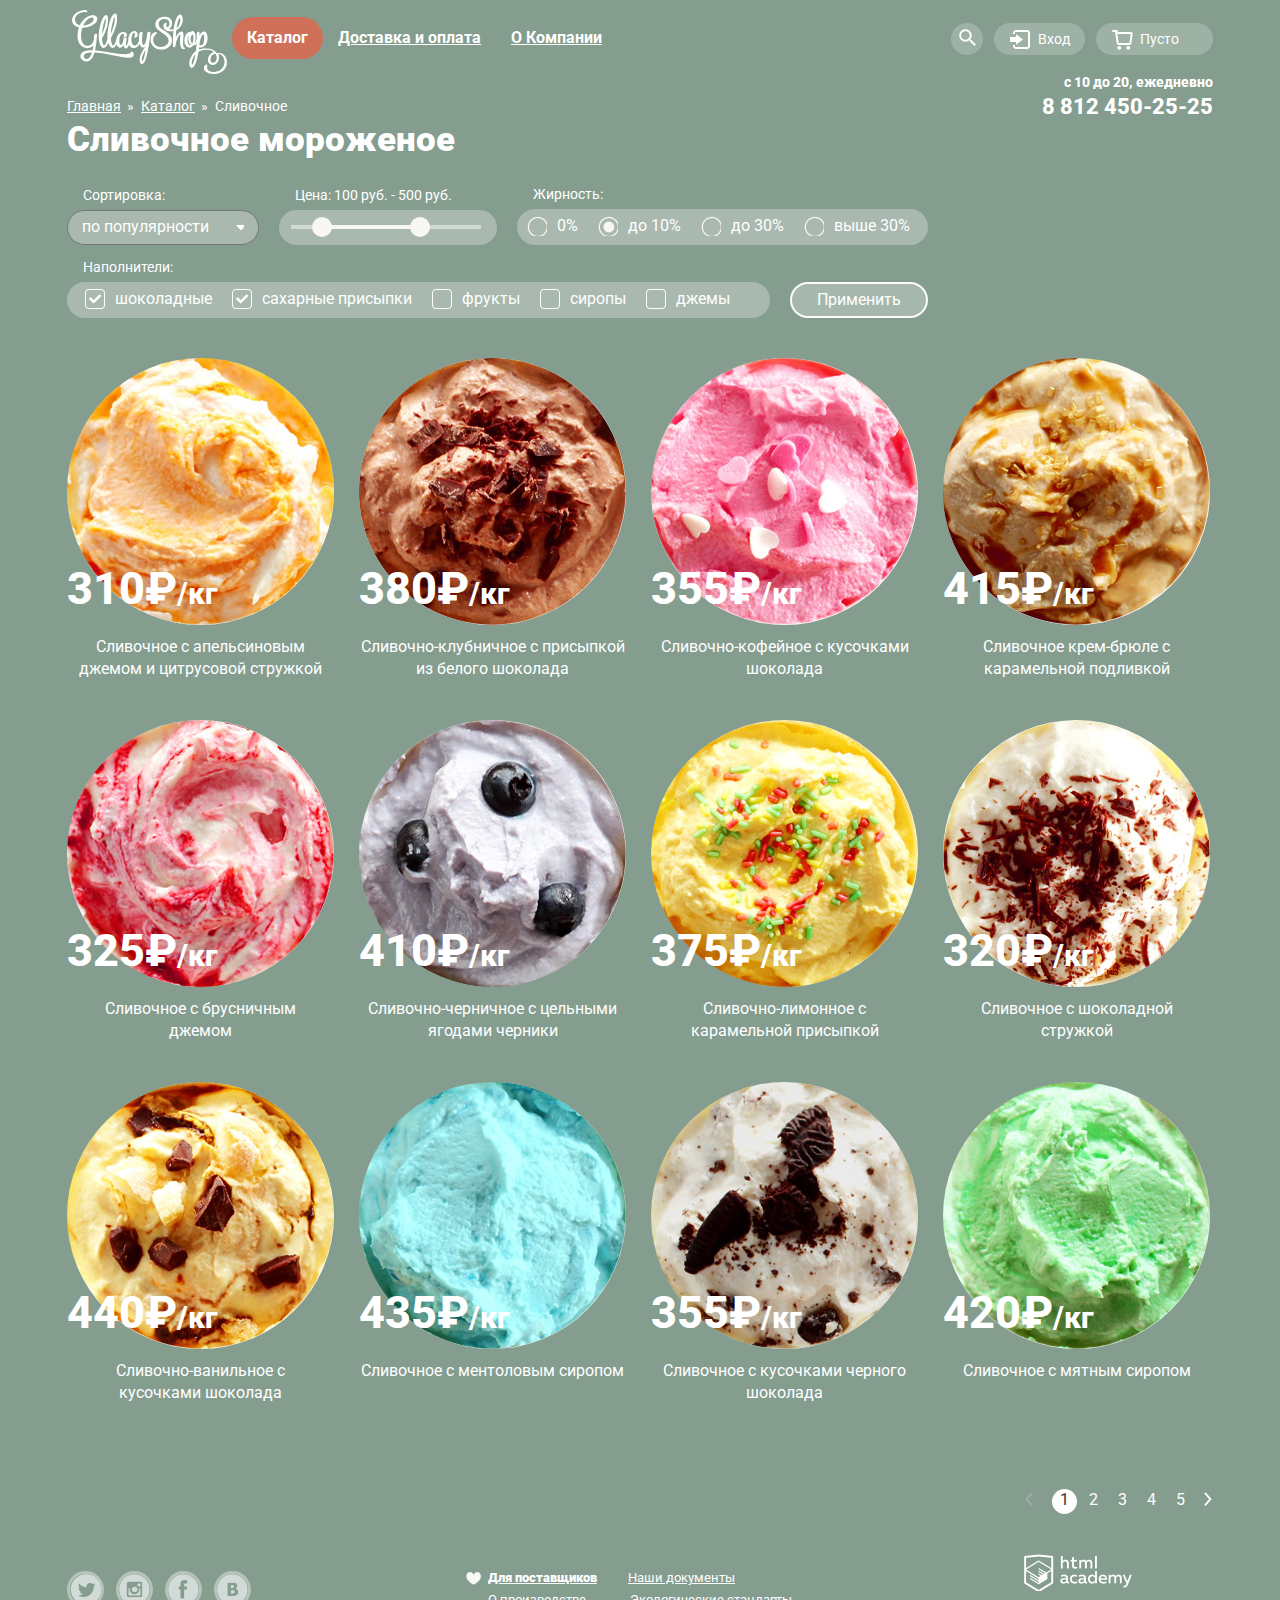
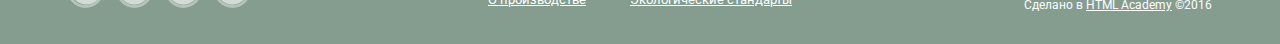
==== commit a3dd7a61: "update page" ====
--- a/catalog.html
+++ b/catalog.html
@@ -2,232 +2,367 @@
 <html lang="ru">
   <head>
     <meta charset="utf-8">
-    <title>HTML Academy: Нёрдс</title>
-    <link href='https://fonts.googleapis.com/css?family=Roboto:500,400&subset=latin,cyrillic' rel='stylesheet' type='text/css'>
+    <title>Gllacy Shop</title>
+    <link href="https://fonts.googleapis.com/css?family=Roboto:700,900,500&subset=latin,cyrillic" rel="stylesheet" type="text/css">
     <link rel="stylesheet" href="css/normalize.css">
-    <link rel="stylesheet" href="css/style.min.css">
+    <link rel="stylesheet" href="css/style.css">
   </head>
   <body>
-    <header class="main-header">
-      <div class="container clearfix">
-        <div class="header-block clearfix">
-          <div class="main-logo">
-            <a href="index.html">
-              <img src="img/main-logo.png" width="139" height="56" alt="Студия Nerds">
-            </a>
-          </div>
+    <div class="site-wrapper">
+      <div class="content-wrapper">
+        <header class="catalog-header clearfix">
+          <a href="index.html">
+            <img class="header-logo" src="img/main-logo.svg" alt="Gllacy Shop" width="154" height="64">
+          </a>
           <nav class="main-navigation">
-            <ul class="main-navigation-list">
-              <li>
-                <a href="index.html">Студия</a>
-              </li>
-              <li>
-                <a href="#">Клиенты</a>
-              </li>
-              <li>
-                <a class="active-link disabled" href="#">Магазин</a>
-              </li>
-              <li>
-                <a href="#">Контакты</a>
+            <ul class="topmenu">
+              <li>
+                <a class="current" href="catalog.html">Каталог</a>
+                <ul class="submenu">
+                  <li>
+                    <a href="#">Новинки</a>
+                  </li>
+                  <li>
+                    <a href="catalog.html">Сливочное</a>
+                  </li>
+                  <li>
+                    <a href="#">Щербеты</a>
+                  </li>
+                  <li>
+                    <a href="#">Фруктовый лед</a>
+                  </li>
+                  <li>
+                    <a href="#">Мелорин</a>
+                  </li>
+                </ul>
+              </li>
+              <li>
+                <a href="#">Доставка и оплата</a>
+              </li>
+              <li>
+                <a href="#">О Компании</a>
               </li>
             </ul>
           </nav>
-          <div class="cart">
-            <a class="icon-basket" href="#">Корзина
-            </a>
-          </div>
-        </div>
-        <p class="description-header">
-          Добро пожаловать в магазин готовых макетов
-        </p>
-      </div>
-    </header>
-    <main class="catalog-main">
-      <div class="choose container clearfix">
-        <div class="menu">
-          <form class="features-select" action="https://echo.htmlacademy.ru" method="post">
-            <fieldset class="features-select1">
-              <legend>Стоимость:</legend>
-              <div class="range-filter">
-                <div class="range-controls">
-                  <div class="scale">
-                    <div class="bar"></div>
-                  </div>
-                  <div class="toggle toggle-min"></div>
-                  <div class="toggle toggle-max"></div>
-                </div>
-                <div class="price-controls">
-                  <label class="min-price">ОТ<input name="min-price" type="text" value="0"></label>
-                  <label class="max-price">ДО<input name="max-price" type="text" value="15000"></label>
-                </div>
-              </div>
-            </fieldset>
-            <fieldset class="features-select2">
-              <legend>Сетка:</legend>
-              <div class="features-select-item">
-                <input id="adaptive" type="radio" name="type" value="adaptive" checked>
-                <label for="adaptive">Адаптивная</label>
-              </div>
-              <div class="features-select-item">
-                <input id="fixed" type="radio" name="type" value="fixed">
-                <label for="fixed">Фиксированная</label>
-              </div>
-              <div class="features-select-item">
-                <input id="rubber" type="radio" name="type" value="rubber">
-                <label for="rubber">Резиновая</label>
-              </div>
-            </fieldset>
-            <fieldset class="features-select3">
-              <legend>Особенности:</legend>
-              <div class="features-select-item">
-                <input id="slider" type="checkbox" name="features" value="slider" checked>
-                <label for="slider">Слайдер</label>
-              </div>
-              <div class="features-select-item">
-                <input id="features" type="checkbox" name="features" value="features">
-                <label for="features">Блок преимуществ</label>
-              </div>
-              <div class="features-select-item">
-                <input id="news" type="checkbox" name="features" value="news" checked>
-                <label for="news">Новости</label>
-              </div>
-              <div class="features-select-item">
-                <input id="gallery" type="checkbox" name="features" value="gallery">
-                <label for="gallery">Галерея</label>
-              </div>
-              <div class="features-select-item">
-                <input id="cart" type="checkbox" name="features" value="cart">
-                <label for="cart">Корзина</label>
-              </div>
-            </fieldset>
-            <button class="form-btn" type="submit">Показать</button>
-          </form>
-        </div>
-        <div class="shop clearfix">
-          <div class="sort clearfix">
-            <div class="sort-list-1">
-              <ul class="second-navigation-list">
-                <li>
-                  <span class="span-sort">Сортировать:</span>
-                </li>
-                <li>
-                  <a href="#" class="btn-sort">По цене</a>
-                </li>
-                <li>
-                  <a href="#" class="btn-sort">По типу</a>
-                </li>
-                <li>
-                  <a href="#" class="btn-sort">По функционалу</a>
-                </li>
-              </ul>
+          <div class="user-block-wrapper">
+            <div class="user-block">
+              <div class="user-block1">
+                <a class="user-block-item search" href="#">Поиск</a>
+                <div class="search-field">
+                  <form action="#" method="post">
+                    <input type="text" name="search" placeholder="Что ищем?">
+                </form>
+                </div>
+              </div>
+              <div class="user-block2 clearfix">
+                <a class="user-block-item login" href="#">Вход</a>
+                <div class="login-field">
+                  <form action="#" method="post">
+                    <input type="text" name="login" placeholder="Электронная почта">
+                    <input type="password" name="password" placeholder="Пароль">
+                  </form>
+                  <div class="login-btn">
+                    <a class="login-btn-enter" href="#">Войти</a>
+                  </div>
+                  <div class="login-links">
+                    <a href="#">Забыли пароль?</a>
+                    <a href="#">Новая регистрация</a>
+                  </div>
+                </div>
+              </div>
+              <div class="user-block3">
+                <a class="user-block-item cart" href="#">Пусто</a>
+                <div class="cart-field clearfix">
+                  <table>
+                    <tr>
+                      <td class="cell-1">
+                        <button type="button">Удалить</button>
+                      </td>
+                      <td class="cell-2">
+                        <img src="img/1.jpg" alt="Мороженое" width="33" height="33">
+                      </td>
+                      <td class="cell-3">Пломбир с апельсиновым джемом</td>
+                      <td class="cell-4">1,5 кг <span>х 200 руб.</span></td>
+                      <td class="cell-5">300 руб.</td>
+                    </tr>
+                    <tr>
+                      <td>
+                        <button type="button">Удалить</button>
+                      </td>
+                      <td>
+                        <img src="img/3.jpg" alt="Мороженое" width="33" height="33">
+                      </td>
+                      <td>Клубничный пломбир с присыпкой из белого шоколада</td>
+                      <td>1,5 кг <span>х 300 руб.</span></td>
+                      <td>450 руб.</td>
+                    </tr>
+                  </table>
+                  <p>Итого: 750 руб.</p>
+                  <a class="cart-btn" href="#">Оформить заказ</a>
+                </div>
+              </div>
             </div>
-            <div class="sort-list-2">
-              <a class="icon-down-dir" href="#"></a>
-              <a class="icon-up-dir" href="#"></a>
+            <div class="header-contacts">
+              <p>с 10 до 20, ежедневно<p>
+              <div>8 812 450-25-25</div>
             </div>
           </div>
-          <div class="catalog clearfix">
-            <article class="catalog-item">
-              <img src="img/aviator.jpg" width="240" height="240" alt="Aviator">
-              <div class="catalog-buy">
-                <a href="#" class="catalog-buy-header">Aviator</a>
-                <p>Одностраничный макет<br>с авторским дизайном</p>
-                <a href="#" class="btn-buy">8000 р.</a>
-              </div>
-            </article>
-            <article class="catalog-item">
-              <img src="img/sunset.jpg" width="240" height="240" alt="Sunset">
-              <div class="catalog-buy">
-                <a href="#" class="catalog-buy-header">Sunset</a>
-                <p>Интернет-магазин<br>с личным кабинетом</p>
-                <a href="#" class="btn-buy">10000 р.</a>
-              </div>
-            </article>
-            <article class="catalog-item">
-              <img src="img/forte.jpg" width="240" height="240" alt="Forte">
-              <div class="catalog-buy">
-                <a href="#" class="catalog-buy-header">Forte</a>
-                <p>Отличный макет<br>для личного блога</p>
-                <a href="#" class="btn-buy">5000 р.</a>
-              </div>
-            </article>
-            <article class="catalog-item">
-              <img src="img/marquee.jpg" width="240" height="240" alt="marquee">
-              <div class="catalog-buy">
-                <a href="#" class="catalog-buy-header">Modern organic thai</a>
-                <p>Сайт для ресторана<br>быстрого питания</p>
-                <a href="#" class="btn-buy">12000 р.</a>
-              </div>
-            </article>
-            <article class="catalog-item">
-              <img src="img/avenue.jpg" width="240" height="240" alt="Avenue">
-              <div class="catalog-buy">
-                <a href="#" class="catalog-buy-header">Avenue</a>
-                <p>Макет для блога<br>о путешествиях</p>
-                <a href="#" class="btn-buy">8000 р.</a>
-              </div>
-            </article>
-            <article class="catalog-item">
-              <img src="img/dovetail.jpg" width="240" height="240" alt="dovetail">
-              <div class="catalog-buy">
-                <a href="#" class="catalog-buy-header">Dovetail</a>
-                <p>Интернет магазин<br>с галереей товаров</p>
-                <a href="#" class="btn-buy">14000 р.</a>
-              </div>
-            </article>
+          <div class="breadcrumbs">
+            <a class="breadcrumbs-links" href="#">Главная</a>
+            <a class="breadcrumbs-links" href="#">Каталог</a>
+            <a class="disabled" href="#">Сливочное</a>
+          </div>
+        </header>
+        <main class="main-content">
+          <h1 class="main-content-header">Сливочное мороженое</h1>
+          <div class="filter clearfix">
+            <form class="features" action="https://echo.htmlacademy.ru" method="post">
+              <fieldset class="features-select">
+                <legend>Сортировка:</legend>
+                <select>
+                  <option>По популярности</option>
+                  <option>Сначала недорогие</option>
+                  <option>Сначала дорогие</option>
+                  <option> По жирности</option>
+                </select>
+              </fieldset>
+              <fieldset class="features-select">
+                <legend>Цена: 100 руб. - 500 руб.</legend>
+                <div class="range-filter">
+                  <div class="range-controls">
+                    <div class="scale">
+                      <div class="bar"></div>
+                    </div>
+                    <div class="toggle toggle-min"></div>
+                    <div class="toggle toggle-max"></div>
+                  </div>
+                </div>
+              </fieldset>
+              <fieldset class="features-select">
+                <legend>Жирность:</legend>
+                <div class="fat">
+                  <div class="features-select-item">
+                    <input id="fat1" type="radio" name="fat" value="0%">
+                    <label for="fat1">0%</label>
+                  </div>
+                  <div class="features-select-item">
+                    <input id="fat2" type="radio" name="fat" value="10%" checked>
+                    <label for="fat2">До 10%</label>
+                  </div>
+                  <div class="features-select-item">
+                    <input id="fat3" type="radio" name="fat" value="less 30%">
+                    <label for="fat3">до 30%</label>
+                  </div>
+                  <div class="features-select-item">
+                    <input id="fat4" type="radio" name="fat" value="more 30%">
+                    <label for="fat4">выше 30%</label>
+                  </div>
+                </div>
+              </fieldset>
+              <div class="fillers">
+                <fieldset class="features-select">
+                  <legend>Наполнители:</legend>
+                  <div class="fillers-area">
+                    <div class="features-select-item">
+                      <input id="fillers1" type="checkbox" name="fillers" value="chocolate" checked>
+                      <label for="fillers1">шоколадные</label>
+                    </div>
+                    <div class="features-select-item">
+                      <input id="fillers2" type="checkbox" name="fillers" value="sugar" checked>
+                      <label for="fillers2">сахарные присыпки</label>
+                    </div>
+                    <div class="features-select-item">
+                      <input id="fillers3" type="checkbox" name="fillers" value="fruit">
+                      <label for="fillers3">фрукты</label>
+                    </div>
+                    <div class="features-select-item">
+                      <input id="fillers4" type="checkbox" name="fillers" value="syrup">
+                      <label for="fillers4">сиропы</label>
+                    </div>
+                    <div class="features-select-item">
+                      <input id="fillers5" type="checkbox" name="fillers" value="jam">
+                      <label for="fillers5">джемы</label>
+                    </div>
+                  </div>
+                </fieldset>
+                <input class="btn features-select" type="submit" value="Применить">
+              </div>
+            </form>
+          </div>
+          <div class="catalog">
+            <div class="ice-cream">
+              <div class="ice-cream-item">
+                <div>
+                  <img src="img/1.jpg" alt="Мороженое" width="267" height="267">
+                  <p class="ice-cream-paragraph"><span>310&#8381;</span>/кг</p>
+                </div>
+                <div class="ice-cream-links">
+                  <a href="#">Сливочное с апельсиновым джемом и цитрусовой стружкой</a>
+                  <a class="btn-hidden" href="#">Быстрый просмотр</a>
+                </div>
+              </div>
+              <div class="ice-cream-item">
+                <div>
+                  <img src="img/2.jpg" alt="Мороженое" width="267" height="267">
+                  <p class="ice-cream-paragraph"><span>380&#8381;</span>/кг</p>
+                </div>
+                <div class="ice-cream-links">
+                <a href="#">Сливочно-клубничное с присыпкой из белого шоколада</a>
+                <a class="btn-hidden" href="#">Быстрый просмотр</a>
+              </div>
+              </div>
+              <div class="ice-cream-item">
+                <div>
+                  <img src="img/3.jpg" alt="Мороженое" width="267" height="267">
+                  <p class="ice-cream-paragraph"><span>355&#8381;</span>/кг</p>
+                </div>
+                <div class="ice-cream-links">
+                <a href="#">Сливочно-кофейное с кусочками шоколада</a>
+                <a class="btn-hidden" href="#">Быстрый просмотр</a>
+              </div>
+              </div>
+              <div class="ice-cream-item">
+                <div>
+                  <img src="img/4.jpg" alt="Мороженое" width="267" height="267">
+                  <p class="ice-cream-paragraph"><span>415&#8381;</span>/кг</p>
+                </div>
+                <div class="ice-cream-links">
+                <a href="#">Сливочное крем-брюле с карамельной подливкой</a>
+                <a class="btn-hidden" href="#">Быстрый просмотр</a>
+              </div>
+              </div>
+              <div class="ice-cream-item">
+                <div>
+                  <img src="img/5.jpg" alt="Мороженое" width="267" height="267">
+                  <p class="ice-cream-paragraph"><span>325&#8381;</span>/кг</p>
+                </div>
+                <div class="ice-cream-links">
+                <a href="#">Сливочное с брусничным<br>джемом</a>
+                <a class="btn-hidden" href="#">Быстрый просмотр</a>
+              </div>
+              </div>
+              <div class="ice-cream-item">
+                <div>
+                  <img src="img/6.jpg" alt="Мороженое" width="267" height="267">
+                  <p class="ice-cream-paragraph"><span>410&#8381;</span>/кг</p>
+                </div>
+                <div class="ice-cream-links">
+                <a href="#">Сливочно-черничное с цельными ягодами черники</a>
+                <a class="btn-hidden" href="#">Быстрый просмотр</a>
+              </div>
+              </div>
+              <div class="ice-cream-item">
+                <div>
+                  <img src="img/7.jpg" alt="Мороженое" width="267" height="267">
+                  <p class="ice-cream-paragraph"><span>375&#8381;</span>/кг</p>
+                </div>
+                <div class="ice-cream-links">
+                <a href="#">Сливочно-лимонное с карамельной присыпкой</a>
+                <a class="btn-hidden" href="#">Быстрый просмотр</a>
+              </div>
+              </div>
+              <div class="ice-cream-item">
+                <div>
+                  <img src="img/8.jpg" alt="Мороженое" width="267" height="267">
+                  <p class="ice-cream-paragraph"><span>320&#8381;</span>/кг</p>
+                </div>
+                <div class="ice-cream-links">
+                <a href="#">Сливочное с шоколадной стружкой</a>
+                <a class="btn-hidden" href="#">Быстрый просмотр</a>
+              </div>
+              </div>
+              <div class="ice-cream-item">
+                <div>
+                  <img src="img/9.jpg" alt="Мороженое" width="267" height="267">
+                  <p class="ice-cream-paragraph"><span>440&#8381;</span>/кг</p>
+                </div>
+                <div class="ice-cream-links">
+                <a href="#">Сливочно-ванильное с<br>кусочками шоколада</a>
+                <a class="btn-hidden" href="#">Быстрый просмотр</a>
+              </div>
+              </div>
+              <div class="ice-cream-item">
+                <div>
+                  <img src="img/10.jpg" alt="Мороженое" width="267" height="267">
+                  <p class="ice-cream-paragraph"><span>435&#8381;</span>/кг</p>
+                </div>
+                <div class="ice-cream-links">
+                <a href="#">Сливочное с ментоловым сиропом</a>
+                <a class="btn-hidden" href="#">Быстрый просмотр</a>
+              </div>
+              </div>
+              <div class="ice-cream-item">
+                <div>
+                  <img src="img/11.jpg" alt="Мороженое" width="267" height="267">
+                  <p class="ice-cream-paragraph"><span>355&#8381;</span>/кг</p>
+                </div>
+                <div class="ice-cream-links">
+                <a href="#">Сливочное с кусочками черного шоколада</a>
+                <a class="btn-hidden" href="#">Быстрый просмотр</a>
+              </div>
+              </div>
+              <div class="ice-cream-item">
+                <div>
+                  <img src="img/12.jpg" alt="Мороженое" width="267" height="267">
+                  <p class="ice-cream-paragraph"><span>420&#8381;</span>/кг</p>
+                </div>
+                <div class="ice-cream-links">
+                <a href="#">Сливочное с мятным сиропом</a>
+                <a class="btn-hidden" href="#">Быстрый просмотр</a>
+              </div>
+              </div>
+            </div>
             <div class="pages">
-              <span class="pages-btn active">1</span>
+              <a class="pages-btn prev" href="#">prev</a>
+              <a class="pages-btn first" href="#">1</a>
               <a class="pages-btn" href="#">2</a>
               <a class="pages-btn" href="#">3</a>
-              <a class="pages-btn" href="#">Следующая</a>
+              <a class="pages-btn" href="#">4</a>
+              <a class="pages-btn" href="#">5</a>
+              <a class="pages-btn next" href="#">next</a>
             </div>
           </div>
-        </div>
+        </main>
+        <footer class="main-footer clearfix">
+          <div class="footer-social">
+            <ul>
+              <li>
+                <a class="social social-twitter" href="#">Twitter</a>
+              </li>
+              <li>
+                <a class="social social-instagram" href="#">Instagram</a>
+              </li>
+              <li>
+                <a class="social social-facebook" href="#">Facebook</a>
+              </li>
+              <li>
+                <a class="social social-vk" href="#">В Контакте</a>
+              </li>
+            </ul>
+          </div>
+          <div class="footer-documents">
+            <ul>
+              <li class="heart">
+                <a href="#">Для поставщиков</a>
+              </li>
+              <li>
+                <a href="#">Наши документы</a>
+              </li>
+              <li>
+                <a href="#">О производстве</a>
+              </li>
+              <li>
+                <a href="#">Экологические стандарты</a>
+              </li>
+            </ul>
+          </div>
+          <div class="footer-copyright">
+            <img src="img/htmlacademy-logo.png" alt="HTML Academy" width="108" height="37">
+            <p>Сделано в <a href="https://htmlacademy.ru/">HTML Academy</a> &#169;2016</p>
+          </div>
+        </footer>
       </div>
-    </main>
-    <footer class="main-footer">
-      <div class="map">
-        <iframe src="https://www.google.com/maps/embed?pb=!1m18!1m12!1m3!1d1998.5989424124054!2d30.320894616195037!3d59.9387968690478!2m3!1f0!2f0!3f0!3m2!1i1024!2i768!4f13.1!3m3!1m2!1s0x4696310fca5ba729%3A0xea9c53d4493c879f!2z0JHQvtC70YzRiNCw0Y8g0JrQvtC90Y7RiNC10L3QvdCw0Y8g0YPQuy4sIDE5LCDQodCw0L3QutGCLdCf0LXRgtC10YDQsdGD0YDQsywgMTkxMTg2!5e0!3m2!1sru!2sru!4v1456318989151" allowfullscreen></iframe>
-          <section class="map-contacts">
-            <b class="map-contacts-header">Nёrds Design Studio</b>
-            <p class="map-contacts-paragraph">
-              191186, Санкт-Петербург,<br>
-              ул. Б. Конюшенная, д.19/8
-            </p>
-            <p class="map-contacts-paragraph">тел. +7 (812) 275-75-75</p>
-            <a href="form.html" class="btn-contacts">Напишите нам</a>
-          </section>
-        </div>
-      <div class="container clearfix">
-        <div class="footer-social">
-          <a class="social-btn social-btn-vk" href="#">Вконтакте</a>
-          <a class="social-btn social-btn-fb" href="#">Фейсбук</a>
-          <a class="social-btn social-btn-inst" href="#">Инстаграм</a>
-        </div>
-        <div class="discont">
-            <p class="discont-paragraph1">Давайте дружить, это выгодно!</p>
-            <p class="discont-paragraph2">Скидка 10% для друзей из социальных сетей.</p>
-        </div>
-      </div>
-    </footer>
-    <div class="modal-window">
-      <button class="modal-window-close" type="button" title="Закрыть"></button>
-      <form class="modal-form" action="https://echo.htmlacademy.ru" method="post">
-        <div class="modal-text clearfix">
-          <div class="modal-text-name">
-            <label for="name">Ваше имя:</label>
-            <input type="text" name="name" id="name" placeholder="Представьтесь, пожалуйста">
-          </div>
-          <div class="modal-text-e-mail">
-            <label for="e-mail">Ваш e-mail:</label>
-            <input type="text" name="e-mail" id="e-mail" placeholder="Для отправки ответа">
-          </div>
-        </div>
-        <label for="feedback">Текст письма:</label>
-        <textarea name="feedback" id="feedback" placeholder="В свободной форме"></textarea>
-        <button class="btn-modal" type="submit">Отправить</button>
-      </form>
     </div>
-    <script src="js/scripts.min.js"></script>
+    <script src="js/scripts.js"></script>
   </body>
 </html>
--- a/css/style.css
+++ b/css/style.css
@@ -0,0 +1,1880 @@
+body {
+  font-size: 16px;
+  line-height: 22px;
+  font-family: "Roboto", "Arial", sans-serif;
+
+  background-color: #849d8f;
+}
+
+body > input[type="radio"] {
+  display: none;
+}
+
+/*=====Sprite=====*/
+.sprite {
+  display: block;
+
+  background-image: url("../img/sprite.png");
+  background-repeat: no-repeat;
+}
+
+.sprite-checkbox-off {
+  width: 20px;
+  height: 20px;
+
+  background-position: -10px -10px;
+}
+
+.sprite-checkbox-on {
+  width: 20px;
+  height: 20px;
+
+  background-position: -10px -50px;
+}
+
+.sprite-icon-cart {
+  width: 21px;
+  height: 20px;
+
+  background-position: -10px -90px;
+}
+
+.sprite-icon-cow {
+  width: 47px;
+  height: 47px;
+
+  background-position: -10px -130px;
+}
+
+.sprite-icon-fb {
+  width: 31px;
+  height: 31px;
+
+  background-position: -10px -197px;
+}
+
+.sprite-icon-heart {
+  width: 15px;
+  height: 13px;
+
+  background-position: -10px -248px;
+}
+
+.sprite-icon-ice-cream {
+  width: 47px;
+  height: 47px;
+
+  background-position: -10px -281px;
+}
+
+.sprite-icon-instagram {
+  width: 31px;
+  height: 31px;
+
+  background-position: -10px -348px;
+}
+
+.sprite-icon-leaf {
+  width: 47px;
+  height: 47px;
+
+  background-position: -10px -399px;
+}
+
+.sprite-icon-login {
+  width: 20px;
+  height: 19px;
+
+  background-position: -10px -466px;
+}
+
+.sprite-icon-search {
+  width: 17px;
+  height: 17px;
+
+  background-position: -10px -505px;
+}
+
+.sprite-icon-thermometer {
+  width: 47px;
+  height: 47px;
+
+  background-position: -10px -542px;
+}
+
+.sprite-icon-twitter {
+  width: 31px;
+  height: 31px;
+
+  background-position: -10px -609px;
+}
+
+.sprite-icon-vk {
+  width: 31px;
+  height: 31px;
+
+  background-position: -10px -660px;
+}
+
+.sprite-radio-off {
+  width: 20px;
+  height: 20px;
+
+  background-position: -10px -711px;
+}
+
+.sprite-radio-on {
+  width: 20px;
+  height: 20px;
+
+  background-position: -10px -751px;
+}
+
+.sprite {
+  display: block;
+
+  background-image: url("../img/hover-sprite.png");
+  background-repeat: no-repeat;
+}
+
+.sprite-hover-cart {
+  width: 21px;
+  height: 20px;
+
+  background-position: -10px -10px;
+}
+
+.sprite-hover-login {
+  width: 20px;
+  height: 19px;
+
+  background-position: -10px -50px;
+}
+
+.sprite-hover-search {
+  width: 17px;
+  height: 17px;
+
+  background-position: -10px -89px;
+}
+
+.site-wrapper {
+  background-repeat: no-repeat;
+  background-position: top center;
+
+  -webkit-transition: background-image 0.5s ease, background-color 0.5s ease;
+          transition: background-image 0.5s ease, background-color 0.5s ease;
+}
+
+.site-wrapper:before,
+.site-wrapper:after {
+  content: "";
+
+  visibility: hidden;
+}
+
+.site-wrapper:before,
+.site-wrapper:after {
+  background-image: url("../img/slide-picture1.png");
+}
+
+.site-wrapper:after {
+  background-image: url("../img/slide-picture2.png");
+}
+
+.content-wrapper {
+  min-width: 860px;
+  max-width: 1146px;
+  margin: 0 auto;
+  padding: 0 27px;
+}
+
+.clearfix::after {
+  content: "";
+
+  display: table;
+  clear: both;
+}
+
+/*=====Slider=====*/
+.slider {
+  position: relative;
+
+  padding-top: 270px;
+
+  text-align: center;
+  color: #ffffff;
+}
+
+.slide {
+  display: none;
+}
+
+.slide-title {
+  width: 700px;
+  margin: 0 auto;
+  margin-bottom: 30px;
+
+  font-weight: 900;
+  font-size: 60px;
+  line-height: 60.35px;
+}
+
+.slide-btn {
+  display: inline-block;
+  margin-bottom: 43px;
+  padding: 0 45px;
+
+  font-weight: 600;
+  font-size: 31.48px;
+  line-height: 62.93px;
+  vertical-align: top;
+  color: #ffffff;
+  text-decoration: none;
+  text-shadow: 0 2px 5px rgba(160, 32, 11, 0.76);
+
+  background: #f26843;
+  background: -webkit-linear-gradient(top, #f26843 0%, #e74a35 100%);
+  background:         linear-gradient(to bottom, #f26843 0%, #e74a35 100%);
+  border-radius: 100px;
+  box-shadow: 0 2px 2px rgba(172, 16, 0, 0.64);
+}
+
+.slide-btn:hover {
+  background: -webkit-linear-gradient(top, #f58669 0%, #ec6f5e 100%);
+  background:         linear-gradient(to bottom, #f58669 0%, #ec6f5e 100%);
+  box-shadow: 0 2px 2px rgba(172, 16, 0, 1);
+}
+
+.slide-btn:active {
+  background: -webkit-linear-gradient(top, #d84732 0%, #e1613e 100%);
+  background:         linear-gradient(to bottom, #d84732 0%, #e1613e 100%);
+  box-shadow: inset 0 2px 2px rgba(172, 16, 0, 1);
+}
+
+.slider-controls {
+  position: absolute;
+  bottom: 62px;
+  left: 0;
+  z-index: 20;
+
+  font-size: 0;
+}
+
+.slider-controls label {
+  display: inline-block;
+  width: 17px;
+  height: 17px;
+  margin-right: 8px;
+
+  vertical-align: top;
+
+  background-color: transparent;
+  border: 2px solid #ffffff;
+  border-radius: 50%;
+  cursor: pointer;
+}
+
+#btn-1:checked ~ .site-wrapper #slide1,
+#btn-2:checked ~ .site-wrapper #slide2,
+#btn-3:checked ~ .site-wrapper #slide3 {
+  display: block;
+}
+
+#btn-1:checked ~ .site-wrapper {
+  background-color: #849d8f;
+  background-image: url("../img/slide-picture1.png");
+}
+
+#btn-2:checked ~ .site-wrapper {
+  background-color: #8996a6;
+  background-image: url("../img/slide-picture2.png");
+}
+
+#btn-3:checked ~ .site-wrapper {
+  background-color: #9d8b84;
+  background-image: url("../img/slide-picture3.png");
+}
+
+#btn-1:checked ~ .site-wrapper label[for="btn-1"],
+#btn-2:checked ~ .site-wrapper label[for="btn-2"],
+#btn-3:checked ~ .site-wrapper label[for="btn-3"] {
+  background-color: #ffffff;
+}
+
+/*=====Header=====*/
+.header-logo {
+  float: left;
+  width: 165px;
+  padding-top: 10px;
+}
+
+.main-navigation {
+  float: left;
+  width: 600px;
+  padding-top: 17px;
+}
+
+.main-navigation ul {
+  position: relative;
+
+  padding: 0;
+
+  list-style: none;
+  font-size: 0;
+}
+
+.main-navigation > ul > li {
+  position: relative;
+
+  display: inline-block;
+  padding-bottom: 10px;
+
+  font-size: 16px;
+  line-height: 22px;
+  vertical-align: top;
+}
+
+.main-navigation > ul > li > a {
+  display: block;
+  padding: 10px 15px;
+
+  font-weight: bold;
+  font-size: 16px;
+  color: #ffffff;
+}
+
+.main-navigation > ul > li > a:hover {
+  color: #343434;
+  text-decoration: none;
+
+  background-color: #f7f6f3;
+  border-radius: 30px;
+}
+
+.topmenu .submenu {
+  position: absolute;
+  top: 43px;
+  left: -8px;
+  z-index: 20;
+
+  display: none;
+  width: 144px;
+  margin: 0;
+
+  background-color: #f8f7f4;
+  border-radius: 5px;
+}
+
+.topmenu li:hover .submenu {
+  display: block;
+}
+
+ul.submenu {
+  padding: 0;
+}
+
+.submenu li {
+  display: block;
+  margin: 0;
+
+  font-size: 14px;
+  line-height: 19px;
+
+  border-radius: 5px;
+}
+
+.submenu li:hover {
+  background-color: #fbded9;
+}
+
+.submenu a {
+  display: block;
+  padding-top: 8px;
+  padding-bottom: 8px;
+  padding-left: 20px;
+
+  font-weight: 500;
+  font-size: 14px;
+  line-height: 19px;
+  color: #343434;
+  text-decoration: none;
+}
+
+.submenu li:first-child a {
+  font-weight: 900;
+}
+
+.submenu li:first-child::after {
+  content: "";
+  position: absolute;
+  top: 35px;
+  left: 6px;
+
+  display: block;
+  width: 128px;
+  height: 1px;
+
+  background-color: rgba(52, 52, 52, 0.2);
+}
+
+.user-block-wrapper {
+  float: right;
+  width: 290px;
+  padding-top: 23px;
+}
+
+.user-block {
+  margin-bottom: 12px;
+  padding-left: 28px;
+
+  font-size: 0;
+}
+
+.user-block > div {
+  display: inline-block;
+
+  font-size: 14px;
+  vertical-align: top;
+}
+
+.user-block-item {
+  display: block;
+
+  color: #ffffff;
+  text-decoration: none;
+}
+
+.user-block1 {
+  position: relative;
+
+  padding-bottom: 3px;
+}
+
+.user-block2 {
+  position: relative;
+
+  padding-bottom: 3px;
+}
+
+.user-block3 {
+  position: relative;
+
+  padding-bottom: 4px;
+}
+
+.search {
+  display: block;
+  width: 32px;
+  height: 32px;
+  margin-right: 11px;
+
+  font-size: 0;
+
+  background-color: #9db1a5;
+  background-image: url("../img/sprite.png");
+  background-repeat: no-repeat;
+  background-position: -2px -499px;
+  border-radius: 50%;
+}
+
+.search:hover {
+  background-color: #f8f7f4;
+  background-image: url("../img/hover-sprite.png");
+  background-repeat: no-repeat;
+  background-position: -3px -82px;
+}
+
+.login {
+  width: 75px;
+  height: 27px;
+  margin-right: 11px;
+  padding-top: 5px;
+  padding-left: 16px;
+
+  background-color: #9db1a5;
+  border-radius: 30px;
+}
+
+.login:hover {
+  color: #323232;
+
+  background-color: #f8f7f4;
+}
+
+.login::before {
+  content: "";
+
+  display: inline-block;
+  width: 20px;
+  height: 20px;
+  margin-right: 8px;
+
+  vertical-align: middle;
+
+  background-image: url("../img/sprite.png");
+  background-repeat: no-repeat;
+  background-position: -10px -466px;
+}
+
+.login:hover::before {
+  background-image: url("../img/hover-sprite.png");
+  background-repeat: no-repeat;
+  background-position: -10px -50px;
+}
+
+.cart {
+  width: 101px;
+  height: 27px;
+  padding-top: 5px;
+  padding-left: 16px;
+
+  background-color: #9db1a5;
+  border-radius: 30px;
+}
+
+.cart:hover {
+  color: #323232;
+
+  background-color: #f8f7f4;
+}
+
+.cart::before {
+  content: "";
+
+  display: inline-block;
+  width: 21px;
+  height: 20px;
+  margin-right: 7px;
+
+  vertical-align: middle;
+
+  background-image: url("../img/sprite.png");
+  background-repeat: no-repeat;
+  background-position: -10px -90px;
+}
+
+.cart:hover::before {
+  background-image: url("../img/hover-sprite.png");
+  background-repeat: no-repeat;
+  background-position: -10px -10px;
+}
+
+.search-field {
+  position: absolute;
+  top: 35px;
+  left: -308px;
+
+  display: none;
+  padding: 14px;
+
+  background-color: #f8f7f4;
+  border-radius: 5px;
+}
+
+.user-block1:hover .search-field {
+  display: block;
+}
+
+.search-field input[type="text"] {
+  display: block;
+  width: 290px;
+  height: 37px;
+  padding: 0 8px;
+
+  border-radius: 5px;
+}
+
+.login-field {
+  position: absolute;
+  top: 35px;
+  left: -179px;
+  z-index: 20;
+
+  display: none;
+  padding: 14px;
+  padding-top: 22px;
+  padding-bottom: 12px;
+
+  background-color: #f8f7f4;
+  border-radius: 5px;
+}
+
+.user-block2:hover .login-field {
+  display: block;
+}
+
+.login-field input[type="text"],
+input[type="password"] {
+  display: block;
+  width: 215px;
+  height: 37px;
+  padding: 0 8px;
+  padding-left: 15px;
+
+  border-radius: 5px;
+}
+
+.login-field input[type="text"] {
+  margin-bottom: 7px;
+}
+
+.login-btn {
+  float: left;
+  width: 105px;
+  margin-right: 17px;
+}
+
+.login-btn-enter {
+  display: inline-block;
+  margin-top: 13px;
+  padding: 5px 30px;
+
+  font-size: 15px;
+  line-height: 24.3px;
+  vertical-align: top;
+  color: #ffffff;
+  text-decoration: none;
+  text-shadow: 0 2px 5px rgba(160, 32, 11, 0.76);
+
+  background: #f26843;
+  background: -webkit-linear-gradient(top, #f26843 0%, #e74a35 100%);
+  background:         linear-gradient(to bottom, #f26843 0%, #e74a35 100%);
+  border-radius: 100px;
+  box-shadow: 0 2px 2px rgba(172, 16, 0, 0.64);
+}
+
+.login-btn-enter:hover {
+  background: -webkit-linear-gradient(top, #f58669 0%, #ec6f5e 100%);
+  background:         linear-gradient(to bottom, #f58669 0%, #ec6f5e 100%);
+  box-shadow: 0 2px 2px rgba(172, 16, 0, 1);
+}
+
+.login-btn-enter:active {
+  background: -webkit-linear-gradient(top, #d84732 0%, #e1613e 100%);
+  background:         linear-gradient(to bottom, #d84732 0%, #e1613e 100%);
+  box-shadow: inset 0 2px 2px rgba(172, 16, 0, 1);
+}
+
+.login-links {
+  float: right;
+  width: 120px;
+  padding-top: 10px;
+
+  font-size: 13px;
+  line-height: 22.3px;
+}
+
+.login-links a {
+  color: #333333;
+}
+
+.cart-field {
+  position: absolute;
+  top: 36px;
+  left: -422px;
+  z-index: 20;
+
+  display: none;
+  padding: 20px 15px;
+  padding-top: 13px;
+
+  background-color: #f8f7f4;
+  border-radius: 5px;
+}
+
+.user-block3:hover .cart-field {
+  display: block;
+}
+
+.cart-field table {
+  height: 123px;
+  margin-bottom: 15px;
+
+  border-collapse: collapse;
+  font-size: 13px;
+  line-height: 14px;
+  color: #333333;
+
+  border-bottom: 1px solid #cacac7;
+}
+
+td {
+  padding: 7px 5px;
+}
+
+.cell-1 {
+  width: 10px;
+}
+
+.cell-2 {
+  width: 36px;
+}
+
+.cell-3 {
+  width: 253px;
+}
+
+.cell-4 {
+  width: 132px;
+  padding-left: 6px;
+}
+
+.cell-5 {
+  width: 67px;
+}
+
+.cart-field table span {
+  color: #808080;
+}
+
+.cart-field button {
+  position: relative;
+
+  font-size: 0;
+
+  background-color: #f8f7f4;
+  border: 0;
+  outline: 0;
+}
+
+.cart-field button::before {
+  content: "";
+  position: absolute;
+  top: 0;
+  left: 0;
+
+  width: 1px;
+  height: 14px;
+
+  background-color: #3e3e3e;
+  -webkit-transform: rotate(45deg);
+          transform: rotate(45deg);
+}
+
+.cart-field button::after {
+  content: "";
+  position: absolute;
+  top: 0;
+  left: 0;
+
+  width: 1px;
+  height: 14px;
+
+  background-color: #3e3e3e;
+  -webkit-transform: rotate(-45deg);
+          transform: rotate(-45deg);
+}
+
+.cart-field img {
+  border-radius: 50%;
+}
+
+.cart-field p {
+  margin: 0;
+  padding-right: 9px;
+
+  font-weight: 900;
+  font-size: 15px;
+  line-height: 20px;
+  text-align: right;
+  color: #333333;
+}
+
+.cart-field a {
+  float: right;
+}
+
+.cart-btn {
+  display: inline-block;
+  margin-top: 13px;
+  padding: 5px 21px;
+
+  font-size: 15px;
+  line-height: 24.3px;
+  vertical-align: top;
+  color: #ffffff;
+  text-decoration: none;
+  text-shadow: 0 2px 5px rgba(160, 32, 11, 0.76);
+
+  background: #f26843;
+  background: -webkit-linear-gradient(top, #f26843 0%, #e74a35 100%);
+  background:         linear-gradient(to bottom, #f26843 0%, #e74a35 100%);
+  border-radius: 100px;
+  box-shadow: 0 2px 2px rgba(172, 16, 0, 0.64);
+}
+
+.cart-btn:hover {
+  background: -webkit-linear-gradient(top, #f58669 0%, #ec6f5e 100%);
+  background:         linear-gradient(to bottom, #f58669 0%, #ec6f5e 100%);
+  box-shadow: 0 2px 2px rgba(172, 16, 0, 1);
+}
+
+.cart-btn:active {
+  background: -webkit-linear-gradient(top, #d84732 0%, #e1613e 100%);
+  background:         linear-gradient(to bottom, #d84732 0%, #e1613e 100%);
+  box-shadow: inset 0 2px 2px rgba(172, 16, 0, 1);
+}
+
+.header-contacts {
+  text-align: right;
+}
+
+.header-contacts > p {
+  margin: 0;
+
+  font-weight: 800;
+  font-size: 14px;
+  line-height: 22px;
+  color: #ffffff;
+}
+
+.header-contacts > div {
+  font-weight: 800;
+  font-size: 22px;
+  line-height: 27px;
+  color: #ffffff;
+}
+
+/*=====Main=====*/
+.main-content {
+  margin-bottom: 40px;
+}
+
+.action {
+  margin-bottom: 40px;
+}
+
+.action-item {
+  float: left;
+  width: 560px;
+  min-height: 229px;
+  margin-right: 25px;
+}
+
+.action-item:last-child {
+  margin-right: 0;
+}
+
+.action-header {
+  margin: 0;
+  padding-top: 24px;
+  padding-left: 17px;
+
+  font-size: 35px;
+  color: #ffffff;
+}
+
+.action-paragraph {
+  margin: 0;
+  margin-top: 25px;
+  margin-left: 18px;
+
+  font-size: 18px;
+  color: #ffffff;
+}
+
+.action-btn {
+  display: inline-block;
+  margin-top: 45px;
+  margin-left: 371px;
+  padding: 11px 24px;
+
+  font-weight: 600;
+  font-size: 18px;
+  line-height: 22px;
+  vertical-align: top;
+  color: #ffffff;
+  text-decoration: none;
+  text-shadow: 0 2px 5px rgba(160, 32, 11, 0.76);
+
+  background: #f26843;
+  background: -webkit-linear-gradient(top, #f26843 0%, #e74a35 100%);
+  background:         linear-gradient(to bottom, #f26843 0%, #e74a35 100%);
+  border-radius: 100px;
+  box-shadow: 0 2px 2px rgba(172, 16, 0, 0.64);
+}
+
+.action-btn:hover {
+  background: -webkit-linear-gradient(top, #f58669 0%, #ec6f5e 100%);
+  background:         linear-gradient(to bottom, #f58669 0%, #ec6f5e 100%);
+  box-shadow: 0 2px 2px rgba(172, 16, 0, 1);
+}
+
+.action-btn:active {
+  background: -webkit-linear-gradient(top, #d84732 0%, #e1613e 100%);
+  background:         linear-gradient(to bottom, #d84732 0%, #e1613e 100%);
+  box-shadow: inset 0 2px 2px rgba(172, 16, 0, 1);
+}
+
+.action-btn1 {
+  display: inline-block;
+  margin-top: 39px;
+  margin-left: 348px;
+  padding: 11px 24px;
+
+  font-weight: 600;
+  font-size: 18px;
+  line-height: 22px;
+  vertical-align: top;
+  color: #ffffff;
+  text-decoration: none;
+  text-shadow: 0 2px 5px rgba(160, 32, 11, 0.76);
+
+  background: #f26843;
+  background: -webkit-linear-gradient(top, #f26843 0%, #e74a35 100%);
+  background:         linear-gradient(to bottom, #f26843 0%, #e74a35 100%);
+  border-radius: 100px;
+  box-shadow: 0 2px 2px rgba(172, 16, 0, 0.64);
+}
+
+.action-btn1:hover {
+  background: -webkit-linear-gradient(top, #f58669 0%, #ec6f5e 100%);
+  background:         linear-gradient(to bottom, #f58669 0%, #ec6f5e 100%);
+  box-shadow: 0 2px 2px rgba(172, 16, 0, 1);
+}
+
+.action-btn1:active {
+  background: -webkit-linear-gradient(top, #d84732 0%, #e1613e 100%);
+  background:         linear-gradient(to bottom, #d84732 0%, #e1613e 100%);
+  box-shadow: inset 0 2px 2px rgba(172, 16, 0, 1);
+}
+
+.background-raspberry {
+  background-image: url("../img/raspberry-background.png");
+  background-repeat: no-repeat;
+}
+
+.background-chocolate {
+  background-image: url("../img/chocolate-background.png");
+  background-repeat: no-repeat;
+}
+
+.ice-cream {
+  /*margin-bottom: 38px;*/
+  position: relative;
+
+  font-size: 0;
+}
+
+.ice-cream-item {
+  position: relative;
+
+  display: inline-block;
+  width: 267px;
+  margin-right: 25px;
+  margin-bottom: 40px;
+
+  font-size: 16px;
+  line-height: 22px;
+  vertical-align: top;
+  /*padding-bottom: 82px;*/
+}
+
+.ice-cream-item:nth-child(4n) {
+  margin-right: 0;
+}
+
+.ice-cream-item:hover::after {
+  content: "";
+  position: absolute;
+  top: -6px;
+  left: -4px;
+
+  display: block;
+  width: 278px;
+  height: 406px;
+
+  background-color: #a7b8ad;
+  border-radius: 5px;
+  opacity: 0.3;
+}
+
+.ice-cream-item:hover .btn-hidden {
+  display: block;
+}
+
+.ice-cream-hit {
+  margin-bottom: 7px;
+}
+
+.ice-cream-hit::before {
+  content: "";
+  position: absolute;
+
+  display: block;
+  width: 61px;
+  height: 61px;
+
+  background-image: url("../img/hit.png");
+  background-repeat: no-repeat;
+}
+
+.ice-cream-item img {
+  border-radius: 50%;
+}
+
+.ice-cream-links {
+  margin-top: 5px;
+
+  text-align: center;
+}
+
+.ice-cream-links a {
+  font-size: 16px;
+  line-height: 22px;
+  text-align: center;
+  color: #ffffff;
+  text-decoration: none;
+}
+
+.ice-cream-paragraph {
+  position: absolute;
+  top: 190px;
+
+  font-weight: 800;
+  font-size: 30px;
+  color: #ffffff;
+}
+
+.ice-cream-paragraph span {
+  font-size: 45px;
+}
+
+.btn-hidden {
+  position: absolute;
+  top: 303px;
+  left: -305px;
+  z-index: 30;
+
+  display: none;
+}
+
+.btn-hidden {
+  margin-top: 39px;
+  margin-left: 348px;
+  padding: 6px 23px;
+
+  font-weight: 600;
+  font-size: 18px;
+  line-height: 22px;
+  vertical-align: top;
+  color: #ffffff;
+  text-decoration: none;
+  text-shadow: 0 2px 5px rgba(160, 32, 11, 0.76);
+
+  background: #f26843;
+  background: -webkit-linear-gradient(top, #f26843 0%, #e74a35 100%);
+  background:         linear-gradient(to bottom, #f26843 0%, #e74a35 100%);
+  border-radius: 100px;
+  box-shadow: 0 2px 2px rgba(172, 16, 0, 0.64);
+}
+
+.btn-hidden:hover {
+  background: -webkit-linear-gradient(top, #f58669 0%, #ec6f5e 100%);
+  background:         linear-gradient(to bottom, #f58669 0%, #ec6f5e 100%);
+  box-shadow: 0 2px 2px rgba(172, 16, 0, 1);
+}
+
+.btn-hidden:active {
+  background: -webkit-linear-gradient(top, #d84732 0%, #e1613e 100%);
+  background:         linear-gradient(to bottom, #d84732 0%, #e1613e 100%);
+  box-shadow: inset 0 2px 2px rgba(172, 16, 0, 1);
+}
+
+.about {
+  min-height: 307px;
+  margin-bottom: 40px;
+
+  background-image: url("../img/waffles-background.jpg");
+  border-radius: 15px;
+}
+
+.about-header {
+  margin: 0;
+  padding-top: 24px;
+  padding-bottom: 22px;
+  padding-left: 20px;
+
+  font-size: 24px;
+  line-height: 30px;
+}
+
+.article {
+  position: relative;
+
+  float: left;
+  width: 485px;
+  margin-right: 5px;
+  padding-bottom: 22px;
+  padding-left: 76px;
+
+  font-size: 16px;
+  line-height: 22px;
+  text-align: left;
+}
+
+.article p {
+  margin: 0;
+}
+
+.article-ice-cream::before {
+  content: "";
+  position: absolute;
+  top: -13px;
+  left: 19px;
+
+  display: block;
+  width: 47px;
+  height: 47px;
+
+  background-image: url("../img/sprite.png");
+  background-repeat: no-repeat;
+  background-position: -10px -281px;
+}
+
+.article-cow::before {
+  content: "";
+  position: absolute;
+  top: -13px;
+  left: 19px;
+
+  display: block;
+  width: 47px;
+  height: 47px;
+
+  background-image: url("../img/sprite.png");
+  background-repeat: no-repeat;
+  background-position: -10px -130px;
+}
+
+.article-leaf::before {
+  content: "";
+  position: absolute;
+  top: -13px;
+  left: 19px;
+
+  display: block;
+  width: 47px;
+  height: 47px;
+
+  background-image: url("../img/sprite.png");
+  background-repeat: no-repeat;
+  background-position: -10px -399px;
+}
+
+.article-thermometer::before {
+  content: "";
+  position: absolute;
+  top: -13px;
+  left: 19px;
+
+  display: block;
+  width: 47px;
+  height: 47px;
+
+  background-image: url("../img/sprite.png");
+  background-repeat: no-repeat;
+  background-position: -10px -542px;
+}
+
+.news-blog {
+  float: left;
+  width: 560px;
+  min-height: 220px;
+
+  background-image: url("../img/blog-background.png");
+  background-repeat: no-repeat;
+}
+
+.news-blog > p {
+  margin: 0;
+  margin-top: 22px;
+  margin-left: 19px;
+
+  font-size: 16px;
+  color: #5a5a5a;
+}
+
+.news-blog > a {
+  color: #353535;
+}
+
+.news-header {
+  margin: 0;
+  margin-top: 4px;
+  margin-left: 18px;
+
+  font-size: 24px;
+  line-height: 29px;
+  color: #353535;
+  text-decoration: none;
+}
+
+.news-subscription {
+  float: right;
+  box-sizing: border-box;
+  width: 560px;
+  min-height: 220px;
+  padding: 5px;
+
+  background-image: url("../img/mail.jpg");
+  background-size: cover;
+  border-radius: 15px;
+}
+
+.news-subscription-bg {
+  min-height: 183px;
+  padding-top: 27px;
+  padding-left: 21px;
+
+  background: #f8f7f4;
+  background-repeat: no-repeat;
+  border-radius: 15px;
+}
+
+.news-subscription-bg p {
+  margin: 0;
+  margin-bottom: 37px;
+
+  font-size: 16px;
+  line-height: 22px;
+  color: #5a5a5a;
+}
+
+.news-subscription-bg input[type="text"] {
+  width: 356px;
+  height: 37px;
+  padding-right: 8px;
+  padding-left: 8px;
+
+  border-radius: 5px;
+}
+
+.form-btn {
+  display: inline-block;
+  margin-left: 7px;
+  padding: 7px 19px;
+
+  font-weight: 600;
+  font-size: 17px;
+  line-height: 24.3px;
+  vertical-align: top;
+  color: #ffffff;
+  text-decoration: none;
+  text-shadow: 0 2px 5px rgba(160, 32, 11, 0.76);
+
+  background: #f26843;
+  background: -webkit-linear-gradient(top, #f26843 0%, #e74a35 100%);
+  background:         linear-gradient(to bottom, #f26843 0%, #e74a35 100%);
+  border-radius: 100px;
+  outline: none;
+  box-shadow: 0 2px 2px rgba(172, 16, 0, 0.64);
+}
+
+.form-btn:hover {
+  background: -webkit-linear-gradient(top, #f58669 0%, #ec6f5e 100%);
+  background:         linear-gradient(to bottom, #f58669 0%, #ec6f5e 100%);
+  box-shadow: 0 2px 2px rgba(172, 16, 0, 1);
+}
+
+.form-btn:active {
+  background: -webkit-linear-gradient(top, #d84732 0%, #e1613e 100%);
+  background:         linear-gradient(to bottom, #d84732 0%, #e1613e 100%);
+  box-shadow: inset 0 2px 2px rgba(172, 16, 0, 1);
+}
+
+/*=====Map=====*/
+.map {
+  margin-bottom: 80px;
+}
+
+.map-contacts {
+  width: 275px;
+  padding-top: 29px;
+  padding-left: 26px;
+
+  background-color: #fefefe;
+  border-radius: 15px;
+  -webkit-transform: translateX(843px);
+          transform: translateX(843px);
+}
+
+.map-contacts-normal {
+  margin: 0;
+  padding-bottom: 2px;
+
+  font-size: 14px;
+  line-height: 20px;
+  color: #343434;
+}
+
+.map-contacts-bold {
+  padding-bottom: 18px;
+
+  font-weight: 900;
+  font-size: 18px;
+  line-height: 24px;
+  color: #343434;
+}
+
+.map-contacts-phone {
+  padding-bottom: 3px;
+
+  font-weight: 900;
+  font-size: 18px;
+  line-height: 24px;
+  color: #343434;
+}
+
+.contacts-btn {
+  display: inline-block;
+  margin-top: 21px;
+  margin-bottom: 30px;
+  padding: 10px 33px;
+
+  font-weight: 600;
+  font-size: 17px;
+  line-height: 24.3px;
+  vertical-align: top;
+  color: #ffffff;
+  text-decoration: none;
+  text-shadow: 0 2px 5px rgba(160, 32, 11, 0.76);
+
+  background: #f26843;
+  background: -webkit-linear-gradient(top, #f26843 0%, #e74a35 100%);
+  background:         linear-gradient(to bottom, #f26843 0%, #e74a35 100%);
+  border-radius: 100px;
+  outline: none;
+  box-shadow: 0 2px 2px rgba(172, 16, 0, 0.64);
+}
+
+.contacts-btn:hover {
+  background: -webkit-linear-gradient(top, #f58669 0%, #ec6f5e 100%);
+  background:         linear-gradient(to bottom, #f58669 0%, #ec6f5e 100%);
+  box-shadow: 0 2px 2px rgba(172, 16, 0, 1);
+}
+
+.contacts-btn:active {
+  background: -webkit-linear-gradient(top, #d84732 0%, #e1613e 100%);
+  background:         linear-gradient(to bottom, #d84732 0%, #e1613e 100%);
+  box-shadow: inset 0 2px 2px rgba(172, 16, 0, 1);
+}
+
+/*=====Footer=====*/
+.main-footer {
+  padding-bottom: 30px;
+}
+
+.footer-social {
+  float: left;
+  width: 267px;
+  margin-right: 154px;
+  padding-top: 17px;
+}
+
+.footer-social ul {
+  padding: 0;
+
+  list-style: none;
+  font-size: 0;
+}
+
+.footer-social li {
+  display: inline-block;
+  margin-right: 12px;
+
+  font-size: 13px;
+  line-height: 18px;
+  vertical-align: top;
+}
+
+.footer-social a {
+  font-size: 0;
+}
+
+.social {
+  display: block;
+  width: 31px;
+  height: 31px;
+
+  border: 3px solid #c2cec7;
+  border-radius: 50%;
+  opacity: 0.5;
+}
+
+.social-twitter {
+  width: 31px;
+  height: 31px;
+
+  background-image: url("../img/sprite.png");
+  background-repeat: no-repeat;
+  background-position: -10px -609px;
+  opacity: 0.8;
+}
+
+.social-instagram {
+  width: 31px;
+  height: 31px;
+
+  background-image: url("../img/sprite.png");
+  background-repeat: no-repeat;
+  background-position: -10px -348px;
+  opacity: 0.8;
+}
+
+.social-facebook {
+  width: 31px;
+  height: 31px;
+
+  background-image: url("../img/sprite.png");
+  background-repeat: no-repeat;
+  background-position: -10px -197px;
+  opacity: 0.8;
+}
+
+.social-vk {
+  width: 31px;
+  height: 31px;
+
+  background-image: url("../img/sprite.png");
+  background-repeat: no-repeat;
+  background-position: -10px -660px;
+  opacity: 0.8;
+}
+
+.footer-documents {
+  float: left;
+  width: 348px;
+  padding-top: 15px;
+}
+
+.footer-documents ul {
+  position: relative;
+
+  padding: 0;
+
+  list-style: none;
+  font-size: 0;
+}
+
+.footer-documents li {
+  display: inline-block;
+  margin-right: 31px;
+
+  font-size: 13px;
+  line-height: 18px;
+  vertical-align: top;
+}
+
+.footer-documents li:nth-child(3) {
+  margin-right: 44px;
+}
+
+.footer-documents a {
+  color: #ffffff;
+}
+
+.heart {
+  font-weight: 900;
+}
+
+.heart::before {
+  content: "";
+  position: absolute;
+  top: 3px;
+  left: -22px;
+
+  display: block;
+  width: 15px;
+  height: 13px;
+
+  background-image: url("../img/sprite.png");
+  background-repeat: no-repeat;
+  background-position: -10px -248px;
+}
+
+.footer-copyright {
+  float: right;
+  width: 189px;
+
+  font-size: 12px;
+  line-height: 18px;
+  color: #fefefe;
+}
+
+.footer-copyright p {
+  margin: 0;
+}
+
+.footer-copyright a {
+  color: #fefefe;
+}
+
+/*=====Catalog=====*/
+.catalog-header {
+  margin-bottom: 5px;
+}
+
+.breadcrumbs {
+  float: left;
+  width: 850px;
+  padding-top: 21px;
+}
+
+.breadcrumbs-links {
+  position: relative;
+
+  margin-right: 16px;
+
+  font-size: 14px;
+  line-height: 19px;
+  color: #ffffff;
+}
+
+.breadcrumbs-links::after {
+  content: "\bb";
+  position: absolute;
+  top: -1px;
+  left: 60px;
+}
+
+.disabled {
+  font-size: 14px;
+  line-height: 19px;
+  color: #ffffff;
+  text-decoration: none;
+
+  cursor: default;
+
+  pointer-events: none;
+}
+
+.current {
+  display: block;
+  padding: 10px 15px;
+
+  font-weight: bold;
+  font-size: 16px;
+  color: #ffffff;
+  text-decoration: none;
+
+  background-color: #d07058;
+  border-radius: 30px;
+  cursor: default;
+
+  pointer-events: none;
+}
+
+.main-content-header {
+  margin: 0;
+  margin-bottom: 30px;
+
+  font-weight: 900;
+  font-size: 35px;
+  line-height: 30px;
+  color: #ffffff;
+}
+
+.features {
+  position: relative;
+
+  margin-bottom: 40px;
+}
+
+.features-select {
+  margin: 0;
+  padding: 0;
+
+  border: 0;
+}
+
+.features-select legend {
+  margin-bottom: 5px;
+  margin-left: 16px;
+
+  font-size: 14px;
+  line-height: 19px;
+  color: #ffffff;
+}
+
+.features-select select {
+  width: 192px;
+  height: 35px;
+  padding-left: 14px;
+
+  font-size: 16px;
+  line-height: 22px;
+  color: #ffffff;
+  text-transform: lowercase;
+
+  background-color: #a9b9af;
+  border-radius: 20px;
+  outline: none;
+
+  -webkit-appearance: none;
+     -moz-appearance: none;
+          appearance: none;
+}
+
+.features-select legend::after {
+  content: "";
+  position: absolute;
+  top: 40px;
+  left: 169px;
+
+  width: 8px;
+  height: 5px;
+
+  background-image: url("../img/select-marker.png");
+  background-repeat: no-repeat;
+}
+
+.range-filter {
+  position: relative;
+
+  width: 218px;
+  height: 35px;
+
+  background-color: #a9b9af;
+  border-radius: 20px;
+}
+
+.scale {
+  position: absolute;
+  top: 15px;
+  left: 12px;
+
+  width: 190px;
+  height: 4px;
+
+  background-color: #d1d9d2;
+}
+
+.bar {
+  position: absolute;
+  top: 0;
+  left: 37px;
+
+  width: 85px;
+  height: 4px;
+
+  background-color: #f8f7f4;
+}
+
+.toggle {
+  width: 20px;
+  height: 20px;
+
+  background-color: #f8f7f4;
+  border-radius: 50%;
+  cursor: pointer;
+}
+
+.toggle-min {
+  position: absolute;
+  top: 7px;
+  left: 33px;
+}
+
+.toggle-max {
+  position: absolute;
+  top: 7px;
+  left: 131px;
+}
+
+.fat {
+  width: 401px;
+  height: 29px;
+  padding-top: 7px;
+  padding-left: 10px;
+
+  font-size: 16px;
+  line-height: 22px;
+  color: #ffffff;
+  text-transform: lowercase;
+
+  background-color: #a9b9af;
+  border-radius: 20px;
+}
+
+.fat input[type="radio"] {
+  display: none;
+}
+
+.fat input[type="radio"] + label {
+  position: relative;
+
+  display: block;
+  padding-left: 30px;
+
+  cursor: pointer;
+}
+
+.fat input[type="radio"] + label::before {
+  content: "";
+  position: absolute;
+  top: 0;
+  left: 0;
+
+  width: 20px;
+  height: 20px;
+
+  background-image: url("../img/sprite.png");
+  background-repeat: no-repeat;
+  background-position: -10px -711px;
+}
+
+.fat input[type="radio"]:checked + label::before {
+  background-position: -10px -751px;
+}
+
+.fillers {
+  margin-top: 13px;
+}
+
+.fillers-area {
+  width: 685px;
+  height: 29px;
+  padding-top: 7px;
+  padding-left: 18px;
+
+  font-size: 16px;
+  line-height: 22px;
+  color: #ffffff;
+  text-transform: lowercase;
+
+  background-color: #a9b9af;
+  border-radius: 20px;
+}
+
+.fillers-area input[type="checkbox"] {
+  display: none;
+}
+
+.fillers-area input[type="checkbox"] + label {
+  position: relative;
+
+  display: block;
+  padding-left: 30px;
+
+  cursor: pointer;
+}
+
+.fillers-area input[type="checkbox"] + label::before {
+  content: "";
+  position: absolute;
+  top: 0;
+  left: 0;
+
+  width: 20px;
+  height: 20px;
+
+  background-image: url("../img/sprite.png");
+  background-repeat: no-repeat;
+  background-position: -10px -10px;
+}
+
+.fillers-area input[type="checkbox"]:checked + label::before {
+  background-position: -10px -50px;
+}
+
+.fillers input[type="submit"] {
+  width: 138px;
+  height: 36px;
+  margin-top: 24px;
+
+  font-size: 16px;
+  line-height: 22px;
+  color: #ffffff;
+
+  background-color: #a6b7ae;
+  border: 2px solid #fcfcfc;
+  border-radius: 20px;
+}
+
+.pages {
+  margin-top: 45px;
+
+  text-align: right;
+}
+
+.pages-btn {
+  position: relative;
+
+  display: inline-block;
+  padding: 0 8px;
+
+  font-size: 16px;
+  line-height: 22px;
+  vertical-align: top;
+  color: #ffffff;
+  text-decoration: none;
+}
+
+.pages .prev {
+  font-size: 0;
+
+  cursor: default;
+
+  pointer-events: none;
+}
+
+.prev::before {
+  content: "";
+  position: absolute;
+  top: 3px;
+  left: -7px;
+
+  width: 8px;
+  height: 14px;
+
+  background-image: url("../img/prev.png");
+}
+
+.pages .next {
+  font-size: 0;
+}
+
+.next::before {
+  content: "";
+  position: absolute;
+  top: 3px;
+  left: 7px;
+
+  width: 8px;
+  height: 14px;
+
+  background-image: url("../img/next.png");
+}
+
+.first {
+  height: 25px;
+
+  color: #353535;
+
+  background-color: #ffffff;
+  border-radius: 50%;
+  cursor: default;
+
+  pointer-events: none;
+}
+
+.features-select {
+  display: inline-block;
+  margin-right: 16px;
+
+  font-size: 14px;
+  line-height: 18px;
+  vertical-align: middle;
+}
+
+.features-select-item {
+  display: inline-block;
+  margin-right: 16px;
+  margin-bottom: 20px;
+
+  font-size: 16px;
+  line-height: 1.2;
+  vertical-align: top;
+}
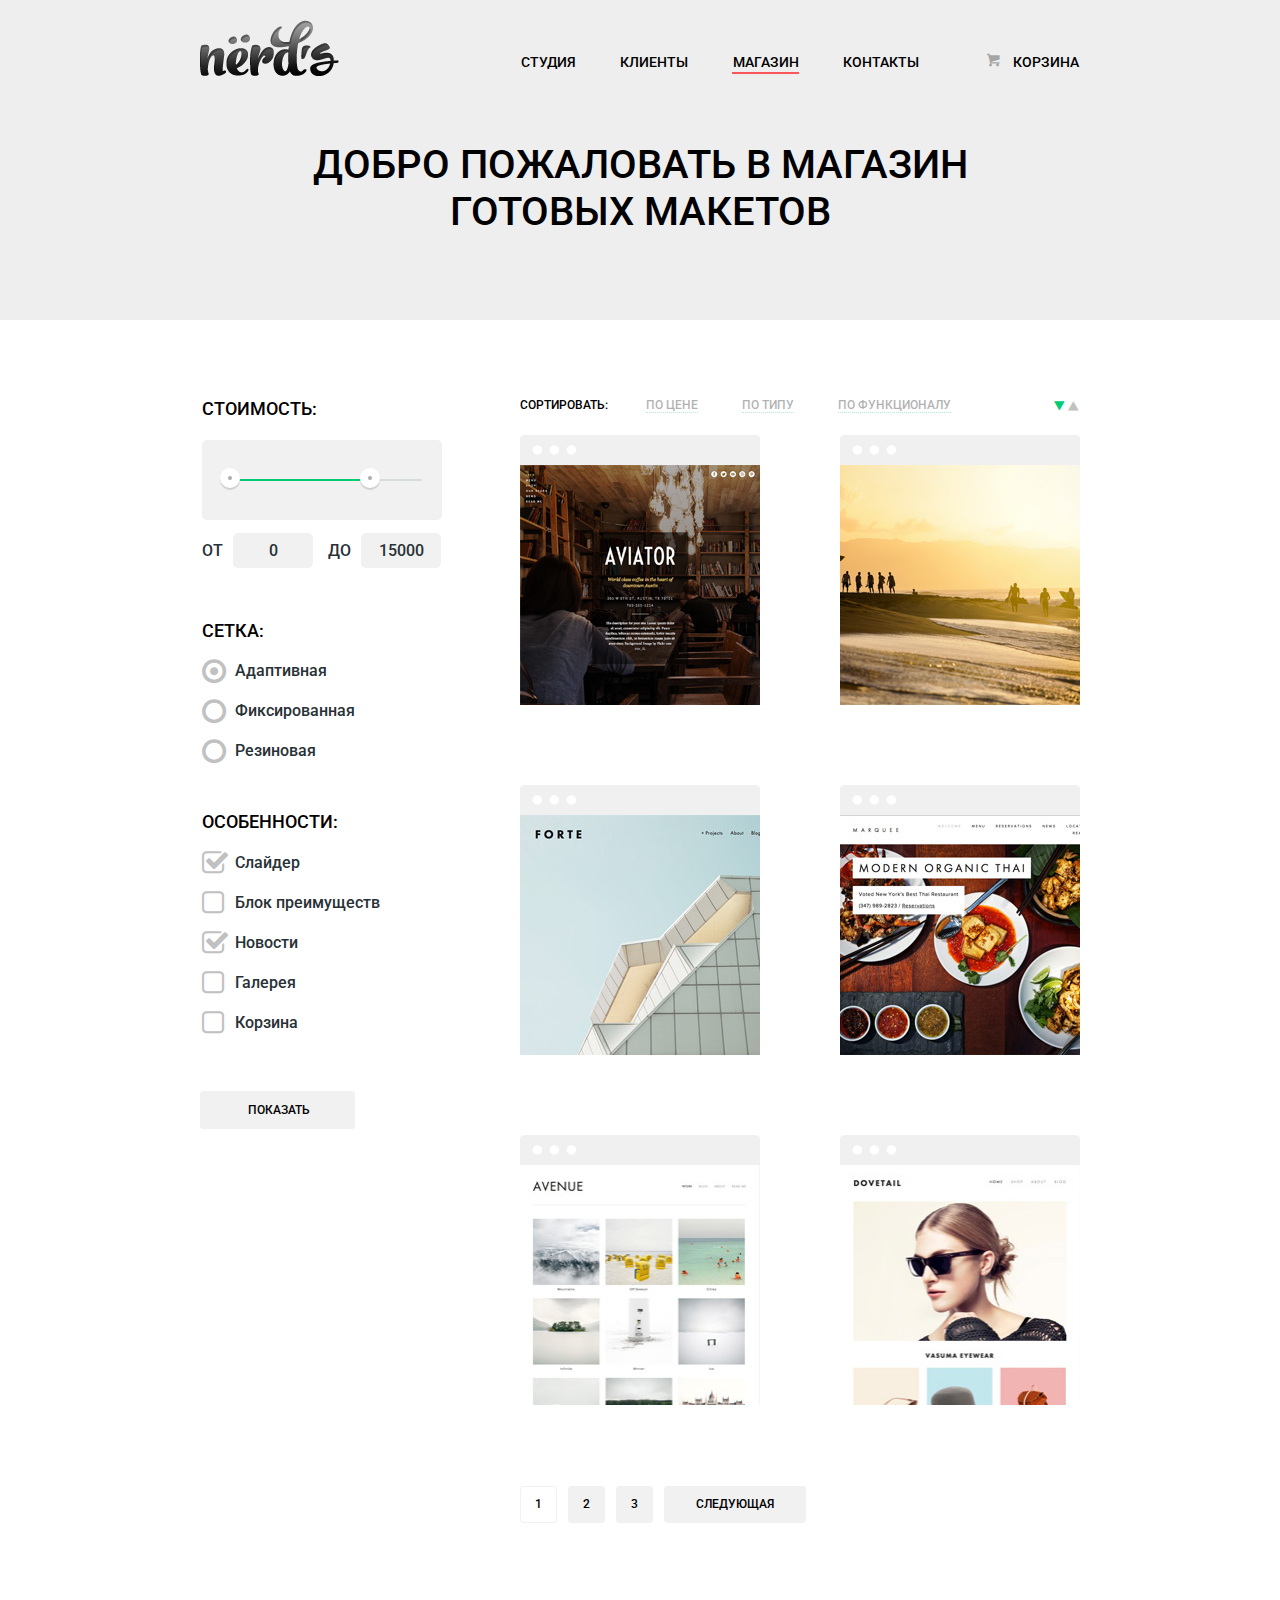
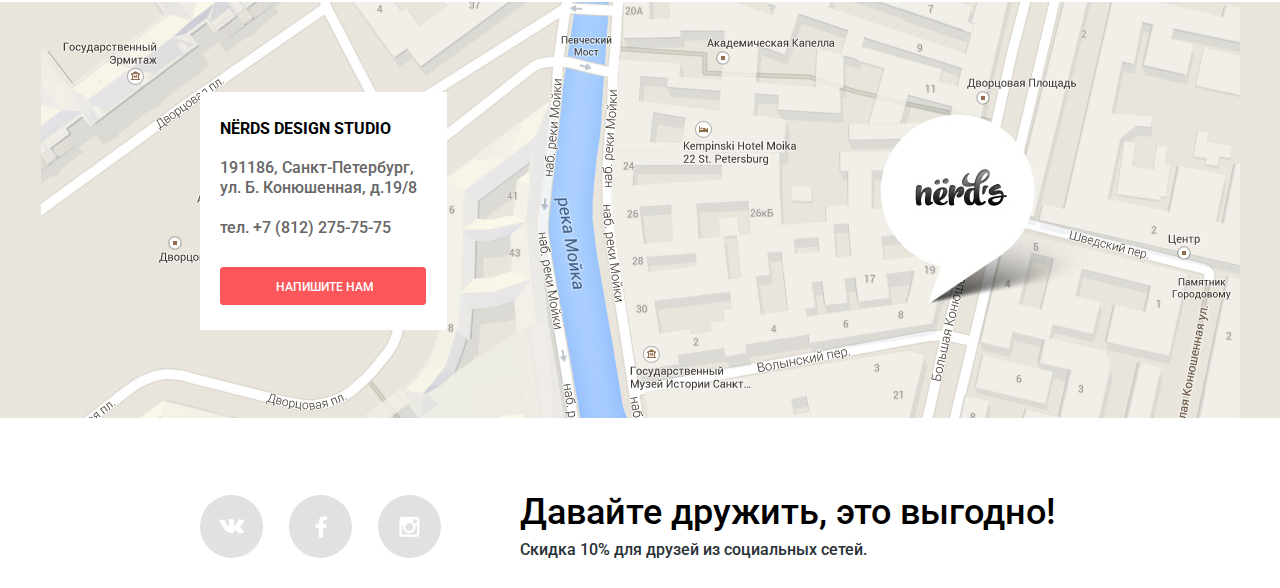
==== commit 154ee74a: "update page" ====
--- a/catalog.html
+++ b/catalog.html
@@ -2,367 +2,232 @@
 <html lang="ru">
   <head>
     <meta charset="utf-8">
-    <title>Gllacy Shop</title>
-    <link href="https://fonts.googleapis.com/css?family=Roboto:700,900,500&subset=latin,cyrillic" rel="stylesheet" type="text/css">
+    <title>HTML Academy: Нёрдс</title>
+    <link href='https://fonts.googleapis.com/css?family=Roboto:500,400&subset=latin,cyrillic' rel='stylesheet' type='text/css'>
     <link rel="stylesheet" href="css/normalize.css">
-    <link rel="stylesheet" href="css/style.css">
+    <link rel="stylesheet" href="css/style.min.css">
   </head>
   <body>
-    <div class="site-wrapper">
-      <div class="content-wrapper">
-        <header class="catalog-header clearfix">
-          <a href="index.html">
-            <img class="header-logo" src="img/main-logo.svg" alt="Gllacy Shop" width="154" height="64">
-          </a>
+    <header class="main-header">
+      <div class="container clearfix">
+        <div class="header-block clearfix">
+          <div class="main-logo">
+            <a href="index.html">
+              <img src="img/main-logo.png" width="139" height="56" alt="Студия Nerds">
+            </a>
+          </div>
           <nav class="main-navigation">
-            <ul class="topmenu">
-              <li>
-                <a class="current" href="catalog.html">Каталог</a>
-                <ul class="submenu">
-                  <li>
-                    <a href="#">Новинки</a>
-                  </li>
-                  <li>
-                    <a href="catalog.html">Сливочное</a>
-                  </li>
-                  <li>
-                    <a href="#">Щербеты</a>
-                  </li>
-                  <li>
-                    <a href="#">Фруктовый лед</a>
-                  </li>
-                  <li>
-                    <a href="#">Мелорин</a>
-                  </li>
-                </ul>
-              </li>
-              <li>
-                <a href="#">Доставка и оплата</a>
-              </li>
-              <li>
-                <a href="#">О Компании</a>
+            <ul class="main-navigation-list">
+              <li>
+                <a href="index.html">Студия</a>
+              </li>
+              <li>
+                <a href="#">Клиенты</a>
+              </li>
+              <li>
+                <a class="active-link disabled" href="#">Магазин</a>
+              </li>
+              <li>
+                <a href="#">Контакты</a>
               </li>
             </ul>
           </nav>
-          <div class="user-block-wrapper">
-            <div class="user-block">
-              <div class="user-block1">
-                <a class="user-block-item search" href="#">Поиск</a>
-                <div class="search-field">
-                  <form action="#" method="post">
-                    <input type="text" name="search" placeholder="Что ищем?">
-                </form>
+          <div class="cart">
+            <a class="icon-basket" href="#">Корзина
+            </a>
+          </div>
+        </div>
+        <p class="description-header">
+          Добро пожаловать в магазин готовых макетов
+        </p>
+      </div>
+    </header>
+    <main class="catalog-main">
+      <div class="choose container clearfix">
+        <div class="menu">
+          <form class="features-select" action="https://echo.htmlacademy.ru" method="post">
+            <fieldset class="features-select1">
+              <legend>Стоимость:</legend>
+              <div class="range-filter">
+                <div class="range-controls">
+                  <div class="scale">
+                    <div class="bar"></div>
+                  </div>
+                  <div class="toggle toggle-min"></div>
+                  <div class="toggle toggle-max"></div>
                 </div>
-              </div>
-              <div class="user-block2 clearfix">
-                <a class="user-block-item login" href="#">Вход</a>
-                <div class="login-field">
-                  <form action="#" method="post">
-                    <input type="text" name="login" placeholder="Электронная почта">
-                    <input type="password" name="password" placeholder="Пароль">
-                  </form>
-                  <div class="login-btn">
-                    <a class="login-btn-enter" href="#">Войти</a>
-                  </div>
-                  <div class="login-links">
-                    <a href="#">Забыли пароль?</a>
-                    <a href="#">Новая регистрация</a>
-                  </div>
+                <div class="price-controls">
+                  <label class="min-price">ОТ<input name="min-price" type="text" value="0"></label>
+                  <label class="max-price">ДО<input name="max-price" type="text" value="15000"></label>
                 </div>
               </div>
-              <div class="user-block3">
-                <a class="user-block-item cart" href="#">Пусто</a>
-                <div class="cart-field clearfix">
-                  <table>
-                    <tr>
-                      <td class="cell-1">
-                        <button type="button">Удалить</button>
-                      </td>
-                      <td class="cell-2">
-                        <img src="img/1.jpg" alt="Мороженое" width="33" height="33">
-                      </td>
-                      <td class="cell-3">Пломбир с апельсиновым джемом</td>
-                      <td class="cell-4">1,5 кг <span>х 200 руб.</span></td>
-                      <td class="cell-5">300 руб.</td>
-                    </tr>
-                    <tr>
-                      <td>
-                        <button type="button">Удалить</button>
-                      </td>
-                      <td>
-                        <img src="img/3.jpg" alt="Мороженое" width="33" height="33">
-                      </td>
-                      <td>Клубничный пломбир с присыпкой из белого шоколада</td>
-                      <td>1,5 кг <span>х 300 руб.</span></td>
-                      <td>450 руб.</td>
-                    </tr>
-                  </table>
-                  <p>Итого: 750 руб.</p>
-                  <a class="cart-btn" href="#">Оформить заказ</a>
-                </div>
-              </div>
+            </fieldset>
+            <fieldset class="features-select2">
+              <legend>Сетка:</legend>
+              <div class="features-select-item">
+                <input id="adaptive" type="radio" name="type" value="adaptive" checked>
+                <label for="adaptive">Адаптивная</label>
+              </div>
+              <div class="features-select-item">
+                <input id="fixed" type="radio" name="type" value="fixed">
+                <label for="fixed">Фиксированная</label>
+              </div>
+              <div class="features-select-item">
+                <input id="rubber" type="radio" name="type" value="rubber">
+                <label for="rubber">Резиновая</label>
+              </div>
+            </fieldset>
+            <fieldset class="features-select3">
+              <legend>Особенности:</legend>
+              <div class="features-select-item">
+                <input id="slider" type="checkbox" name="features" value="slider" checked>
+                <label for="slider">Слайдер</label>
+              </div>
+              <div class="features-select-item">
+                <input id="features" type="checkbox" name="features" value="features">
+                <label for="features">Блок преимуществ</label>
+              </div>
+              <div class="features-select-item">
+                <input id="news" type="checkbox" name="features" value="news" checked>
+                <label for="news">Новости</label>
+              </div>
+              <div class="features-select-item">
+                <input id="gallery" type="checkbox" name="features" value="gallery">
+                <label for="gallery">Галерея</label>
+              </div>
+              <div class="features-select-item">
+                <input id="cart" type="checkbox" name="features" value="cart">
+                <label for="cart">Корзина</label>
+              </div>
+            </fieldset>
+            <button class="form-btn" type="submit">Показать</button>
+          </form>
+        </div>
+        <div class="shop clearfix">
+          <div class="sort clearfix">
+            <div class="sort-list-1">
+              <ul class="second-navigation-list">
+                <li>
+                  <span class="span-sort">Сортировать:</span>
+                </li>
+                <li>
+                  <a href="#" class="btn-sort">По цене</a>
+                </li>
+                <li>
+                  <a href="#" class="btn-sort">По типу</a>
+                </li>
+                <li>
+                  <a href="#" class="btn-sort">По функционалу</a>
+                </li>
+              </ul>
             </div>
-            <div class="header-contacts">
-              <p>с 10 до 20, ежедневно<p>
-              <div>8 812 450-25-25</div>
+            <div class="sort-list-2">
+              <a class="icon-down-dir" href="#"></a>
+              <a class="icon-up-dir" href="#"></a>
             </div>
           </div>
-          <div class="breadcrumbs">
-            <a class="breadcrumbs-links" href="#">Главная</a>
-            <a class="breadcrumbs-links" href="#">Каталог</a>
-            <a class="disabled" href="#">Сливочное</a>
-          </div>
-        </header>
-        <main class="main-content">
-          <h1 class="main-content-header">Сливочное мороженое</h1>
-          <div class="filter clearfix">
-            <form class="features" action="https://echo.htmlacademy.ru" method="post">
-              <fieldset class="features-select">
-                <legend>Сортировка:</legend>
-                <select>
-                  <option>По популярности</option>
-                  <option>Сначала недорогие</option>
-                  <option>Сначала дорогие</option>
-                  <option> По жирности</option>
-                </select>
-              </fieldset>
-              <fieldset class="features-select">
-                <legend>Цена: 100 руб. - 500 руб.</legend>
-                <div class="range-filter">
-                  <div class="range-controls">
-                    <div class="scale">
-                      <div class="bar"></div>
-                    </div>
-                    <div class="toggle toggle-min"></div>
-                    <div class="toggle toggle-max"></div>
-                  </div>
-                </div>
-              </fieldset>
-              <fieldset class="features-select">
-                <legend>Жирность:</legend>
-                <div class="fat">
-                  <div class="features-select-item">
-                    <input id="fat1" type="radio" name="fat" value="0%">
-                    <label for="fat1">0%</label>
-                  </div>
-                  <div class="features-select-item">
-                    <input id="fat2" type="radio" name="fat" value="10%" checked>
-                    <label for="fat2">До 10%</label>
-                  </div>
-                  <div class="features-select-item">
-                    <input id="fat3" type="radio" name="fat" value="less 30%">
-                    <label for="fat3">до 30%</label>
-                  </div>
-                  <div class="features-select-item">
-                    <input id="fat4" type="radio" name="fat" value="more 30%">
-                    <label for="fat4">выше 30%</label>
-                  </div>
-                </div>
-              </fieldset>
-              <div class="fillers">
-                <fieldset class="features-select">
-                  <legend>Наполнители:</legend>
-                  <div class="fillers-area">
-                    <div class="features-select-item">
-                      <input id="fillers1" type="checkbox" name="fillers" value="chocolate" checked>
-                      <label for="fillers1">шоколадные</label>
-                    </div>
-                    <div class="features-select-item">
-                      <input id="fillers2" type="checkbox" name="fillers" value="sugar" checked>
-                      <label for="fillers2">сахарные присыпки</label>
-                    </div>
-                    <div class="features-select-item">
-                      <input id="fillers3" type="checkbox" name="fillers" value="fruit">
-                      <label for="fillers3">фрукты</label>
-                    </div>
-                    <div class="features-select-item">
-                      <input id="fillers4" type="checkbox" name="fillers" value="syrup">
-                      <label for="fillers4">сиропы</label>
-                    </div>
-                    <div class="features-select-item">
-                      <input id="fillers5" type="checkbox" name="fillers" value="jam">
-                      <label for="fillers5">джемы</label>
-                    </div>
-                  </div>
-                </fieldset>
-                <input class="btn features-select" type="submit" value="Применить">
-              </div>
-            </form>
-          </div>
-          <div class="catalog">
-            <div class="ice-cream">
-              <div class="ice-cream-item">
-                <div>
-                  <img src="img/1.jpg" alt="Мороженое" width="267" height="267">
-                  <p class="ice-cream-paragraph"><span>310&#8381;</span>/кг</p>
-                </div>
-                <div class="ice-cream-links">
-                  <a href="#">Сливочное с апельсиновым джемом и цитрусовой стружкой</a>
-                  <a class="btn-hidden" href="#">Быстрый просмотр</a>
-                </div>
-              </div>
-              <div class="ice-cream-item">
-                <div>
-                  <img src="img/2.jpg" alt="Мороженое" width="267" height="267">
-                  <p class="ice-cream-paragraph"><span>380&#8381;</span>/кг</p>
-                </div>
-                <div class="ice-cream-links">
-                <a href="#">Сливочно-клубничное с присыпкой из белого шоколада</a>
-                <a class="btn-hidden" href="#">Быстрый просмотр</a>
-              </div>
-              </div>
-              <div class="ice-cream-item">
-                <div>
-                  <img src="img/3.jpg" alt="Мороженое" width="267" height="267">
-                  <p class="ice-cream-paragraph"><span>355&#8381;</span>/кг</p>
-                </div>
-                <div class="ice-cream-links">
-                <a href="#">Сливочно-кофейное с кусочками шоколада</a>
-                <a class="btn-hidden" href="#">Быстрый просмотр</a>
-              </div>
-              </div>
-              <div class="ice-cream-item">
-                <div>
-                  <img src="img/4.jpg" alt="Мороженое" width="267" height="267">
-                  <p class="ice-cream-paragraph"><span>415&#8381;</span>/кг</p>
-                </div>
-                <div class="ice-cream-links">
-                <a href="#">Сливочное крем-брюле с карамельной подливкой</a>
-                <a class="btn-hidden" href="#">Быстрый просмотр</a>
-              </div>
-              </div>
-              <div class="ice-cream-item">
-                <div>
-                  <img src="img/5.jpg" alt="Мороженое" width="267" height="267">
-                  <p class="ice-cream-paragraph"><span>325&#8381;</span>/кг</p>
-                </div>
-                <div class="ice-cream-links">
-                <a href="#">Сливочное с брусничным<br>джемом</a>
-                <a class="btn-hidden" href="#">Быстрый просмотр</a>
-              </div>
-              </div>
-              <div class="ice-cream-item">
-                <div>
-                  <img src="img/6.jpg" alt="Мороженое" width="267" height="267">
-                  <p class="ice-cream-paragraph"><span>410&#8381;</span>/кг</p>
-                </div>
-                <div class="ice-cream-links">
-                <a href="#">Сливочно-черничное с цельными ягодами черники</a>
-                <a class="btn-hidden" href="#">Быстрый просмотр</a>
-              </div>
-              </div>
-              <div class="ice-cream-item">
-                <div>
-                  <img src="img/7.jpg" alt="Мороженое" width="267" height="267">
-                  <p class="ice-cream-paragraph"><span>375&#8381;</span>/кг</p>
-                </div>
-                <div class="ice-cream-links">
-                <a href="#">Сливочно-лимонное с карамельной присыпкой</a>
-                <a class="btn-hidden" href="#">Быстрый просмотр</a>
-              </div>
-              </div>
-              <div class="ice-cream-item">
-                <div>
-                  <img src="img/8.jpg" alt="Мороженое" width="267" height="267">
-                  <p class="ice-cream-paragraph"><span>320&#8381;</span>/кг</p>
-                </div>
-                <div class="ice-cream-links">
-                <a href="#">Сливочное с шоколадной стружкой</a>
-                <a class="btn-hidden" href="#">Быстрый просмотр</a>
-              </div>
-              </div>
-              <div class="ice-cream-item">
-                <div>
-                  <img src="img/9.jpg" alt="Мороженое" width="267" height="267">
-                  <p class="ice-cream-paragraph"><span>440&#8381;</span>/кг</p>
-                </div>
-                <div class="ice-cream-links">
-                <a href="#">Сливочно-ванильное с<br>кусочками шоколада</a>
-                <a class="btn-hidden" href="#">Быстрый просмотр</a>
-              </div>
-              </div>
-              <div class="ice-cream-item">
-                <div>
-                  <img src="img/10.jpg" alt="Мороженое" width="267" height="267">
-                  <p class="ice-cream-paragraph"><span>435&#8381;</span>/кг</p>
-                </div>
-                <div class="ice-cream-links">
-                <a href="#">Сливочное с ментоловым сиропом</a>
-                <a class="btn-hidden" href="#">Быстрый просмотр</a>
-              </div>
-              </div>
-              <div class="ice-cream-item">
-                <div>
-                  <img src="img/11.jpg" alt="Мороженое" width="267" height="267">
-                  <p class="ice-cream-paragraph"><span>355&#8381;</span>/кг</p>
-                </div>
-                <div class="ice-cream-links">
-                <a href="#">Сливочное с кусочками черного шоколада</a>
-                <a class="btn-hidden" href="#">Быстрый просмотр</a>
-              </div>
-              </div>
-              <div class="ice-cream-item">
-                <div>
-                  <img src="img/12.jpg" alt="Мороженое" width="267" height="267">
-                  <p class="ice-cream-paragraph"><span>420&#8381;</span>/кг</p>
-                </div>
-                <div class="ice-cream-links">
-                <a href="#">Сливочное с мятным сиропом</a>
-                <a class="btn-hidden" href="#">Быстрый просмотр</a>
-              </div>
-              </div>
-            </div>
+          <div class="catalog clearfix">
+            <article class="catalog-item">
+              <img src="img/aviator.jpg" width="240" height="240" alt="Aviator">
+              <div class="catalog-buy">
+                <a href="#" class="catalog-buy-header">Aviator</a>
+                <p>Одностраничный макет<br>с авторским дизайном</p>
+                <a href="#" class="btn-buy">8000 р.</a>
+              </div>
+            </article>
+            <article class="catalog-item">
+              <img src="img/sunset.jpg" width="240" height="240" alt="Sunset">
+              <div class="catalog-buy">
+                <a href="#" class="catalog-buy-header">Sunset</a>
+                <p>Интернет-магазин<br>с личным кабинетом</p>
+                <a href="#" class="btn-buy">10000 р.</a>
+              </div>
+            </article>
+            <article class="catalog-item">
+              <img src="img/forte.jpg" width="240" height="240" alt="Forte">
+              <div class="catalog-buy">
+                <a href="#" class="catalog-buy-header">Forte</a>
+                <p>Отличный макет<br>для личного блога</p>
+                <a href="#" class="btn-buy">5000 р.</a>
+              </div>
+            </article>
+            <article class="catalog-item">
+              <img src="img/marquee.jpg" width="240" height="240" alt="marquee">
+              <div class="catalog-buy">
+                <a href="#" class="catalog-buy-header">Modern organic thai</a>
+                <p>Сайт для ресторана<br>быстрого питания</p>
+                <a href="#" class="btn-buy">12000 р.</a>
+              </div>
+            </article>
+            <article class="catalog-item">
+              <img src="img/avenue.jpg" width="240" height="240" alt="Avenue">
+              <div class="catalog-buy">
+                <a href="#" class="catalog-buy-header">Avenue</a>
+                <p>Макет для блога<br>о путешествиях</p>
+                <a href="#" class="btn-buy">8000 р.</a>
+              </div>
+            </article>
+            <article class="catalog-item">
+              <img src="img/dovetail.jpg" width="240" height="240" alt="dovetail">
+              <div class="catalog-buy">
+                <a href="#" class="catalog-buy-header">Dovetail</a>
+                <p>Интернет магазин<br>с галереей товаров</p>
+                <a href="#" class="btn-buy">14000 р.</a>
+              </div>
+            </article>
             <div class="pages">
-              <a class="pages-btn prev" href="#">prev</a>
-              <a class="pages-btn first" href="#">1</a>
+              <span class="pages-btn active">1</span>
               <a class="pages-btn" href="#">2</a>
               <a class="pages-btn" href="#">3</a>
-              <a class="pages-btn" href="#">4</a>
-              <a class="pages-btn" href="#">5</a>
-              <a class="pages-btn next" href="#">next</a>
+              <a class="pages-btn" href="#">Следующая</a>
             </div>
           </div>
-        </main>
-        <footer class="main-footer clearfix">
-          <div class="footer-social">
-            <ul>
-              <li>
-                <a class="social social-twitter" href="#">Twitter</a>
-              </li>
-              <li>
-                <a class="social social-instagram" href="#">Instagram</a>
-              </li>
-              <li>
-                <a class="social social-facebook" href="#">Facebook</a>
-              </li>
-              <li>
-                <a class="social social-vk" href="#">В Контакте</a>
-              </li>
-            </ul>
-          </div>
-          <div class="footer-documents">
-            <ul>
-              <li class="heart">
-                <a href="#">Для поставщиков</a>
-              </li>
-              <li>
-                <a href="#">Наши документы</a>
-              </li>
-              <li>
-                <a href="#">О производстве</a>
-              </li>
-              <li>
-                <a href="#">Экологические стандарты</a>
-              </li>
-            </ul>
-          </div>
-          <div class="footer-copyright">
-            <img src="img/htmlacademy-logo.png" alt="HTML Academy" width="108" height="37">
-            <p>Сделано в <a href="https://htmlacademy.ru/">HTML Academy</a> &#169;2016</p>
-          </div>
-        </footer>
+        </div>
       </div>
+    </main>
+    <footer class="main-footer">
+      <div class="map">
+        <iframe src="https://www.google.com/maps/embed?pb=!1m18!1m12!1m3!1d1998.5989424124054!2d30.320894616195037!3d59.9387968690478!2m3!1f0!2f0!3f0!3m2!1i1024!2i768!4f13.1!3m3!1m2!1s0x4696310fca5ba729%3A0xea9c53d4493c879f!2z0JHQvtC70YzRiNCw0Y8g0JrQvtC90Y7RiNC10L3QvdCw0Y8g0YPQuy4sIDE5LCDQodCw0L3QutGCLdCf0LXRgtC10YDQsdGD0YDQsywgMTkxMTg2!5e0!3m2!1sru!2sru!4v1456318989151" allowfullscreen></iframe>
+          <section class="map-contacts">
+            <b class="map-contacts-header">Nёrds Design Studio</b>
+            <p class="map-contacts-paragraph">
+              191186, Санкт-Петербург,<br>
+              ул. Б. Конюшенная, д.19/8
+            </p>
+            <p class="map-contacts-paragraph">тел. +7 (812) 275-75-75</p>
+            <a href="form.html" class="btn-contacts">Напишите нам</a>
+          </section>
+        </div>
+      <div class="container clearfix">
+        <div class="footer-social">
+          <a class="social-btn social-btn-vk" href="#">Вконтакте</a>
+          <a class="social-btn social-btn-fb" href="#">Фейсбук</a>
+          <a class="social-btn social-btn-inst" href="#">Инстаграм</a>
+        </div>
+        <div class="discont">
+            <p class="discont-paragraph1">Давайте дружить, это выгодно!</p>
+            <p class="discont-paragraph2">Скидка 10% для друзей из социальных сетей.</p>
+        </div>
+      </div>
+    </footer>
+    <div class="modal-window">
+      <button class="modal-window-close" type="button" title="Закрыть"></button>
+      <form class="modal-form" action="https://echo.htmlacademy.ru" method="post">
+        <div class="modal-text clearfix">
+          <div class="modal-text-name">
+            <label for="name">Ваше имя:</label>
+            <input type="text" name="name" id="name" placeholder="Представьтесь, пожалуйста">
+          </div>
+          <div class="modal-text-e-mail">
+            <label for="e-mail">Ваш e-mail:</label>
+            <input type="text" name="e-mail" id="e-mail" placeholder="Для отправки ответа">
+          </div>
+        </div>
+        <label for="feedback">Текст письма:</label>
+        <textarea name="feedback" id="feedback" placeholder="В свободной форме"></textarea>
+        <button class="btn-modal" type="submit">Отправить</button>
+      </form>
     </div>
-    <script src="js/scripts.js"></script>
+    <script src="js/scripts.min.js"></script>
   </body>
 </html>
--- a/css/style.min.css
+++ b/css/style.min.css
@@ -0,0 +1 @@
+body,html{margin:0;padding:0}body{font-size:16px;font-family:"Roboto","Arial",sans-serif;font-weight:500;font-style:normal;color:#000;background:#fff;min-width:900px}@font-face{font-weight:400;font-style:normal;font-family:"symbols-nerds";src:url("../fonts/symbols-nerds.woff") format("woff"),url("../fonts/symbols-nerds.woff2") format("woff2")}[class*=" icon-"]::before,[class^=icon-]::before{display:inline-block;vertical-align:top;width:1em;margin-right:.2em;margin-left:.2em;font-weight:400;line-height:1em;font-family:"symbols-nerds";text-align:center;text-transform:none;text-decoration:inherit;font-style:normal;font-variant:normal;speak:none}.icon-facebook::before{content:"\66"}.icon-twitter::before{content:"\74"}.icon-vk::before{content:"\76"}.icon-up-dir::before{content:"\25b2"}.icon-down-dir::before{content:"\25bc"}.icon-circle::before{content:"\25cb"}.icon-circle-dot::before{content:"\25cf"}.icon-check-off::before{content:"\2610"}.icon-check-on::before{content:"\2611"}.icon-instagramm::before{content:"📷"}h2{font-size:18px;line-height:30px;color:#000}.slider{position:relative;width:880px;min-height:310px;margin-top:33px}.slider input[type=radio]{position:absolute;opacity:0}.slider-controls{position:absolute;bottom:95px;left:49%;width:200px;height:10px;margin-left:-102px;text-align:center;z-index:1000}.slider-controls label{display:inline-block;vertical-align:top;width:4px;height:4px;margin:0 3px;background:#fff;border:3px solid #fff;border-radius:50%;cursor:pointer}#btn-1:checked~.slider-controls label[for=btn-1],#btn-2:checked~.slider-controls label[for=btn-2],#btn-3:checked~.slider-controls label[for=btn-3]{background:#c1c1c1}.slide{top:0;left:0;width:100%;height:100%;overflow:hidden}.slide-text{width:465px;padding:30px 0;color:#283136}.slide-title{font-size:36px;line-height:36px;color:#000;padding-bottom:2px}.slide-paragraph{line-height:22px}.slide .btn{display:block;width:240px;padding:10px 0;margin-top:27px;font-size:12px;color:#fff;text-transform:uppercase;text-align:center;text-decoration:none;background:#fb565a;border-radius:3px}.slide .btn:hover{background-color:#d6494d}.slide .btn:active{background-color:#b63538;box-shadow:inset 0 3px 0 0 #9b2d30}.slide:nth-child(1){background-color:#eee;background-image:url("../img/slider-1.png");background-repeat:no-repeat;background-position:100% 10px}.slide:nth-child(2),.slide:nth-child(3){background-color:#eee;background-repeat:no-repeat}.slide:nth-child(2){background-image:url("../img/slider-2.png");background-position:100% 10px}.slide:nth-child(3){background-image:url("../img/slider-3.png");background-position:100% 0}.slide{display:none}#btn-1:checked~.slides .slide:nth-child(1),#btn-2:checked~.slides .slide:nth-child(2),#btn-3:checked~.slides .slide:nth-child(3){display:block}.clearfix::after{content:"";display:table;clear:both}.main-header{background:#eee;padding-top:20px}.header-block{padding-bottom:35px}.container{width:880px;padding-left:10px;padding-right:10px;margin-left:auto;margin-right:auto}.main-logo{float:left;margin-right:102px}.main-logo,.main-logo img{width:139px;height:56px}.main-navigation{margin-top:17px;width:500px;float:left;text-align:right}.main-navigation-list{margin:0;padding:0;list-style:none;font-size:0}.main-navigation-list li{display:inline-block;vertical-align:top;font-size:14px;line-height:30px;font-weight:500;text-transform:uppercase}.main-navigation-list a{text-decoration:none;display:block;color:#000;padding:10px 22px}.main-navigation-list a:hover{color:#fb565a}.main-navigation-list a:active{color:#000;opacity:.4}.active-link::after{content:"";position:relative;top:-5px;left:0;display:block;height:2px;width:67px;background-color:#fb565a}a.disabled{pointer-events:none;cursor:default}.cart{width:100px;float:right;position:relative}.cart a{text-decoration:none;display:inline-block;vertical-align:top;font-size:14px;line-height:30px;font-weight:500;color:#000;text-transform:uppercase;padding:9px 9px 9px 33px;margin-top:18px}.cart a:hover{color:#fb565a}.cart a:active{color:#000;opacity:.4}.icon-basket::before{content:"\62";position:absolute;top:33px;left:1px;width:20px;height:20px;opacity:.3}.icon-basket:hover::before{opacity:1}.icon-basket:active::before{opacity:.15}.features{padding-top:79px;padding-bottom:81px;border-bottom:2px solid #eee}.features-item{width:240px;float:left;margin-right:79px;margin-bottom:0}.features-item:last-child{margin-right:0}.features-item img{width:240px;height:124px;margin-bottom:4px}.features-name{font-size:18px;line-height:30px;font-weight:500;text-transform:uppercase;color:#000}.features-paragraph{font-size:15px;line-height:22px;font-weight:500;color:#283136}.btn{display:block;width:137px;height:20px;color:#fff;text-decoration:none;font-size:12px;line-height:18px;text-transform:uppercase;text-align:center;padding-top:8px;padding-bottom:6px;margin-top:26px}.btn-red{background-color:#fb565a;border:1px solid #fb565a;border-radius:3px}.btn-red:hover{background-color:#d6494d;border:1px solid #d6494d}.btn-red:active{background-color:#b63538;border:1px solid #b63538;box-shadow:inset 0 3px 0 0 #9b2d30}.btn-green{background-color:#00ca74;border:1px solid #00ca74;border-radius:3px}.btn-green:hover{background-color:#01a25e;border:1px solid #01a25e}.btn-green:active{background-color:#009053;border:1px solid #009053;box-shadow:inset 0 3px 0 0 #007b47}.btn-yellow{background-color:#efc84a;border:1px solid #efc84a;border-radius:3px}.btn-yellow:hover{background-color:#d6ae2c;border:1px solid #d6ae2c}.btn-yellow:active{background-color:#c09b24;border:1px solid #c09b24;box-shadow:inset 0 3px 0 0 #a3841f}.about{padding-top:46px;padding-bottom:55px;border-bottom:2px solid #eee}.about-left{width:620px;float:left;margin-right:20px}.about-right{width:240px;float:left;margin-top:13px}.studio{font-size:36px;line-height:36px;margin-bottom:18px}.studio-paragraph,.studio-paragraph-up{font-size:16px;line-height:22px;color:#283136}.studio-paragraph{margin-bottom:44px}.studio-paragraph-up{text-transform:uppercase}.studio-list{padding:0;margin:0;list-style:none}.studio-list-item{font-size:16px;line-height:22px;padding-top:5px;padding-left:34px;margin-bottom:17px;position:relative}.studio-list-item::before{content:"";position:absolute;display:block;width:25px;height:2px;left:-2px;top:16px;background-color:#fb565a}.logo{margin-bottom:66px}.portfolio{border-bottom:2px solid #eee;font-size:0;padding:40px 0 35px;margin-bottom:86px}.portfolio-item{display:inline-block;vertical-align:middle;margin-right:110px;opacity:.2;padding-left:12px}.portfolio-item:active,.portfolio-item:hover{color:#231f20;opacity:1}.portfolio-item:last-child{margin-right:0}.map{background-color:#e9e5dc;background-image:url("../img/map.jpg");background-repeat:no-repeat;background-position:center;position:relative;font-size:0}.map iframe{width:100%;height:416px;border:0}.map-contacts{width:202px;background-color:#fff;padding:23px 25px 25px 20px;text-align:left;position:absolute;top:90px;left:50%;-webkit-transform:translateX(-440px);transform:translateX(-440px)}.map-contacts-header{font-size:16px;line-height:28px;text-transform:uppercase;color:#000}.map-contacts-paragraph{font-size:16px;line-height:20px;color:#666;display:block;padding-bottom:3px;margin-top:15px;margin-bottom:17px}.btn-contacts{display:block;width:196px;height:15px;color:#fff;text-decoration:none;font-size:12px;line-height:18px;text-transform:uppercase;text-align:center;background-color:#fb565a;border:1px solid #fb565a;border-radius:3px;padding:10px 2px 11px 6px;margin-top:26px}.btn-contacts:hover{background-color:#d6494d;border:1px solid #d6494d}.btn-contacts:active{background-color:#b63538;box-shadow:inset 0 3px 0 0 #9b2d30}.map-point{float:right;width:230px;margin-top:22px;margin-left:200px}.footer-social{width:300px;float:left;padding-top:30px;padding-bottom:30px;margin-top:30px;position:relative}.social-btn{display:inline-block;vertical-align:top;width:63px;height:63px;background-color:#e1e1e1;border-radius:50%;margin-top:17px;margin-right:22px;font-size:0}.social-btn:hover{background-color:#fb565a}.social-btn:last-child{margin-right:0}.social-btn:active{background-color:#d6494d;box-shadow:inset 0 3px 0 0 #b63e42}.social-btn-vk{background-image:url("../img/icon-vk.png")}.social-btn-fb,.social-btn-inst,.social-btn-vk{background-color:#e1e1e1;background-repeat:no-repeat;background-position:center}.social-btn-fb{background-image:url("../img/icon-facebook.png")}.social-btn-inst{background-image:url("../img/icon-instagramm.png")}.discont{width:560px;float:right;margin-top:39px}.discont-paragraph1{margin:0;font-size:36px;line-height:36px;padding:37px 0 9px;color:#000}.discont-paragraph2{padding:0;margin:0;font-size:16px;line-height:22px;color:#283136}.catalog-header{padding-top:30px}.description-header{width:700px;margin:17px auto 40px;padding-bottom:45px;text-align:center;font-size:40px;text-transform:uppercase}.choose{padding-top:74px}.menu{width:240px;float:left;margin-right:80px}.features-select1{padding-left:0;border:0;margin-bottom:34px}.features-select2{margin-bottom:14px}.features-select2,.features-select3{padding-left:0;border:0}legend{font-size:18px;line-height:30px;text-transform:uppercase;margin-bottom:10px}input[type=radio]+label,label{font-size:16px;line-height:20px;color:#283136}input[type=radio]{display:none}input[type=radio]+label{display:block;margin-bottom:20px;padding-left:33px;position:relative;cursor:pointer}input[type=radio]+label:hover{color:#000}input[type=radio]+label::before{content:"\25cb";position:absolute;top:0;left:0;color:#c1c1c1;font-size:28px;font-family:"symbols-nerds"}input[type=radio]+label:hover::before{color:#b5b5b5}input[type=radio]:checked+label::before{content:"\25cf"}input[type=radio]:disabled+label{opacity:.4}input[type=checkbox]{display:none}input[type=checkbox]+label{display:block;margin-bottom:20px;line-height:20px;padding-left:33px;position:relative;cursor:pointer}input[type=checkbox]+label:hover{color:#000}input[type=checkbox]+label::before{content:"\2610";position:absolute;top:0;left:0;color:#c1c1c1;font-size:28px;font-family:"symbols-nerds"}input[type=checkbox]+label:hover::before{color:#b5b5b5}input[type=checkbox]:checked+label::before{content:"\2611"}input[type=checkbox]:disabled+label{opacity:.4}.form-btn{background-color:#f1f1f1;width:155px;height:38px;font-size:12px;line-height:18px;color:#000;text-transform:uppercase;border:1px solid #f1f1f1;border-radius:3px;margin-top:26px;padding-left:9px;outline:none}.form-btn:hover{background-color:#e5e5e5;border:1px solid #e5e5e5}.form-btn:active{background-color:#d5d5d5;border:1px solid #d5d5d5;box-shadow:inset 0 3px 0 0 #b5b5b5}.shop{width:560px;float:left}.sort{margin-bottom:35px}.second-navigation-list{padding-left:0;margin-top:0}.second-navigation-list li{list-style:none;display:inline-block;vertical-align:top;margin:0;padding:0}.second-navigation-list a{margin:0 20px}.btn-sort{text-decoration:none;font-size:12px;line-height:18px;color:#000;opacity:.3;text-transform:uppercase;border-bottom:1px dotted #00ca74}.btn-sort:hover{opacity:1;border-bottom:1px solid #00ca74}.btn-sort:active{opacity:1;border-bottom:0}.span-sort{text-decoration:none;font-size:12px;line-height:18px;text-transform:uppercase;margin-right:14px}.sort-list-1{width:460px;float:left}.sort-list-2{width:80px;float:right;position:relative}.icon-down-dir{color:#00ca74}.icon-down-dir,.icon-up-dir{width:10px;display:inline-block;vertical-align:top;text-decoration:none;font-family:"symbols-nerds";font-size:23px;line-height:20px}.icon-down-dir::before,.icon-up-dir::before{width:0;margin-left:0}.icon-down-dir{margin-left:54px}.icon-down-dir:hover{color:#c1c1c1}.icon-down-dir:active{color:#000}.icon-up-dir,.icon-up-dir:hover{color:#c1c1c1}.icon-up-dir:active{color:#000}.catalog-item{width:240px;float:left;margin-right:80px;margin-bottom:106px;position:relative}.catalog-item::before{content:"";position:absolute;display:block;width:240px;height:30px;top:-30px;background-color:#f1f1f1;background-image:url("../img/browser-dark.png");opacity:.1}.catalog-item:hover::before{opacity:1}.catalog-item:nth-child(2n){margin-right:0}.catalog-item:nth-child(5),.catalog-item:nth-child(6){margin-bottom:0}.catalog-buy{background-color:#fff;height:140px;left:20px;padding:33px 20px 28px;position:absolute;text-align:center;top:20px;width:160px}.btn-buy,.catalog-buy .catalog-buy-header{display:block;text-decoration:none;font-size:18px;text-transform:uppercase}.catalog-buy .catalog-buy-header{min-height:35px;color:#000;line-height:24px}.catalog-buy p{font-size:14px;line-height:18px;margin:0;padding:0}.btn-buy{width:137px;height:20px;color:#fff;line-height:18px;text-align:center;padding-top:8px;padding-bottom:6px;margin-top:29px;margin-left:11px;background-color:#fb565a;border:1px solid #fb565a;border-radius:3px}.btn-buy:hover{background-color:#d6494d;border:1px solid #d6494d}.btn-buy:active{background-color:#b63538;border:1px solid #b63538;box-shadow:inset 0 3px 0 0 #9b2d30}.catalog-buy{display:none}.catalog-item:hover .catalog-buy{display:block}.pages{width:300px;float:left;margin-top:77px;margin-bottom:79px}.pages-btn{display:inline-block;vertical-align:top;width:35px;height:19px;background-color:#f1f1f1;text-decoration:none;text-transform:uppercase;text-align:center;padding-top:8px;padding-bottom:8px;color:#000;font-size:12px;line-height:18px;border:1px solid #f1f1f1;border-radius:3px;margin-right:7px}.pages-btn:last-child{width:140px}.pages .active{background-color:#fff;border:1px solid #f1f1f1;border-radius:3px}.pages-btn:hover:nth-child(n+2){background-color:#e5e5e5;border:1px solid #e5e5e5}.pages-btn:active:nth-child(n+2){background-color:#d5d5d5;border:1px solid #d5d5d5;box-shadow:inset 0 3px 0 0 #b5b5b5}main{background:#fff}.range-filter{width:240px}.range-controls{position:relative;height:41px;padding-top:39px;padding-right:20px;padding-left:20px;margin-bottom:13px;border-radius:5px;background:#f1f1f1}.range-controls .scale{height:2px;background:#d7dcde}.range-controls .bar{width:70%;height:2px;background:#00ca74}.range-controls .toggle{position:absolute;top:28px;left:0;width:4px;height:4px;cursor:pointer;border:8px solid #fff;border-radius:50%;background:#ababab;box-shadow:0 2px 1px 0 #cfcfcf}.range-controls .toggle-min{left:18px}.range-controls .toggle-max{left:158px}.price-controls{font-size:0;margin-right:1px;margin-bottom:2px}.price-controls label{font-size:16px;display:inline-block;vertical-align:top;width:50%}.max-price{text-align:right}.price-controls input{font-family:"Roboto","Arial",sans-serif;font-size:16px;width:60px;margin-left:10px;padding:8px 10px;text-align:center;color:#283136;border:none;border-radius:5px;outline:none;background:#f1f1f1}@-webkit-keyframes bounce{0%{-webkit-transform:translateX(-2000px);transform:translateX(-2000px)}70%{-webkit-transform:translateX(30px);transform:translateX(30px)}90%{-webkit-transform:translateX(-10px);transform:translateX(-10px)}to{-webkit-transform:translateX(0);transform:translateX(0)}}@keyframes bounce{0%{-webkit-transform:translateX(-2000px);transform:translateX(-2000px)}70%{-webkit-transform:translateX(30px);transform:translateX(30px)}90%{-webkit-transform:translateX(-10px);transform:translateX(-10px)}to{-webkit-transform:translateX(0);transform:translateX(0)}}.modal-window{background-color:#fff;top:1583px;box-shadow:0 20px 40px 0 rgba(0,0,0,.75);height:311px;left:50%;margin-left:-325px;padding:55px 90px 50px 80px;position:absolute;width:460px;display:none}.modal-window-show{display:block;-webkit-animation:bounce .6s;animation:bounce .6s}.modal-window-close{background-color:#fb565a;border:0;border-radius:50%;cursor:pointer;font-size:0;height:41px;outline:0;position:absolute;right:6px;top:6px;width:41px}.modal-window-close:hover{background-color:#d6494d}.modal-window-close:active{background-color:#b63538}.modal-window-close::after,.modal-window-close::before{background-color:#fff;content:"";height:5px;position:absolute;right:7px;top:18px;width:26px}.modal-window-close::before{-webkit-transform:rotate(45deg);transform:rotate(45deg)}.modal-window-close::after{-webkit-transform:rotate(-45deg);transform:rotate(-45deg)}.modal-text{margin-bottom:20px;width:460px}.modal-text-name{float:left;width:220px}.modal-text-e-mail{float:right;width:220px}.modal-form textarea{height:100px;margin-bottom:41px;padding-top:9px;width:440px;resize:none}.modal-form label{display:block;font-size:16px;line-height:18px;margin-bottom:9px}.btn-modal{display:block;width:100%;padding:10px 0;font-size:12px;color:#fff;text-transform:uppercase;text-align:center;text-decoration:none;background:#fb565a;border:1px solid #fb565a;border-radius:3px;outline:none}.btn-modal:hover{background-color:#d6494d}.btn-modal:active{background-color:#b63538;box-shadow:inset 0 3px 0 0 #9b2d30}.modal-form input[type=text],.modal-form textarea{border:2px solid #d7dcde;border-radius:2px;font-size:12px;line-height:18px;padding-left:7px;padding-right:7px;text-transform:uppercase}.modal-form input[type=text]:hover,.modal-form textarea:hover{border-color:#a2a9ac}.modal-form input[type=text]:focus,.modal-form textarea:focus{border-color:#56bffb}.modal-form input[type=text]{height:32px;width:201px}
